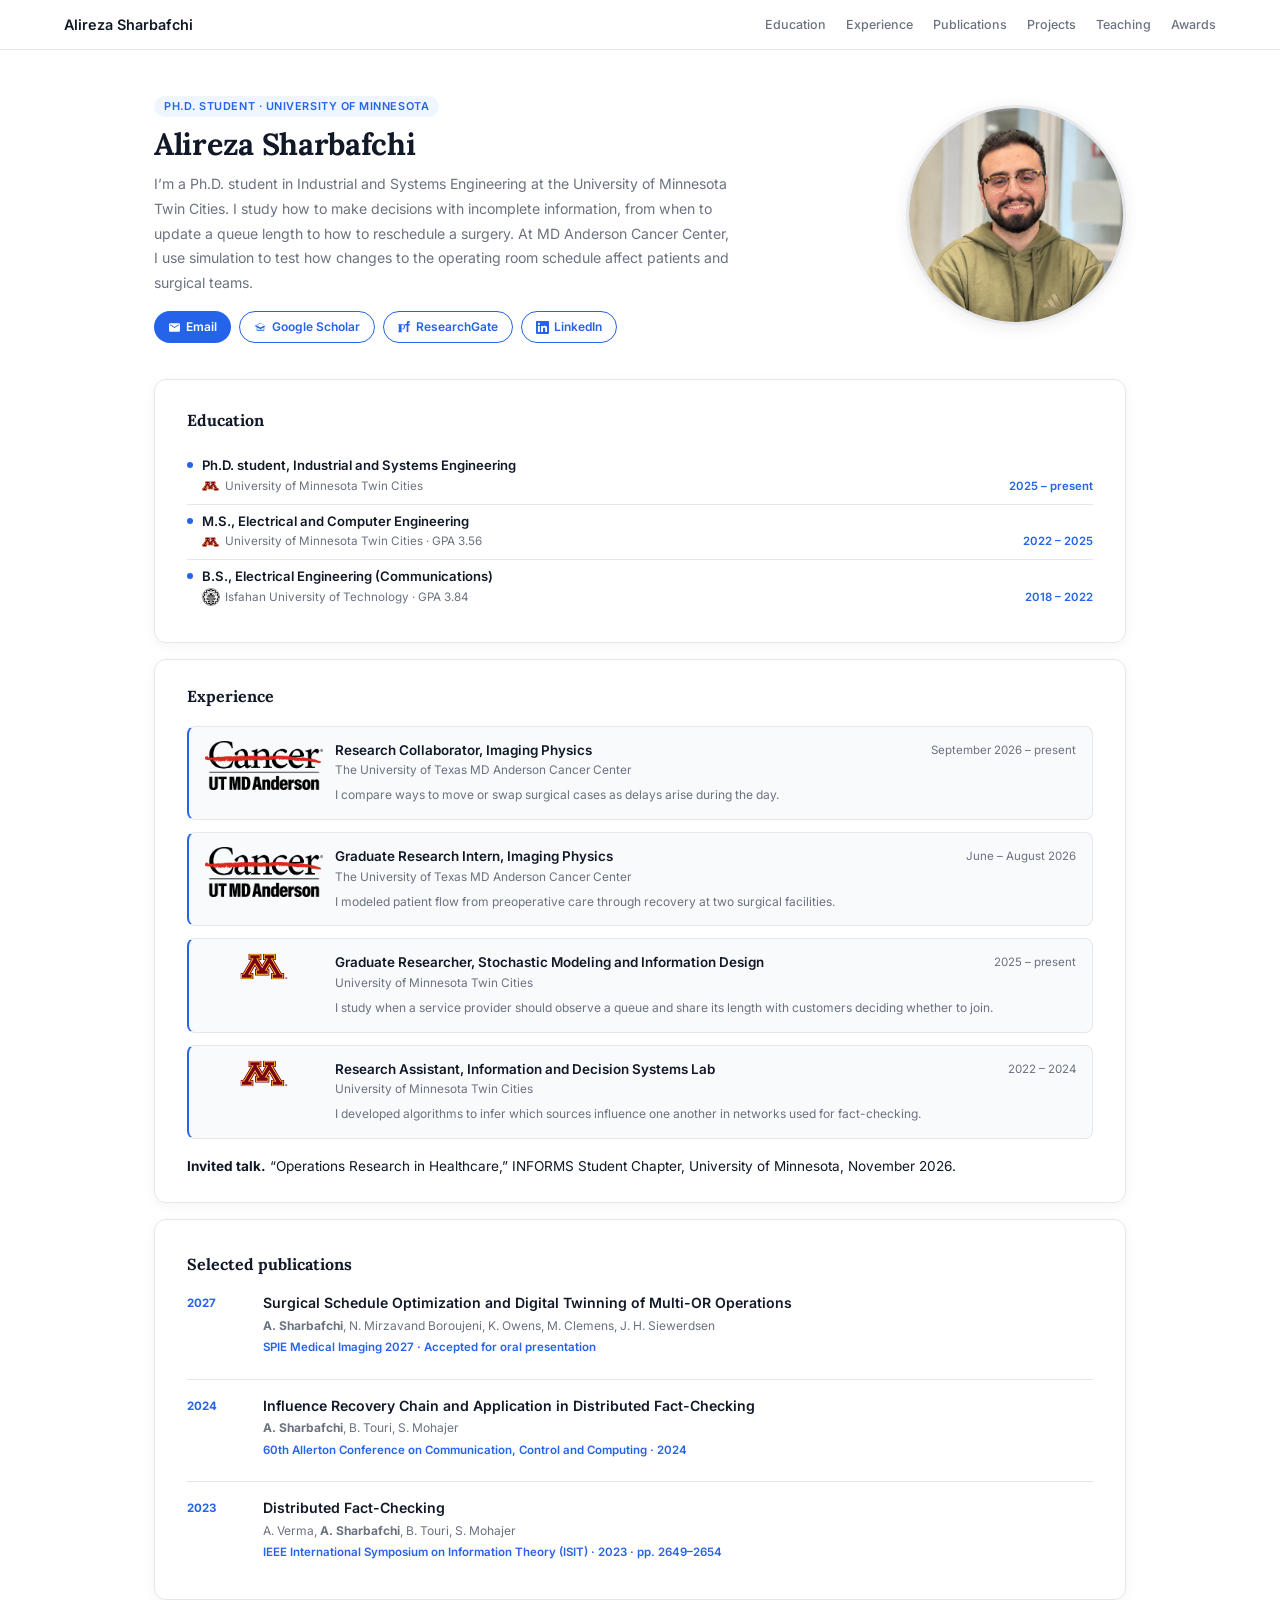
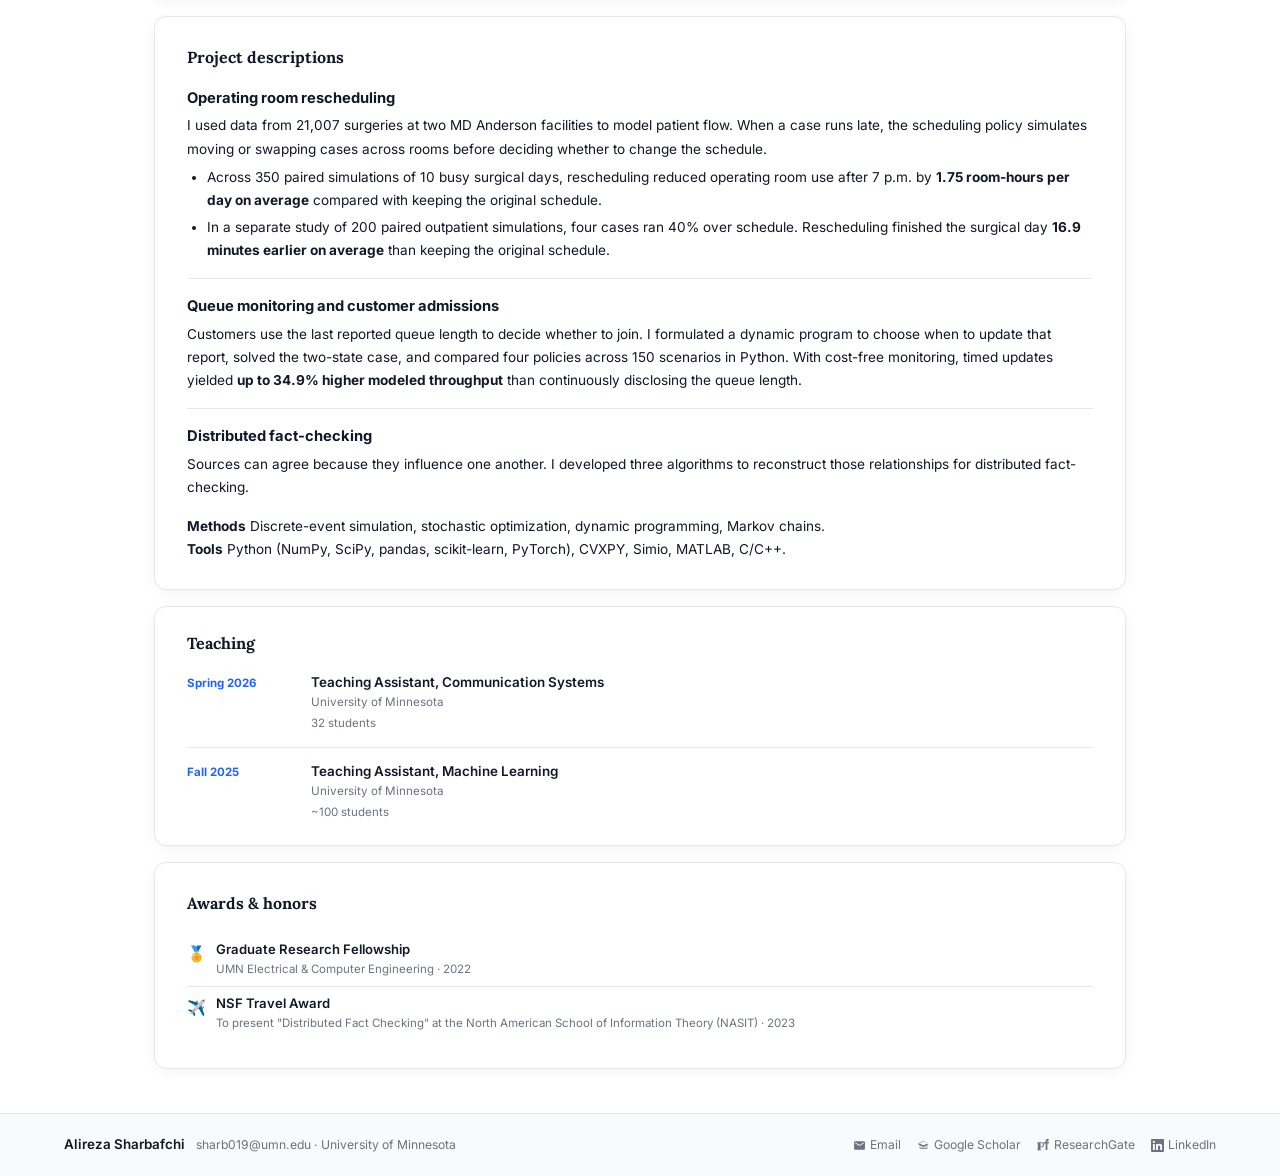
==== index.html @ 5b37ee0b "Update academic profile with current research, publications, and teaching" ====
<!DOCTYPE html>
<html lang="en">
<head>
<meta charset="UTF-8"/>
<meta name="viewport" content="width=device-width,initial-scale=1"/>
<!-- Google tag (gtag.js) -->
<script async src="https://www.googletagmanager.com/gtag/js?id=G-JD268DM8Z5"></script>
<script>
  window.dataLayer = window.dataLayer || [];
  function gtag(){dataLayer.push(arguments);}
  gtag('js', new Date());
  gtag('config', 'G-JD268DM8Z5');
</script>
<title>Alireza Sharbafchi — Ph.D. Student, Industrial & Systems Engineering, University of Minnesota</title>
<meta name="description" content="Alireza Sharbafchi studies operations research at the University of Minnesota and collaborates with MD Anderson Cancer Center on operating room scheduling. His research also covers queue monitoring and distributed fact-checking."/>
<meta name="keywords" content="Alireza Sharbafchi, University of Minnesota, MD Anderson, operations research, surgical scheduling, discrete-event simulation, queueing, information design, distributed fact-checking"/>
<meta name="author" content="Alireza Sharbafchi"/>
<meta name="robots" content="index, follow, max-image-preview:large"/>
<meta name="googlebot" content="index, follow"/>
<meta property="og:title" content="Alireza Sharbafchi — Ph.D. Student, University of Minnesota"/>
<meta property="og:description" content="Alireza Sharbafchi studies operations research at the University of Minnesota and collaborates with MD Anderson Cancer Center on operating room scheduling. His research also covers queue monitoring and distributed fact-checking."/>
<meta property="og:url" content="https://alirezasharbaf.github.io/"/>
<meta property="og:type" content="website"/>
<meta property="og:site_name" content="Alireza Sharbafchi"/>
<meta property="og:image" content="https://alirezasharbaf.github.io/assets/headshot-2026.jpeg"/>
<meta property="og:image:alt" content="Alireza Sharbafchi"/>
<meta name="twitter:card" content="summary_large_image"/>
<meta name="twitter:title" content="Alireza Sharbafchi — Ph.D. Student, University of Minnesota"/>
<meta name="twitter:description" content="Alireza Sharbafchi studies operations research at the University of Minnesota and collaborates with MD Anderson Cancer Center on operating room scheduling. His research also covers queue monitoring and distributed fact-checking."/>
<meta name="twitter:image" content="https://alirezasharbaf.github.io/assets/headshot-2026.jpeg"/>
<link rel="canonical" href="https://alirezasharbaf.github.io/"/>
<meta name="google-site-verification" content="Sx9WPdq8LfvZd325GRl5zDQa84C2UrjY2XmZ5Cj0ZqY" />
<script type="application/ld+json">
{
  "@context": "https://schema.org",
  "@type": "Person",
  "name": "Alireza Sharbafchi",
  "url": "https://alirezasharbaf.github.io/",
  "image": "https://alirezasharbaf.github.io/assets/headshot-2026.jpeg",
  "email": "mailto:sharb019@umn.edu",
  "jobTitle": "Ph.D. Student",
  "affiliation": {
    "@type": "CollegeOrUniversity",
    "name": "University of Minnesota",
    "url": "https://twin-cities.umn.edu/"
  },
  "alumniOf": [
    {
      "@type": "CollegeOrUniversity",
      "name": "University of Minnesota",
      "url": "https://twin-cities.umn.edu/"
    },
    {
      "@type": "CollegeOrUniversity",
      "name": "Isfahan University of Technology",
      "url": "https://english.iut.ac.ir/"
    }
  ],
  "sameAs": [
    "https://scholar.google.com/citations?user=oZZttsgAAAAJ&hl=en",
    "https://www.researchgate.net/profile/Alireza-Sharbafchi",
    "https://www.linkedin.com/in/alireza-sharbafchi-78ba01220"
  ],
  "knowsAbout": [
    "Stochastic modeling",
    "Queueing systems",
    "Information design",
    "Operations research",
    "Surgical scheduling",
    "Discrete-event simulation",
    "Distributed fact-checking"
  ]
}
</script>
<link href="https://fonts.googleapis.com/css2?family=Inter:wght@300;400;500;600&family=Lora:wght@700&display=swap" rel="stylesheet"/>
<style>
*,*::before,*::after{box-sizing:border-box;margin:0;padding:0}
:root{
  --accent:#2563eb;
  --accent-lt:#eff6ff;
  --text:#111827;
  --muted:#6b7280;
  --border:#e5e7eb;
  --bg:#fff;
  --surface:#f9fafb;
  --radius:8px;
  --max-w:1100px;
}
html{scroll-behavior:smooth}
body{font-family:'Inter',sans-serif;color:var(--text);background:var(--bg);font-size:14px;line-height:1.6}

/* NAV */
nav{
  position:sticky;top:0;z-index:99;
  background:rgba(255,255,255,.93);backdrop-filter:blur(12px);
  border-bottom:1px solid var(--border);
  height:50px;padding:0 5%;
  display:flex;align-items:center;justify-content:space-between;
}
.nav-name{font-weight:600;font-size:.9rem;color:var(--text);text-decoration:none}
.nav-links{display:flex;gap:20px}
.nav-links a{font-size:.78rem;color:var(--muted);text-decoration:none;font-weight:500;transition:color .15s}
.nav-links a:hover{color:var(--accent)}

/* HERO */
.hero{
  max-width:var(--max-w);margin:0 auto;
  padding:44px 5% 36px;
  display:grid;grid-template-columns:1fr auto;gap:40px;align-items:center;
}
.hero-photo{width:220px;height:220px;border-radius:50%;object-fit:cover;object-position:center 50%;border:3px solid var(--border);box-shadow:0 3px 16px rgba(0,0,0,.08)}
.hero-fallback{width:220px;height:220px;border-radius:50%;background:var(--accent-lt);border:3px solid var(--border);display:flex;align-items:center;justify-content:center;font-size:2.2rem;font-weight:600;color:var(--accent)}
.hero-tag{font-size:.68rem;font-weight:600;letter-spacing:.05em;text-transform:uppercase;color:var(--accent);background:var(--accent-lt);padding:2px 10px;border-radius:999px;margin-bottom:10px;display:inline-block}
.hero h1{font-family:'Lora',serif;font-size:1.9rem;font-weight:700;line-height:1.15;letter-spacing:-.3px;color:var(--text);margin-bottom:10px}
.hero-bio{font-size:.88rem;color:var(--muted);max-width:580px;margin-bottom:16px;line-height:1.75}
.links{display:flex;flex-wrap:wrap;gap:8px}
.link-btn{display:inline-flex;align-items:center;gap:5px;font-size:.75rem;font-weight:600;text-decoration:none;padding:5px 14px;border-radius:999px;transition:all .15s}
.link-btn svg{flex-shrink:0}
.link-primary{background:var(--accent);color:#fff}
.link-primary:hover{background:#1d4ed8}
.link-outline{background:transparent;color:var(--accent);border:1.5px solid var(--accent)}
.link-outline:hover{background:var(--accent-lt)}

/* OUTER WRAPPER */
.outer{max-width:var(--max-w);margin:0 auto;padding:0 5% 44px;display:grid;gap:16px}

/* SECTION PANELS */
.section-panel,.exp-panel,.pub-panel,.teach-panel{
  background:var(--bg);
  border:1px solid var(--border);
  border-radius:12px;
  box-shadow:0 3px 14px rgba(17,24,39,.045);
}
.section-panel{padding:28px 32px}

/* Publications — full width */
.pub-panel{padding:32px}

/* Teaching — full width (compact) */
.teach-panel{padding:24px 32px}

/* SECTION LABELS */
.sec-title{font-family:'Lora',serif;font-size:1rem;font-weight:700;color:var(--text);margin-bottom:16px}

/* EDUCATION */
.edu-item{display:flex;align-items:flex-start;gap:9px;padding:8px 0;border-bottom:1px solid var(--border)}
.edu-item:last-child{border-bottom:none}
.edu-dot{width:6px;height:6px;border-radius:50%;background:var(--accent);flex-shrink:0;margin-top:5px}
.edu-degree{font-weight:600;font-size:.82rem;line-height:1.35;margin-bottom:2px}
.edu-meta{display:flex;justify-content:space-between;align-items:flex-start;gap:6px}
.edu-inst{display:inline-flex;align-items:center;gap:5px;flex-wrap:wrap;font-size:.73rem;color:var(--muted)}
.edu-year{font-size:.71rem;color:var(--accent);font-weight:600;white-space:nowrap}
.edu-logo{width:18px;height:18px;object-fit:contain;flex:0 0 18px}

/* AWARDS */
.award-item{display:flex;align-items:flex-start;gap:10px;padding:8px 0;border-bottom:1px solid var(--border)}
.award-item:last-child{border-bottom:none}
.award-icon{font-size:.95rem;flex-shrink:0;margin-top:1px}
.award-name{font-weight:600;font-size:.82rem;line-height:1.35;margin-bottom:1px}
.award-sub{font-size:.72rem;color:var(--muted)}

/* EXPERIENCE */
.exp-panel{padding:24px 32px}
.exp-list{display:grid;gap:12px}
.exp-item{display:flex;align-items:flex-start;gap:12px;padding:14px 16px;background:var(--surface);border:1px solid var(--border);border-radius:var(--radius);border-left:2px solid var(--accent)}
.exp-logo-wrap{display:flex;align-items:flex-start;justify-content:center;flex:0 0 118px}
.exp-logo{display:block;width:118px;height:auto;object-fit:contain}
.exp-top{display:flex;justify-content:space-between;gap:12px;margin-bottom:2px}
.exp-role{font-weight:600;font-size:.84rem;line-height:1.35}
.exp-org{font-size:.74rem;color:var(--muted)}
.exp-desc{font-size:.75rem;color:var(--muted);line-height:1.65;margin-top:5px}
.exp-date{font-size:.72rem;color:var(--muted);white-space:nowrap}

/* PUBLICATIONS */
.pubs-list{list-style:none;display:grid;gap:16px}
.pub-item{display:grid;grid-template-columns:62px 1fr;gap:14px;padding:0 0 16px;border-bottom:1px solid var(--border)}
.pub-item:last-child{padding-bottom:0;border-bottom:none}
.pub-year{font-size:.72rem;font-weight:700;color:var(--accent);line-height:1.4;padding-top:2px}
.pub-title{font-weight:600;font-size:.88rem;line-height:1.4;color:var(--text);margin-bottom:3px}
.pub-authors{font-size:.75rem;color:var(--muted);margin-bottom:3px}
.pub-venue{font-size:.72rem;font-weight:600;color:var(--accent);margin-bottom:6px}

/* Projects and experience details */
.outer [id]{scroll-margin-top:64px}
.exp-body{flex:1;min-width:0}
.exp-logo-umn{width:48px}
.invited-talk,.methods-tools,.project p,.project li{font-size:.85rem;line-height:1.7}
.invited-talk,.methods-tools{margin-top:16px}
.project + .project{border-top:1px solid var(--border);margin-top:16px;padding-top:16px}
.project h3{font-size:.92rem;margin-bottom:4px}
.project ul{padding-left:1.25rem;margin-top:5px}
.project li + li{margin-top:4px}

/* TEACHING */
.teach-list{list-style:none;display:grid;gap:14px}
.teach-item{display:grid;grid-template-columns:110px 1fr;gap:14px;padding:0 0 14px;border-bottom:1px solid var(--border)}
.teach-item:last-child{padding-bottom:0;border-bottom:none}
.teach-term{font-size:.72rem;font-weight:700;color:var(--accent);line-height:1.4;padding-top:2px}
.teach-course{font-weight:600;font-size:.84rem;line-height:1.4;margin-bottom:2px}
.teach-sub{font-size:.73rem;color:var(--muted);margin-bottom:2px}
.teach-meta{font-size:.72rem;color:var(--muted)}

/* FOOTER */
footer{border-top:1px solid var(--border);background:var(--surface);padding:20px 5%;display:flex;justify-content:space-between;align-items:center;flex-wrap:wrap;gap:8px}
.footer-left{font-weight:600;font-size:.84rem}
.footer-left span{font-weight:400;color:var(--muted);font-size:.76rem;margin-left:8px}
.footer-links{display:flex;gap:16px;align-items:center}
.footer-links a{display:inline-flex;align-items:center;gap:4px;font-size:.76rem;color:var(--muted);text-decoration:none}
.footer-links a:hover{color:var(--accent)}

/* RESPONSIVE */
@media(max-width:700px){
  nav{height:auto;flex-direction:column;align-items:flex-start;gap:7px;padding:9px 5%}
  .nav-links{width:100%;flex-wrap:wrap;gap:4px 12px}
  .nav-links a{font-size:.72rem}
  .outer [id]{scroll-margin-top:100px}
  .outer{gap:12px;padding-bottom:28px}
  .section-panel,.exp-panel,.pub-panel,.teach-panel{padding:22px 18px}
  .pub-item{grid-template-columns:1fr;gap:4px}
  .pub-year{padding-top:0}
  .teach-item{grid-template-columns:1fr;gap:4px}
  .teach-term{padding-top:0}
  .exp-item{gap:10px;padding:14px 12px}
  .exp-logo-wrap{flex-basis:92px}
  .exp-logo{width:92px}
  .exp-logo-umn{width:38px}
  .exp-top{display:block}
  .exp-date{margin-top:2px}
  .hero{grid-template-columns:1fr;text-align:center}
  .hero-photo,.hero-fallback{margin:0 auto}
  .links{justify-content:center}
}
</style>
</head>
<body>

<!-- NAV -->
<nav>
  <a class="nav-name" href="#">Alireza Sharbafchi</a>
  <div class="nav-links">
    <a href="#education">Education</a>
    <a href="#experience">Experience</a>
    <a href="#publications">Publications</a>
    <a href="#projects">Projects</a>
    <a href="#teaching">Teaching</a>
    <a href="#awards">Awards</a>
  </div>
</nav>

<!-- HERO -->
<div class="hero">
  <div>
    <div class="hero-tag">Ph.D. Student · University of Minnesota</div>
    <h1>Alireza Sharbafchi</h1>
    <p class="hero-bio">I’m a Ph.D. student in Industrial and Systems Engineering at the University of Minnesota Twin Cities. I study how to make decisions with incomplete information, from when to update a queue length to how to reschedule a surgery. At MD Anderson Cancer Center, I use simulation to test how changes to the operating room schedule affect patients and surgical teams.</p>
    <div class="links">
      <a class="link-btn link-primary" href="mailto:sharb019@umn.edu">
        <svg width="13" height="13" viewBox="0 0 24 24" fill="currentColor"><path d="M20 4H4c-1.1 0-2 .9-2 2v12c0 1.1.9 2 2 2h16c1.1 0 2-.9 2-2V6c0-1.1-.9-2-2-2zm0 4l-8 5-8-5V6l8 5 8-5v2z"/></svg>
        Email
      </a>
      <a class="link-btn link-outline" href="https://scholar.google.com/citations?user=oZZttsgAAAAJ&hl=en" target="_blank" rel="noopener">
        <svg width="13" height="13" viewBox="0 0 24 24" fill="currentColor"><path d="M12 3L1 9l4 2.18V17c0 .55.45 1 1 1h12c.55 0 1-.45 1-1v-5.82L21 9l-9-6zm6 13H6v-4.18l6 3.27 6-3.27V16zm0-7.35L12 12 6 8.65 2.92 9 12 4.35 21.08 9 18 8.65z"/></svg>
        Google Scholar
      </a>
      <a class="link-btn link-outline" href="https://www.researchgate.net/profile/Alireza-Sharbafchi" target="_blank" rel="noopener">
        <svg width="13" height="13" viewBox="0 0 24 24" fill="currentColor"><path d="M19.586 0c-.818 0-1.508.19-2.073.565-.563.377-.97.936-1.213 1.68a12.085 12.085 0 00-.32 2.818v.609h-3.734v2.86h3.734v11.81h3.154V8.532h2.5l.378-2.86h-2.878v-.52c0-.874.09-1.384.527-1.638.31-.182.795-.22 1.506-.12l.43.056V.112A12.6 12.6 0 0019.586 0zM8.217 5.836c-1.69 0-3.036.086-4.297.086-1.311 0-2.5-.043-3.834-.086v.904c1.094.043 1.355.344 1.355 2.585v8.083c0 2.24-.261 2.54-1.355 2.583v.904c1.334-.043 2.503-.086 3.834-.086 1.311 0 2.542.043 3.834.086v-.904c-1.095-.043-1.356-.344-1.356-2.583v-2.153c.495.044 1.055.044 1.573.044 2.977 0 5.02-1.565 5.02-4.714 0-2.89-1.788-4.749-4.778-4.749zm-.26 8.368c-.45 0-.885-.02-1.313-.064V7.513c.428-.043.863-.086 1.313-.086 1.962 0 2.89 1.052 2.89 3.31 0 2.258-.928 3.467-2.89 3.467z"/></svg>
        ResearchGate
      </a>
      <a class="link-btn link-outline" href="https://www.linkedin.com/in/alireza-sharbafchi-78ba01220" target="_blank" rel="noopener">
        <svg width="13" height="13" viewBox="0 0 24 24" fill="currentColor"><path d="M20.447 20.452h-3.554v-5.569c0-1.328-.027-3.037-1.852-3.037-1.853 0-2.136 1.445-2.136 2.939v5.667H9.351V9h3.414v1.561h.046c.477-.9 1.637-1.85 3.37-1.85 3.601 0 4.267 2.37 4.267 5.455v6.286zM5.337 7.433a2.062 2.062 0 01-2.063-2.065 2.064 2.064 0 112.063 2.065zm1.782 13.019H3.555V9h3.564v11.452zM22.225 0H1.771C.792 0 0 .774 0 1.729v20.542C0 23.227.792 24 1.771 24h20.451C23.2 24 24 23.227 24 22.271V1.729C24 .774 23.2 0 22.222 0h.003z"/></svg>
        LinkedIn
      </a>
    </div>
  </div>
  <div>
    <img class="hero-photo" src="assets/headshot-2026.jpeg" alt="Alireza Sharbafchi"
      onerror="this.style.display='none';this.nextElementSibling.style.display='flex'"/>
    <div class="hero-fallback" style="display:none">AS</div>
  </div>
</div>

<div class="outer">

  <!-- Education -->
  <div class="section-panel" id="education">
    <h2 class="sec-title">Education</h2>
    <div class="edu-item">
      <div class="edu-dot"></div>
      <div style="flex:1">
        <div class="edu-degree">Ph.D. student, Industrial and Systems Engineering</div>
        <div class="edu-meta">
          <span class="edu-inst"><img class="edu-logo" src="assets/umn-logo.svg" alt="University of Minnesota logo"/>University of Minnesota Twin Cities</span>
          <span class="edu-year">2025 – present</span>
        </div>
      </div>
    </div>
    <div class="edu-item">
      <div class="edu-dot"></div>
      <div style="flex:1">
        <div class="edu-degree">M.S., Electrical and Computer Engineering</div>
        <div class="edu-meta">
          <span class="edu-inst"><img class="edu-logo" src="assets/umn-logo.svg" alt="University of Minnesota logo"/>University of Minnesota Twin Cities · GPA 3.56</span>
          <span class="edu-year">2022 – 2025</span>
        </div>
      </div>
    </div>
    <div class="edu-item">
      <div class="edu-dot"></div>
      <div style="flex:1">
        <div class="edu-degree">B.S., Electrical Engineering (Communications)</div>
        <div class="edu-meta">
          <span class="edu-inst"><img class="edu-logo" src="assets/iut-logo.svg" alt="Isfahan University of Technology logo"/>Isfahan University of Technology · GPA 3.84</span>
          <span class="edu-year">2018 – 2022</span>
        </div>
      </div>
    </div>
  </div>

  <!-- Experience -->
  <section class="exp-panel" id="experience">
    <h2 class="sec-title">Experience</h2>
    <div class="exp-list">
      <article class="exp-item">
        <div class="exp-logo-wrap"><img class="exp-logo" src="assets/md-anderson-logo.png" alt=""/></div>
        <div class="exp-body">
          <div class="exp-top"><h3 class="exp-role">Research Collaborator, Imaging Physics</h3><span class="exp-date">September 2026 – present</span></div>
          <div class="exp-org">The University of Texas MD Anderson Cancer Center</div>
          <p class="exp-desc">I compare ways to move or swap surgical cases as delays arise during the day.</p>
        </div>
      </article>
      <article class="exp-item">
        <div class="exp-logo-wrap"><img class="exp-logo" src="assets/md-anderson-logo.png" alt=""/></div>
        <div class="exp-body">
          <div class="exp-top"><h3 class="exp-role">Graduate Research Intern, Imaging Physics</h3><span class="exp-date">June – August 2026</span></div>
          <div class="exp-org">The University of Texas MD Anderson Cancer Center</div>
          <p class="exp-desc">I modeled patient flow from preoperative care through recovery at two surgical facilities.</p>
        </div>
      </article>
      <article class="exp-item">
        <div class="exp-logo-wrap"><img class="exp-logo exp-logo-umn" src="assets/umn-logo.svg" alt=""/></div>
        <div class="exp-body">
          <div class="exp-top"><h3 class="exp-role">Graduate Researcher, Stochastic Modeling and Information Design</h3><span class="exp-date">2025 – present</span></div>
          <div class="exp-org">University of Minnesota Twin Cities</div>
          <p class="exp-desc">I study when a service provider should observe a queue and share its length with customers deciding whether to join.</p>
        </div>
      </article>
      <article class="exp-item">
        <div class="exp-logo-wrap"><img class="exp-logo exp-logo-umn" src="assets/umn-logo.svg" alt=""/></div>
        <div class="exp-body">
          <div class="exp-top"><h3 class="exp-role">Research Assistant, Information and Decision Systems Lab</h3><span class="exp-date">2022 – 2024</span></div>
          <div class="exp-org">University of Minnesota Twin Cities</div>
          <p class="exp-desc">I developed algorithms to infer which sources influence one another in networks used for fact-checking.</p>
        </div>
      </article>
    </div>
    <p class="invited-talk"><strong>Invited talk.</strong> “Operations Research in Healthcare,” INFORMS Student Chapter, University of Minnesota, November 2026.</p>
  </section>

  <!-- Publications -->
  <div class="pub-panel" id="publications">
    <h2 class="sec-title">Selected publications</h2>
    <ol class="pubs-list">
      <li class="pub-item">
        <div class="pub-year">2027</div>
        <div class="pub-main">
          <div class="pub-title">Surgical Schedule Optimization and Digital Twinning of Multi-OR Operations</div>
          <div class="pub-authors"><strong>A. Sharbafchi</strong>, N. Mirzavand Boroujeni, K. Owens, M. Clemens, J. H. Siewerdsen</div>
          <div class="pub-venue">SPIE Medical Imaging 2027 · Accepted for oral presentation</div>
        </div>
      </li>


      <li class="pub-item">
        <div class="pub-year">2024</div>
        <div class="pub-main">
          <div class="pub-title">Influence Recovery Chain and Application in Distributed Fact-Checking</div>
          <div class="pub-authors"><strong>A. Sharbafchi</strong>, B. Touri, S. Mohajer</div>
          <div class="pub-venue">60th Allerton Conference on Communication, Control and Computing · 2024</div>
        </div>
      </li>

      <li class="pub-item">
        <div class="pub-year">2023</div>
        <div class="pub-main">
          <div class="pub-title">Distributed Fact-Checking</div>
          <div class="pub-authors">A. Verma, <strong>A. Sharbafchi</strong>, B. Touri, S. Mohajer</div>
          <div class="pub-venue">IEEE International Symposium on Information Theory (ISIT) · 2023 · pp. 2649–2654</div>
        </div>
      </li>

    </ol>
  </div>

  <section class="section-panel" id="projects">
    <h2 class="sec-title">Project descriptions</h2>
    <article class="project">
      <h3>Operating room rescheduling</h3>
      <p>I used data from 21,007 surgeries at two MD Anderson facilities to model patient flow. When a case runs late, the scheduling policy simulates moving or swapping cases across rooms before deciding whether to change the schedule.</p>
      <ul>
        <li>Across 350 paired simulations of 10 busy surgical days, rescheduling reduced operating room use after 7 p.m. by <strong>1.75 room-hours per day on average</strong> compared with keeping the original schedule.</li>
        <li>In a separate study of 200 paired outpatient simulations, four cases ran 40% over schedule. Rescheduling finished the surgical day <strong>16.9 minutes earlier on average</strong> than keeping the original schedule.</li>
      </ul>
    </article>
    <article class="project">
      <h3>Queue monitoring and customer admissions</h3>
      <p>Customers use the last reported queue length to decide whether to join. I formulated a dynamic program to choose when to update that report, solved the two-state case, and compared four policies across 150 scenarios in Python. With cost-free monitoring, timed updates yielded <strong>up to 34.9% higher modeled throughput</strong> than continuously disclosing the queue length.</p>
    </article>
    <article class="project">
      <h3>Distributed fact-checking</h3>
      <p>Sources can agree because they influence one another. I developed three algorithms to reconstruct those relationships for distributed fact-checking.</p>
    </article>
    <p class="methods-tools"><strong>Methods</strong> Discrete-event simulation, stochastic optimization, dynamic programming, Markov chains.<br/>
      <strong>Tools</strong> Python (NumPy, SciPy, pandas, scikit-learn, PyTorch), CVXPY, Simio, MATLAB, C/C++.</p>
  </section>

  <!-- Teaching -->
  <div class="teach-panel" id="teaching">
    <h2 class="sec-title">Teaching</h2>
    <ol class="teach-list">
      <li class="teach-item">
        <div class="teach-term">Spring 2026</div>
        <div class="teach-main">
          <div class="teach-course">Teaching Assistant, Communication Systems</div>
          <div class="teach-sub">University of Minnesota</div>
          <div class="teach-meta">32 students</div>
        </div>
      </li>
      <li class="teach-item">
        <div class="teach-term">Fall 2025</div>
        <div class="teach-main">
          <div class="teach-course">Teaching Assistant, Machine Learning</div>
          <div class="teach-sub">University of Minnesota</div>
          <div class="teach-meta">~100 students</div>
        </div>
      </li>
    </ol>
  </div>

  <!-- Awards -->
  <div class="section-panel" id="awards">
    <h2 class="sec-title">Awards &amp; honors</h2>
    <div class="award-item">
      <div class="award-icon">🏅</div>
      <div>
        <div class="award-name">Graduate Research Fellowship</div>
        <div class="award-sub">UMN Electrical &amp; Computer Engineering · 2022</div>
      </div>
    </div>
    <div class="award-item">
      <div class="award-icon">✈️</div>
      <div>
        <div class="award-name">NSF Travel Award</div>
        <div class="award-sub">To present "Distributed Fact Checking" at the North American School of Information Theory (NASIT) · 2023</div>
      </div>
    </div>
  </div>

</div>

<!-- FOOTER -->
<footer>
  <div class="footer-left">Alireza Sharbafchi <span>sharb019@umn.edu · University of Minnesota</span></div>
  <div class="footer-links">
    <a href="mailto:sharb019@umn.edu"><svg width="13" height="13" viewBox="0 0 24 24" fill="currentColor"><path d="M20 4H4c-1.1 0-2 .9-2 2v12c0 1.1.9 2 2 2h16c1.1 0 2-.9 2-2V6c0-1.1-.9-2-2-2zm0 4l-8 5-8-5V6l8 5 8-5v2z"/></svg> Email</a>
    <a href="https://scholar.google.com/citations?user=oZZttsgAAAAJ&hl=en" target="_blank" rel="noopener"><svg width="13" height="13" viewBox="0 0 24 24" fill="currentColor"><path d="M12 3L1 9l4 2.18V17c0 .55.45 1 1 1h12c.55 0 1-.45 1-1v-5.82L21 9l-9-6zm6 13H6v-4.18l6 3.27 6-3.27V16zm0-7.35L12 12 6 8.65 2.92 9 12 4.35 21.08 9 18 8.65z"/></svg> Google Scholar</a>
    <a href="https://www.researchgate.net/profile/Alireza-Sharbafchi" target="_blank" rel="noopener"><svg width="13" height="13" viewBox="0 0 24 24" fill="currentColor"><path d="M19.586 0c-.818 0-1.508.19-2.073.565-.563.377-.97.936-1.213 1.68a12.085 12.085 0 00-.32 2.818v.609h-3.734v2.86h3.734v11.81h3.154V8.532h2.5l.378-2.86h-2.878v-.52c0-.874.09-1.384.527-1.638.31-.182.795-.22 1.506-.12l.43.056V.112A12.6 12.6 0 0019.586 0zM8.217 5.836c-1.69 0-3.036.086-4.297.086-1.311 0-2.5-.043-3.834-.086v.904c1.094.043 1.355.344 1.355 2.585v8.083c0 2.24-.261 2.54-1.355 2.583v.904c1.334-.043 2.503-.086 3.834-.086 1.311 0 2.542.043 3.834.086v-.904c-1.095-.043-1.356-.344-1.356-2.583v-2.153c.495.044 1.055.044 1.573.044 2.977 0 5.02-1.565 5.02-4.714 0-2.89-1.788-4.749-4.778-4.749zm-.26 8.368c-.45 0-.885-.02-1.313-.064V7.513c.428-.043.863-.086 1.313-.086 1.962 0 2.89 1.052 2.89 3.31 0 2.258-.928 3.467-2.89 3.467z"/></svg> ResearchGate</a>
    <a href="https://www.linkedin.com/in/alireza-sharbafchi-78ba01220" target="_blank" rel="noopener"><svg width="13" height="13" viewBox="0 0 24 24" fill="currentColor"><path d="M20.447 20.452h-3.554v-5.569c0-1.328-.027-3.037-1.852-3.037-1.853 0-2.136 1.445-2.136 2.939v5.667H9.351V9h3.414v1.561h.046c.477-.9 1.637-1.85 3.37-1.85 3.601 0 4.267 2.37 4.267 5.455v6.286zM5.337 7.433a2.062 2.062 0 01-2.063-2.065 2.064 2.064 0 112.063 2.065zm1.782 13.019H3.555V9h3.564v11.452zM22.225 0H1.771C.792 0 0 .774 0 1.729v20.542C0 23.227.792 24 1.771 24h20.451C23.2 24 24 23.227 24 22.271V1.729C24 .774 23.2 0 22.222 0h.003z"/></svg> LinkedIn</a>
  </div>
</footer>

</body>
</html>
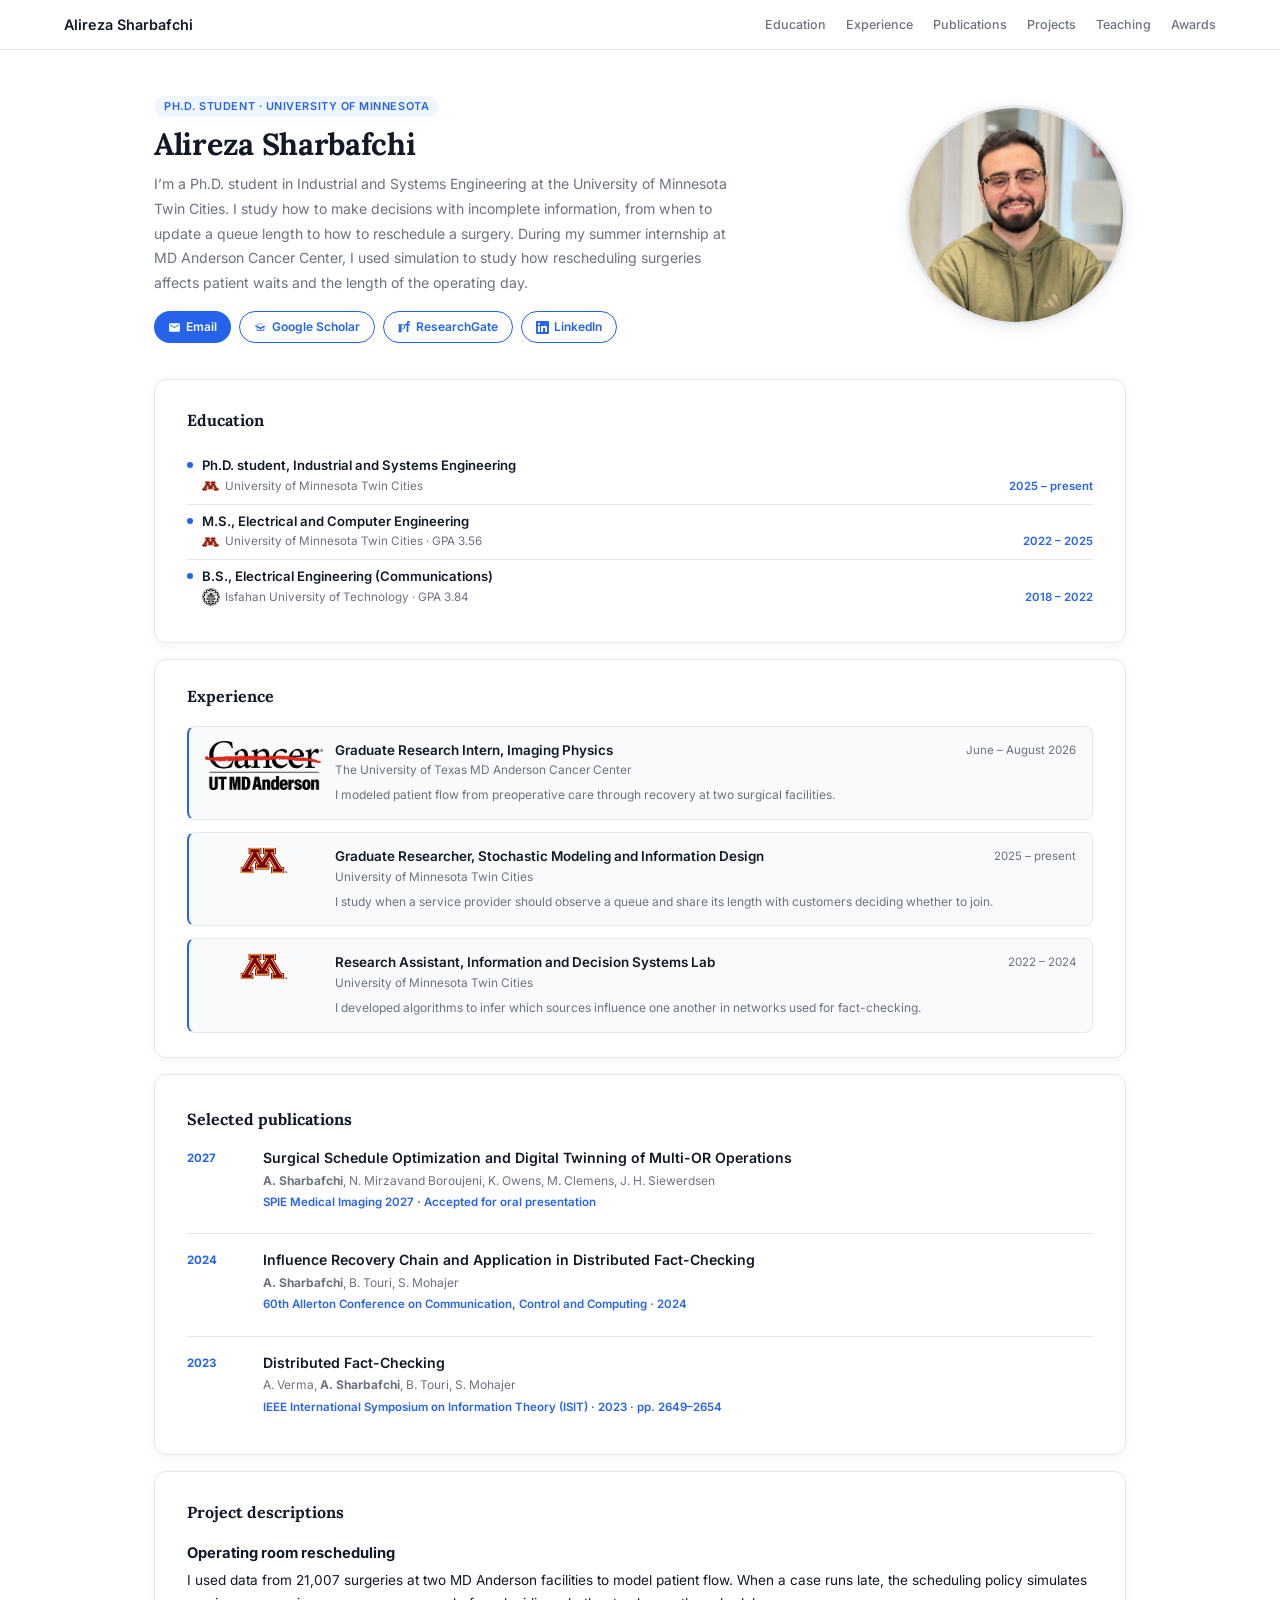
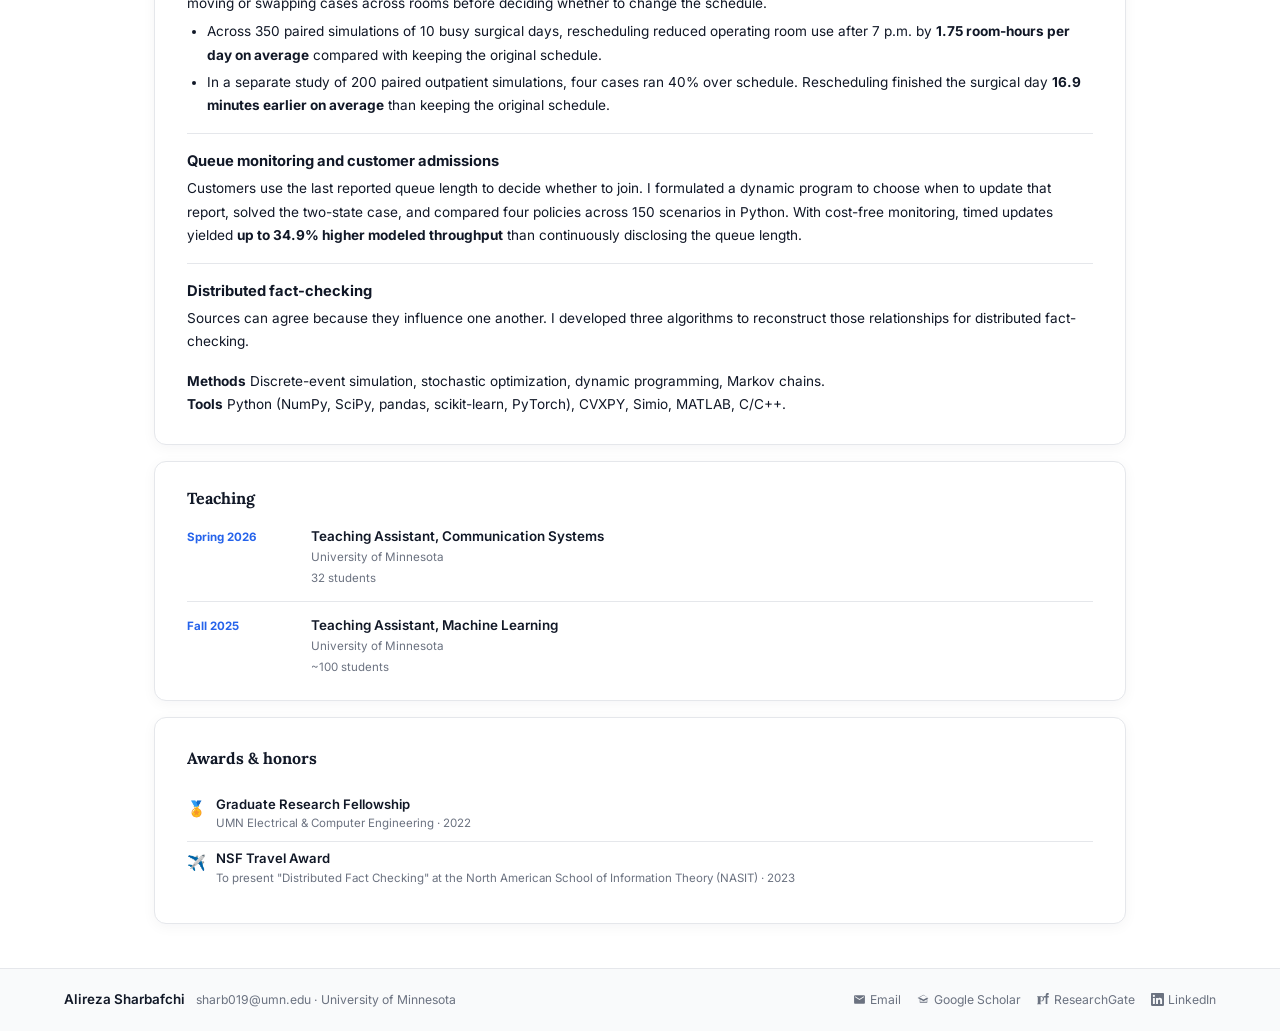
==== commit 610e52c2: "Remove collaborator role and invited talk from public profile" ====
--- a/index.html
+++ b/index.html
@@ -12,13 +12,13 @@
   gtag('config', 'G-JD268DM8Z5');
 </script>
 <title>Alireza Sharbafchi — Ph.D. Student, Industrial & Systems Engineering, University of Minnesota</title>
-<meta name="description" content="Alireza Sharbafchi studies operations research at the University of Minnesota and collaborates with MD Anderson Cancer Center on operating room scheduling. His research also covers queue monitoring and distributed fact-checking."/>
+<meta name="description" content="Alireza Sharbafchi is an operations researcher at the University of Minnesota. His work spans operating room scheduling, queue monitoring, and distributed fact-checking."/>
 <meta name="keywords" content="Alireza Sharbafchi, University of Minnesota, MD Anderson, operations research, surgical scheduling, discrete-event simulation, queueing, information design, distributed fact-checking"/>
 <meta name="author" content="Alireza Sharbafchi"/>
 <meta name="robots" content="index, follow, max-image-preview:large"/>
 <meta name="googlebot" content="index, follow"/>
 <meta property="og:title" content="Alireza Sharbafchi — Ph.D. Student, University of Minnesota"/>
-<meta property="og:description" content="Alireza Sharbafchi studies operations research at the University of Minnesota and collaborates with MD Anderson Cancer Center on operating room scheduling. His research also covers queue monitoring and distributed fact-checking."/>
+<meta property="og:description" content="Alireza Sharbafchi is an operations researcher at the University of Minnesota. His work spans operating room scheduling, queue monitoring, and distributed fact-checking."/>
 <meta property="og:url" content="https://alirezasharbaf.github.io/"/>
 <meta property="og:type" content="website"/>
 <meta property="og:site_name" content="Alireza Sharbafchi"/>
@@ -26,7 +26,7 @@
 <meta property="og:image:alt" content="Alireza Sharbafchi"/>
 <meta name="twitter:card" content="summary_large_image"/>
 <meta name="twitter:title" content="Alireza Sharbafchi — Ph.D. Student, University of Minnesota"/>
-<meta name="twitter:description" content="Alireza Sharbafchi studies operations research at the University of Minnesota and collaborates with MD Anderson Cancer Center on operating room scheduling. His research also covers queue monitoring and distributed fact-checking."/>
+<meta name="twitter:description" content="Alireza Sharbafchi is an operations researcher at the University of Minnesota. His work spans operating room scheduling, queue monitoring, and distributed fact-checking."/>
 <meta name="twitter:image" content="https://alirezasharbaf.github.io/assets/headshot-2026.jpeg"/>
 <link rel="canonical" href="https://alirezasharbaf.github.io/"/>
 <meta name="google-site-verification" content="Sx9WPdq8LfvZd325GRl5zDQa84C2UrjY2XmZ5Cj0ZqY" />
@@ -184,8 +184,8 @@
 .outer [id]{scroll-margin-top:64px}
 .exp-body{flex:1;min-width:0}
 .exp-logo-umn{width:48px}
-.invited-talk,.methods-tools,.project p,.project li{font-size:.85rem;line-height:1.7}
-.invited-talk,.methods-tools{margin-top:16px}
+.methods-tools,.project p,.project li{font-size:.85rem;line-height:1.7}
+.methods-tools{margin-top:16px}
 .project + .project{border-top:1px solid var(--border);margin-top:16px;padding-top:16px}
 .project h3{font-size:.92rem;margin-bottom:4px}
 .project ul{padding-left:1.25rem;margin-top:5px}
@@ -252,7 +252,7 @@
   <div>
     <div class="hero-tag">Ph.D. Student · University of Minnesota</div>
     <h1>Alireza Sharbafchi</h1>
-    <p class="hero-bio">I’m a Ph.D. student in Industrial and Systems Engineering at the University of Minnesota Twin Cities. I study how to make decisions with incomplete information, from when to update a queue length to how to reschedule a surgery. At MD Anderson Cancer Center, I use simulation to test how changes to the operating room schedule affect patients and surgical teams.</p>
+    <p class="hero-bio">I’m a Ph.D. student in Industrial and Systems Engineering at the University of Minnesota Twin Cities. I study how to make decisions with incomplete information, from when to update a queue length to how to reschedule a surgery. During my summer internship at MD Anderson Cancer Center, I used simulation to study how rescheduling surgeries affects patient waits and the length of the operating day.</p>
     <div class="links">
       <a class="link-btn link-primary" href="mailto:sharb019@umn.edu">
         <svg width="13" height="13" viewBox="0 0 24 24" fill="currentColor"><path d="M20 4H4c-1.1 0-2 .9-2 2v12c0 1.1.9 2 2 2h16c1.1 0 2-.9 2-2V6c0-1.1-.9-2-2-2zm0 4l-8 5-8-5V6l8 5 8-5v2z"/></svg>
@@ -323,14 +323,6 @@
       <article class="exp-item">
         <div class="exp-logo-wrap"><img class="exp-logo" src="assets/md-anderson-logo.png" alt=""/></div>
         <div class="exp-body">
-          <div class="exp-top"><h3 class="exp-role">Research Collaborator, Imaging Physics</h3><span class="exp-date">September 2026 – present</span></div>
-          <div class="exp-org">The University of Texas MD Anderson Cancer Center</div>
-          <p class="exp-desc">I compare ways to move or swap surgical cases as delays arise during the day.</p>
-        </div>
-      </article>
-      <article class="exp-item">
-        <div class="exp-logo-wrap"><img class="exp-logo" src="assets/md-anderson-logo.png" alt=""/></div>
-        <div class="exp-body">
           <div class="exp-top"><h3 class="exp-role">Graduate Research Intern, Imaging Physics</h3><span class="exp-date">June – August 2026</span></div>
           <div class="exp-org">The University of Texas MD Anderson Cancer Center</div>
           <p class="exp-desc">I modeled patient flow from preoperative care through recovery at two surgical facilities.</p>
@@ -353,7 +345,7 @@
         </div>
       </article>
     </div>
-    <p class="invited-talk"><strong>Invited talk.</strong> “Operations Research in Healthcare,” INFORMS Student Chapter, University of Minnesota, November 2026.</p>
+
   </section>
 
   <!-- Publications -->
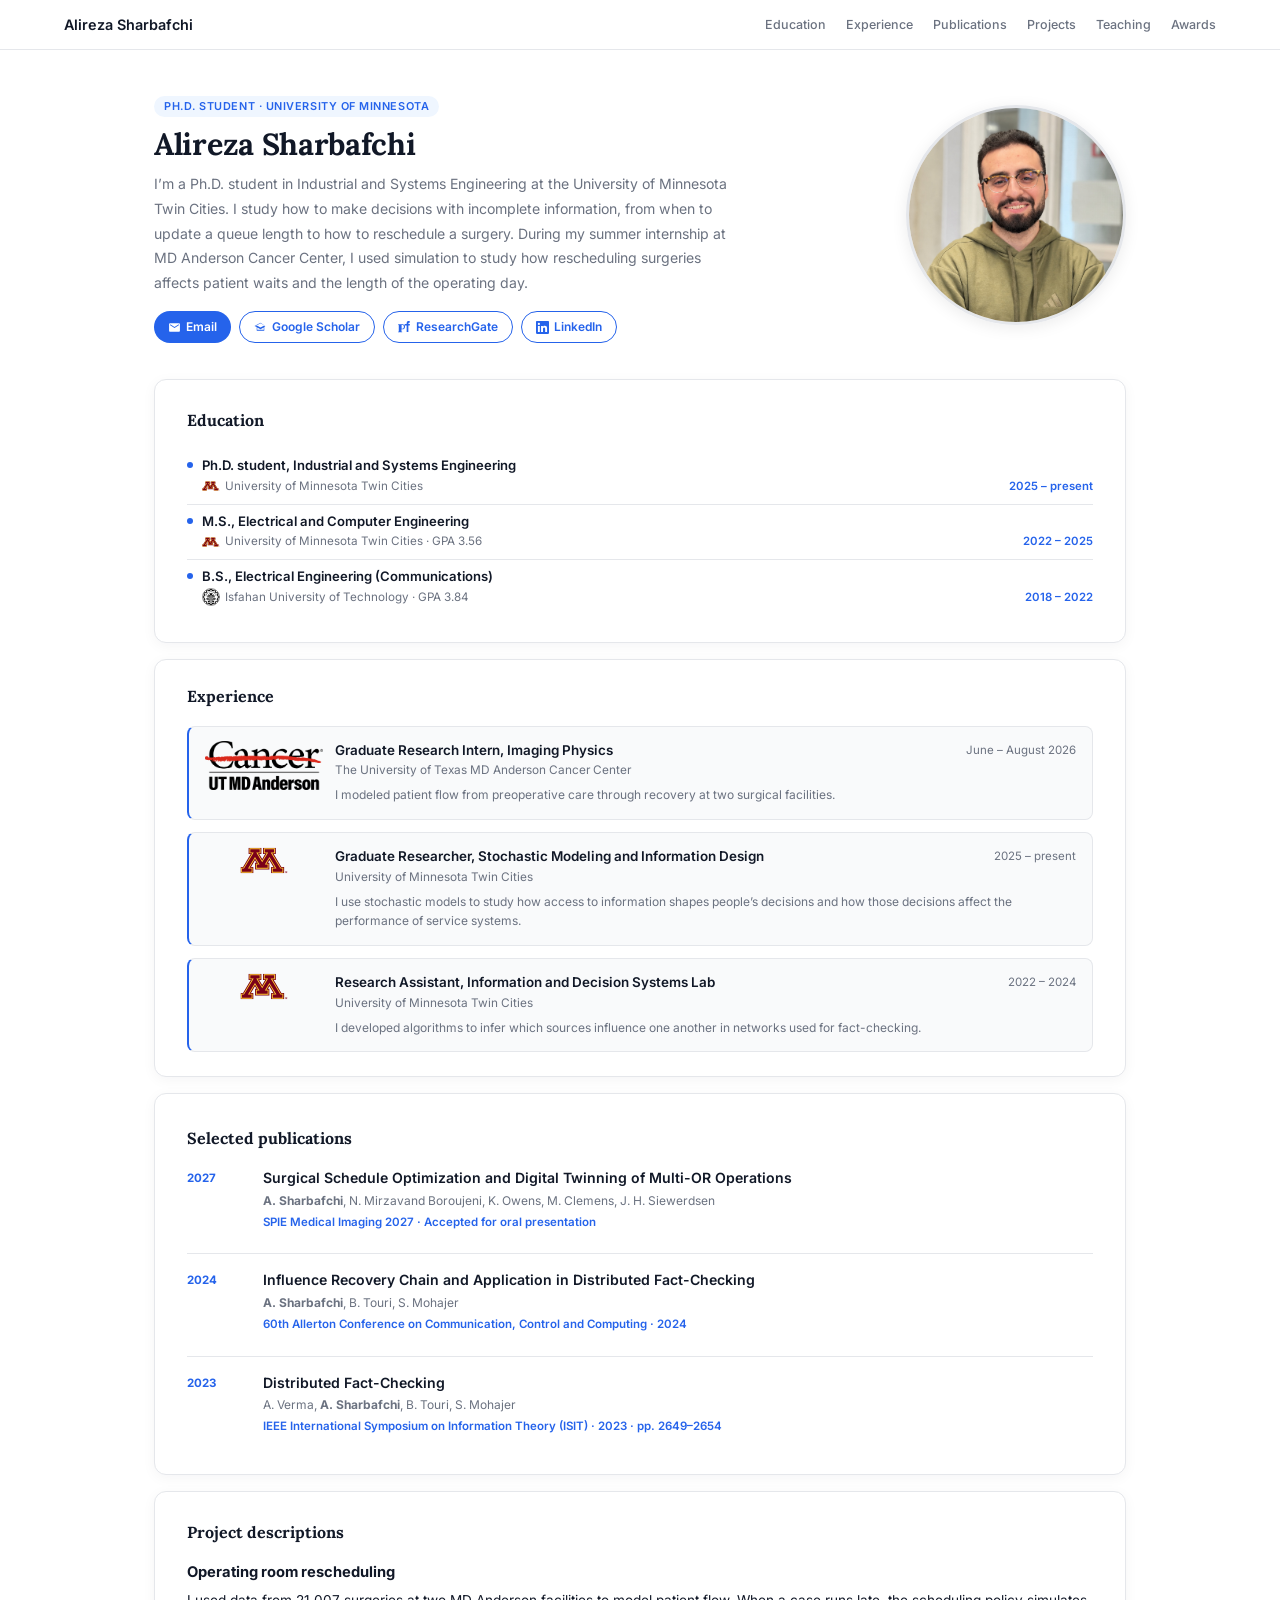
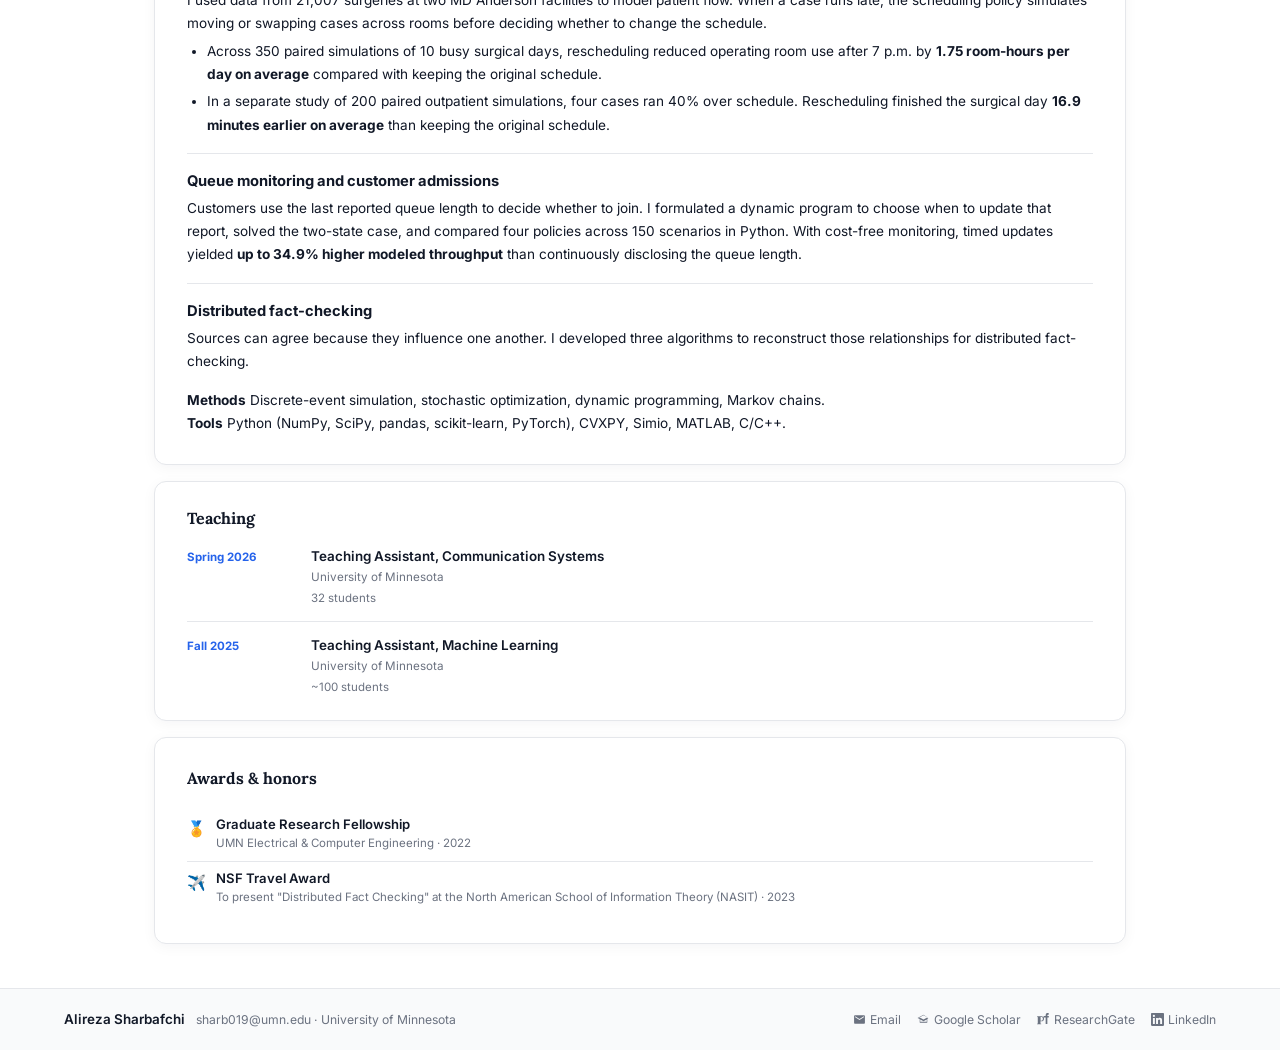
==== commit 4135db36: "Broaden graduate researcher description to reflect research focus" ====
--- a/index.html
+++ b/index.html
@@ -333,7 +333,7 @@
         <div class="exp-body">
           <div class="exp-top"><h3 class="exp-role">Graduate Researcher, Stochastic Modeling and Information Design</h3><span class="exp-date">2025 – present</span></div>
           <div class="exp-org">University of Minnesota Twin Cities</div>
-          <p class="exp-desc">I study when a service provider should observe a queue and share its length with customers deciding whether to join.</p>
+          <p class="exp-desc">I use stochastic models to study how access to information shapes people’s decisions and how those decisions affect the performance of service systems.</p>
         </div>
       </article>
       <article class="exp-item">
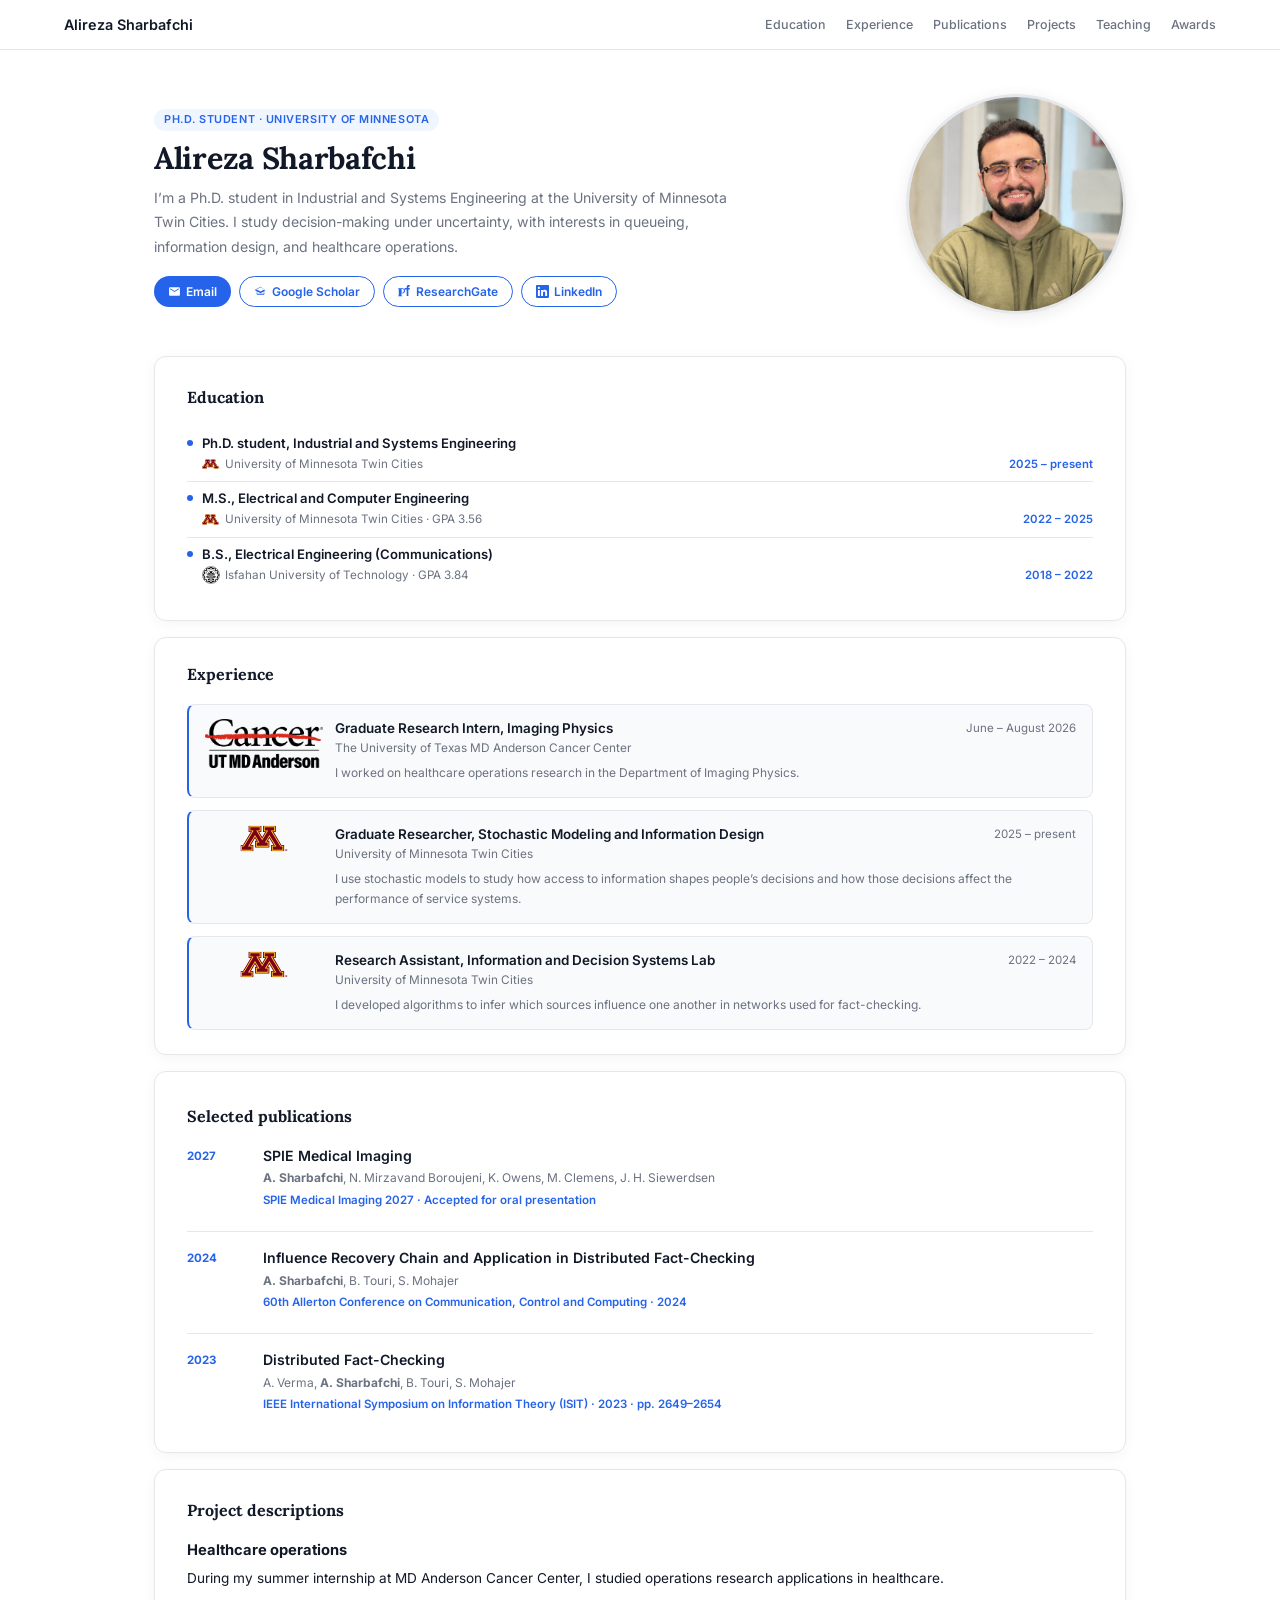
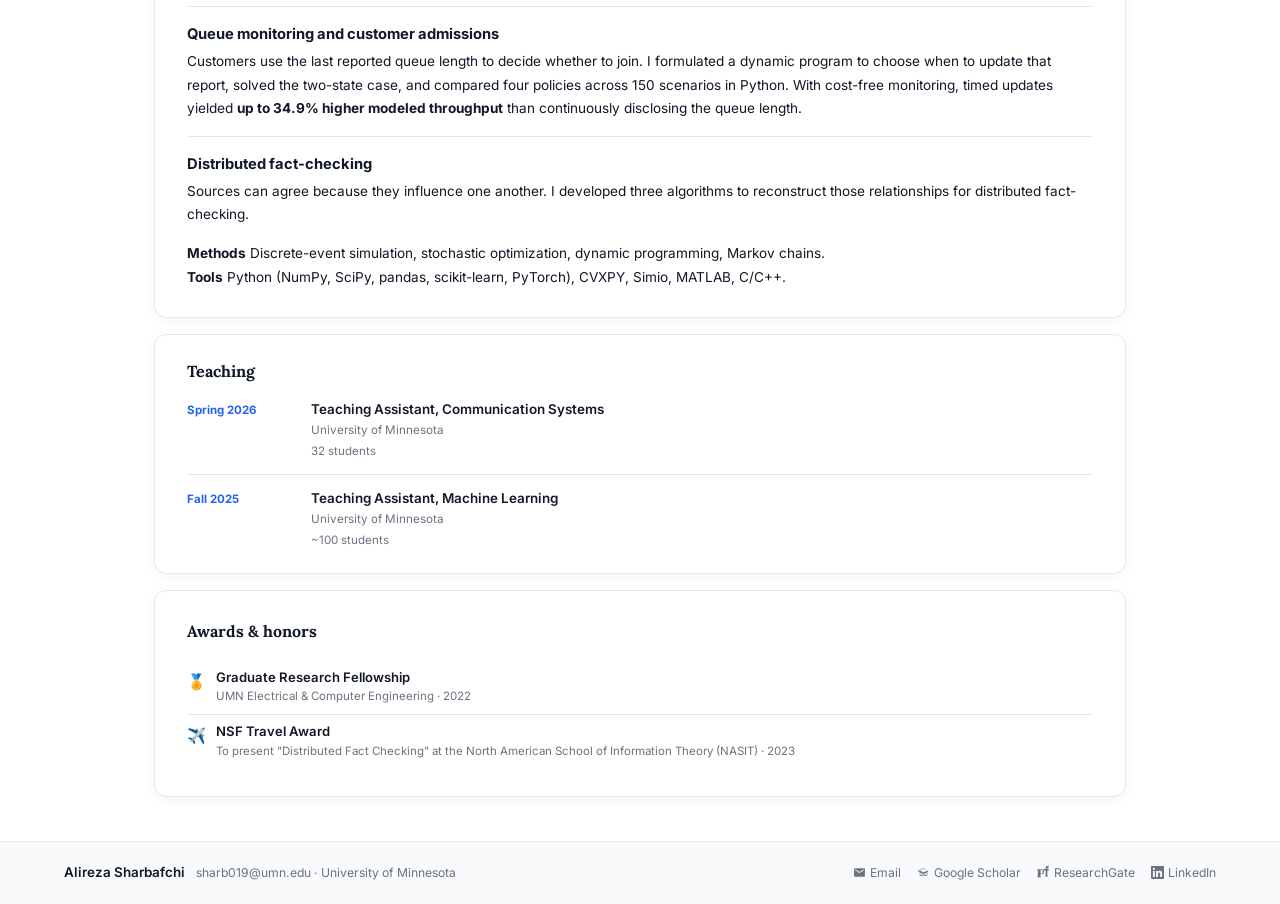
==== commit 7dfc6866: "Keep the public healthcare research overview at the project level" ====
--- a/index.html
+++ b/index.html
@@ -12,13 +12,13 @@
   gtag('config', 'G-JD268DM8Z5');
 </script>
 <title>Alireza Sharbafchi — Ph.D. Student, Industrial & Systems Engineering, University of Minnesota</title>
-<meta name="description" content="Alireza Sharbafchi is an operations researcher at the University of Minnesota. His work spans operating room scheduling, queue monitoring, and distributed fact-checking."/>
-<meta name="keywords" content="Alireza Sharbafchi, University of Minnesota, MD Anderson, operations research, surgical scheduling, discrete-event simulation, queueing, information design, distributed fact-checking"/>
+<meta name="description" content="Alireza Sharbafchi studies operations research, queueing, information design, and statistical inference at the University of Minnesota."/>
+<meta name="keywords" content="Alireza Sharbafchi, University of Minnesota, MD Anderson, operations research, healthcare operations, discrete-event simulation, queueing, information design, distributed fact-checking"/>
 <meta name="author" content="Alireza Sharbafchi"/>
 <meta name="robots" content="index, follow, max-image-preview:large"/>
 <meta name="googlebot" content="index, follow"/>
 <meta property="og:title" content="Alireza Sharbafchi — Ph.D. Student, University of Minnesota"/>
-<meta property="og:description" content="Alireza Sharbafchi is an operations researcher at the University of Minnesota. His work spans operating room scheduling, queue monitoring, and distributed fact-checking."/>
+<meta property="og:description" content="Alireza Sharbafchi studies operations research, queueing, information design, and statistical inference at the University of Minnesota."/>
 <meta property="og:url" content="https://alirezasharbaf.github.io/"/>
 <meta property="og:type" content="website"/>
 <meta property="og:site_name" content="Alireza Sharbafchi"/>
@@ -26,7 +26,7 @@
 <meta property="og:image:alt" content="Alireza Sharbafchi"/>
 <meta name="twitter:card" content="summary_large_image"/>
 <meta name="twitter:title" content="Alireza Sharbafchi — Ph.D. Student, University of Minnesota"/>
-<meta name="twitter:description" content="Alireza Sharbafchi is an operations researcher at the University of Minnesota. His work spans operating room scheduling, queue monitoring, and distributed fact-checking."/>
+<meta name="twitter:description" content="Alireza Sharbafchi studies operations research, queueing, information design, and statistical inference at the University of Minnesota."/>
 <meta name="twitter:image" content="https://alirezasharbaf.github.io/assets/headshot-2026.jpeg"/>
 <link rel="canonical" href="https://alirezasharbaf.github.io/"/>
 <meta name="google-site-verification" content="Sx9WPdq8LfvZd325GRl5zDQa84C2UrjY2XmZ5Cj0ZqY" />
@@ -66,7 +66,7 @@
     "Queueing systems",
     "Information design",
     "Operations research",
-    "Surgical scheduling",
+    "Healthcare operations",
     "Discrete-event simulation",
     "Distributed fact-checking"
   ]
@@ -252,7 +252,7 @@
   <div>
     <div class="hero-tag">Ph.D. Student · University of Minnesota</div>
     <h1>Alireza Sharbafchi</h1>
-    <p class="hero-bio">I’m a Ph.D. student in Industrial and Systems Engineering at the University of Minnesota Twin Cities. I study how to make decisions with incomplete information, from when to update a queue length to how to reschedule a surgery. During my summer internship at MD Anderson Cancer Center, I used simulation to study how rescheduling surgeries affects patient waits and the length of the operating day.</p>
+    <p class="hero-bio">I’m a Ph.D. student in Industrial and Systems Engineering at the University of Minnesota Twin Cities. I study decision-making under uncertainty, with interests in queueing, information design, and healthcare operations.</p>
     <div class="links">
       <a class="link-btn link-primary" href="mailto:sharb019@umn.edu">
         <svg width="13" height="13" viewBox="0 0 24 24" fill="currentColor"><path d="M20 4H4c-1.1 0-2 .9-2 2v12c0 1.1.9 2 2 2h16c1.1 0 2-.9 2-2V6c0-1.1-.9-2-2-2zm0 4l-8 5-8-5V6l8 5 8-5v2z"/></svg>
@@ -325,7 +325,7 @@
         <div class="exp-body">
           <div class="exp-top"><h3 class="exp-role">Graduate Research Intern, Imaging Physics</h3><span class="exp-date">June – August 2026</span></div>
           <div class="exp-org">The University of Texas MD Anderson Cancer Center</div>
-          <p class="exp-desc">I modeled patient flow from preoperative care through recovery at two surgical facilities.</p>
+          <p class="exp-desc">I worked on healthcare operations research in the Department of Imaging Physics.</p>
         </div>
       </article>
       <article class="exp-item">
@@ -355,7 +355,7 @@
       <li class="pub-item">
         <div class="pub-year">2027</div>
         <div class="pub-main">
-          <div class="pub-title">Surgical Schedule Optimization and Digital Twinning of Multi-OR Operations</div>
+          <div class="pub-title">SPIE Medical Imaging</div>
           <div class="pub-authors"><strong>A. Sharbafchi</strong>, N. Mirzavand Boroujeni, K. Owens, M. Clemens, J. H. Siewerdsen</div>
           <div class="pub-venue">SPIE Medical Imaging 2027 · Accepted for oral presentation</div>
         </div>
@@ -386,12 +386,8 @@
   <section class="section-panel" id="projects">
     <h2 class="sec-title">Project descriptions</h2>
     <article class="project">
-      <h3>Operating room rescheduling</h3>
-      <p>I used data from 21,007 surgeries at two MD Anderson facilities to model patient flow. When a case runs late, the scheduling policy simulates moving or swapping cases across rooms before deciding whether to change the schedule.</p>
-      <ul>
-        <li>Across 350 paired simulations of 10 busy surgical days, rescheduling reduced operating room use after 7 p.m. by <strong>1.75 room-hours per day on average</strong> compared with keeping the original schedule.</li>
-        <li>In a separate study of 200 paired outpatient simulations, four cases ran 40% over schedule. Rescheduling finished the surgical day <strong>16.9 minutes earlier on average</strong> than keeping the original schedule.</li>
-      </ul>
+      <h3>Healthcare operations</h3>
+      <p>During my summer internship at MD Anderson Cancer Center, I studied operations research applications in healthcare.</p>
     </article>
     <article class="project">
       <h3>Queue monitoring and customer admissions</h3>
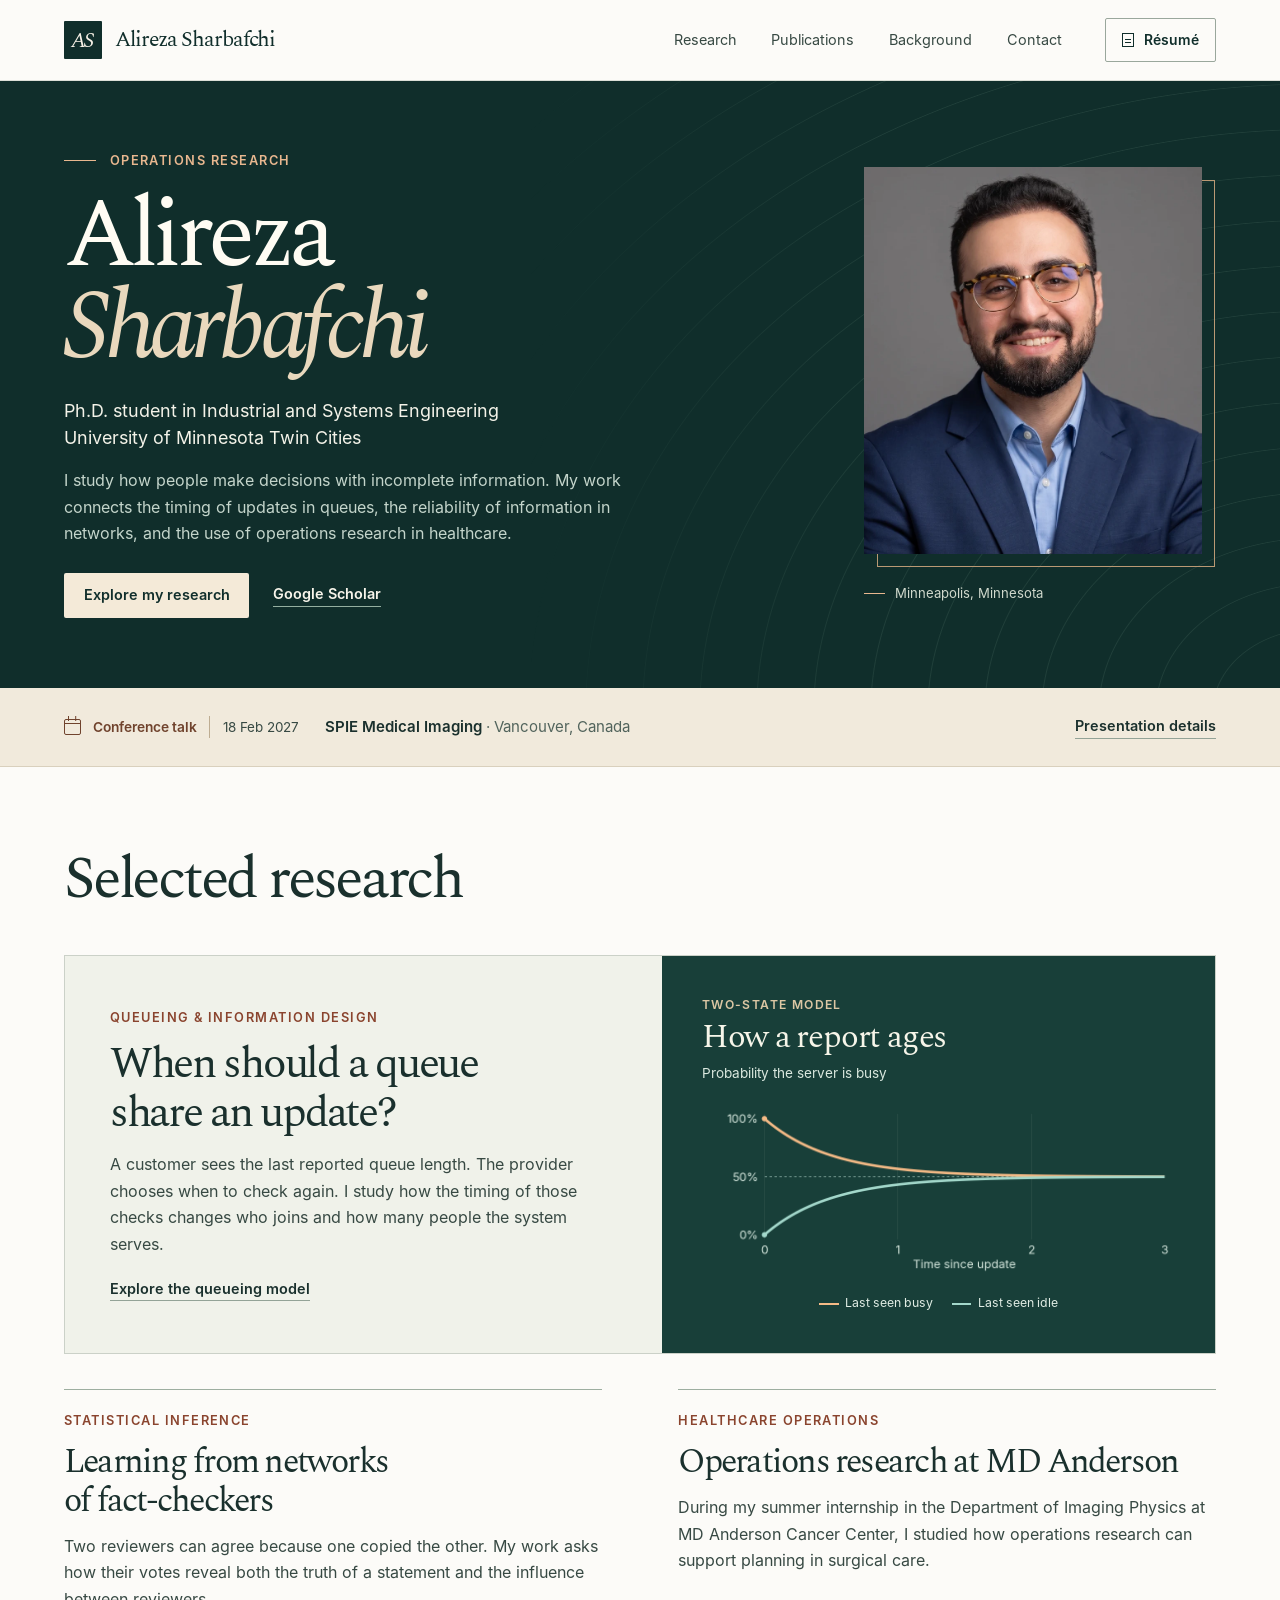
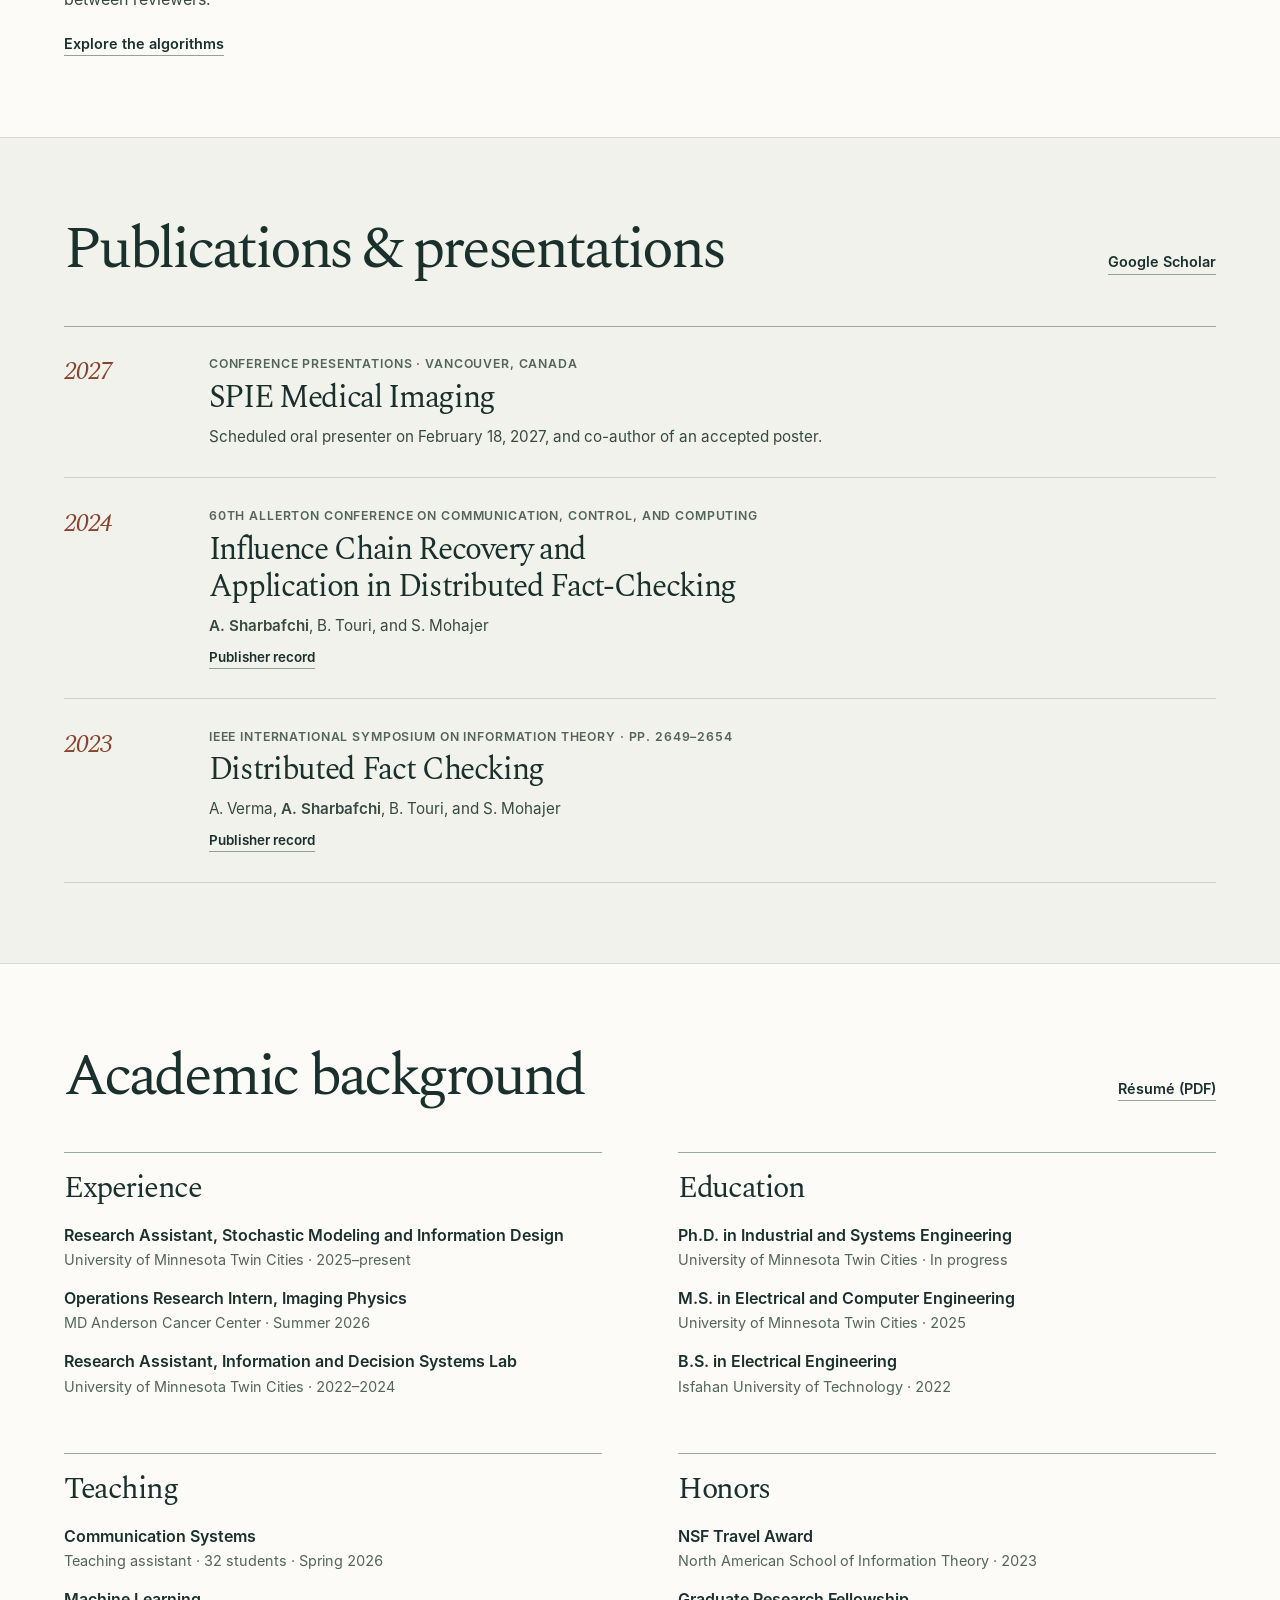
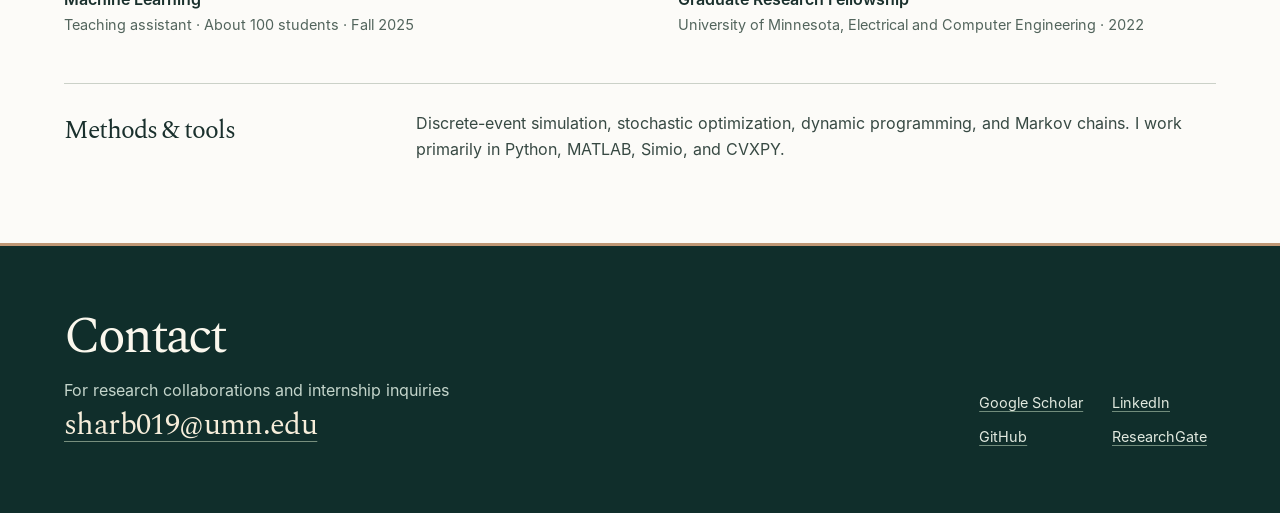
==== commit ea89b2b2: "Redesign the academic portfolio around queueing and published research" ====
--- a/index.html
+++ b/index.html
@@ -1,460 +1,216 @@
-<!DOCTYPE html>
+<!doctype html>
 <html lang="en">
 <head>
-<meta charset="UTF-8"/>
-<meta name="viewport" content="width=device-width,initial-scale=1"/>
-<!-- Google tag (gtag.js) -->
-<script async src="https://www.googletagmanager.com/gtag/js?id=G-JD268DM8Z5"></script>
-<script>
-  window.dataLayer = window.dataLayer || [];
-  function gtag(){dataLayer.push(arguments);}
-  gtag('js', new Date());
-  gtag('config', 'G-JD268DM8Z5');
-</script>
-<title>Alireza Sharbafchi — Ph.D. Student, Industrial & Systems Engineering, University of Minnesota</title>
-<meta name="description" content="Alireza Sharbafchi studies operations research, queueing, information design, and statistical inference at the University of Minnesota."/>
-<meta name="keywords" content="Alireza Sharbafchi, University of Minnesota, MD Anderson, operations research, healthcare operations, discrete-event simulation, queueing, information design, distributed fact-checking"/>
-<meta name="author" content="Alireza Sharbafchi"/>
-<meta name="robots" content="index, follow, max-image-preview:large"/>
-<meta name="googlebot" content="index, follow"/>
-<meta property="og:title" content="Alireza Sharbafchi — Ph.D. Student, University of Minnesota"/>
-<meta property="og:description" content="Alireza Sharbafchi studies operations research, queueing, information design, and statistical inference at the University of Minnesota."/>
-<meta property="og:url" content="https://alirezasharbaf.github.io/"/>
-<meta property="og:type" content="website"/>
-<meta property="og:site_name" content="Alireza Sharbafchi"/>
-<meta property="og:image" content="https://alirezasharbaf.github.io/assets/headshot-2026.jpeg"/>
-<meta property="og:image:alt" content="Alireza Sharbafchi"/>
-<meta name="twitter:card" content="summary_large_image"/>
-<meta name="twitter:title" content="Alireza Sharbafchi — Ph.D. Student, University of Minnesota"/>
-<meta name="twitter:description" content="Alireza Sharbafchi studies operations research, queueing, information design, and statistical inference at the University of Minnesota."/>
-<meta name="twitter:image" content="https://alirezasharbaf.github.io/assets/headshot-2026.jpeg"/>
-<link rel="canonical" href="https://alirezasharbaf.github.io/"/>
-<meta name="google-site-verification" content="Sx9WPdq8LfvZd325GRl5zDQa84C2UrjY2XmZ5Cj0ZqY" />
-<script type="application/ld+json">
-{
+  <meta charset="utf-8">
+  <meta name="viewport" content="width=device-width,initial-scale=1">
+  <title>Alireza Sharbafchi | Operations Research</title>
+  <meta name="description" content="Alireza Sharbafchi is a Ph.D. student at the University of Minnesota Twin Cities studying queueing, information design, statistical inference, and healthcare operations.">
+  <meta name="author" content="Alireza Sharbafchi">
+  <meta name="theme-color" content="#102e2b">
+  <meta name="robots" content="index,follow,max-image-preview:large">
+  <meta name="google-site-verification" content="Sx9WPdq8LfvZd325GRl5zDQa84C2UrjY2XmZ5Cj0ZqY">
+  <link rel="canonical" href="https://alirezasharbaf.github.io/">
+  <link rel="icon" type="image/png" href="assets/monogram.png">
+  <link rel="preload" as="font" type="font/woff" href="assets/fonts/spectral.woff" crossorigin>
+  <link rel="stylesheet" href="assets/site.css">
+  <meta property="og:type" content="website">
+  <meta property="og:site_name" content="Alireza Sharbafchi">
+  <meta property="og:title" content="Alireza Sharbafchi | Operations Research">
+  <meta property="og:description" content="Alireza Sharbafchi is a Ph.D. student at the University of Minnesota Twin Cities studying queueing, information design, statistical inference, and healthcare operations.">
+  <meta property="og:url" content="https://alirezasharbaf.github.io/">
+  <meta property="og:image" content="https://alirezasharbaf.github.io/assets/headshot-tmc3.jpg">
+  <meta property="og:image:alt" content="Alireza Sharbafchi">
+  <meta name="twitter:card" content="summary">
+  <meta name="twitter:title" content="Alireza Sharbafchi | Operations Research">
+  <meta name="twitter:description" content="Alireza Sharbafchi is a Ph.D. student at the University of Minnesota Twin Cities studying queueing, information design, statistical inference, and healthcare operations.">
+  <meta name="twitter:image" content="https://alirezasharbaf.github.io/assets/headshot-tmc3.jpg">
+  <script type="application/ld+json">{
   "@context": "https://schema.org",
   "@type": "Person",
+  "@id": "https://alirezasharbaf.github.io/#person",
   "name": "Alireza Sharbafchi",
   "url": "https://alirezasharbaf.github.io/",
-  "image": "https://alirezasharbaf.github.io/assets/headshot-2026.jpeg",
+  "image": "https://alirezasharbaf.github.io/assets/headshot-tmc3.jpg",
   "email": "mailto:sharb019@umn.edu",
-  "jobTitle": "Ph.D. Student",
+  "jobTitle": "Ph.D. student in Industrial and Systems Engineering",
   "affiliation": {
     "@type": "CollegeOrUniversity",
-    "name": "University of Minnesota",
+    "name": "University of Minnesota Twin Cities",
     "url": "https://twin-cities.umn.edu/"
   },
   "alumniOf": [
     {
       "@type": "CollegeOrUniversity",
-      "name": "University of Minnesota",
-      "url": "https://twin-cities.umn.edu/"
+      "name": "University of Minnesota Twin Cities"
     },
     {
       "@type": "CollegeOrUniversity",
-      "name": "Isfahan University of Technology",
-      "url": "https://english.iut.ac.ir/"
+      "name": "Isfahan University of Technology"
     }
   ],
   "sameAs": [
     "https://scholar.google.com/citations?user=oZZttsgAAAAJ&hl=en",
-    "https://www.researchgate.net/profile/Alireza-Sharbafchi",
-    "https://www.linkedin.com/in/alireza-sharbafchi-78ba01220"
+    "https://www.linkedin.com/in/alireza-sharbafchi-78ba01220",
+    "https://github.com/AlirezaSharbaf",
+    "https://www.researchgate.net/profile/Alireza-Sharbafchi"
   ],
   "knowsAbout": [
-    "Stochastic modeling",
-    "Queueing systems",
+    "Operations research",
+    "Queueing theory",
     "Information design",
-    "Operations research",
-    "Healthcare operations",
-    "Discrete-event simulation",
-    "Distributed fact-checking"
+    "Statistical inference",
+    "Healthcare operations"
   ]
-}
-</script>
-<link href="https://fonts.googleapis.com/css2?family=Inter:wght@300;400;500;600&family=Lora:wght@700&display=swap" rel="stylesheet"/>
-<style>
-*,*::before,*::after{box-sizing:border-box;margin:0;padding:0}
-:root{
-  --accent:#2563eb;
-  --accent-lt:#eff6ff;
-  --text:#111827;
-  --muted:#6b7280;
-  --border:#e5e7eb;
-  --bg:#fff;
-  --surface:#f9fafb;
-  --radius:8px;
-  --max-w:1100px;
-}
-html{scroll-behavior:smooth}
-body{font-family:'Inter',sans-serif;color:var(--text);background:var(--bg);font-size:14px;line-height:1.6}
-
-/* NAV */
-nav{
-  position:sticky;top:0;z-index:99;
-  background:rgba(255,255,255,.93);backdrop-filter:blur(12px);
-  border-bottom:1px solid var(--border);
-  height:50px;padding:0 5%;
-  display:flex;align-items:center;justify-content:space-between;
-}
-.nav-name{font-weight:600;font-size:.9rem;color:var(--text);text-decoration:none}
-.nav-links{display:flex;gap:20px}
-.nav-links a{font-size:.78rem;color:var(--muted);text-decoration:none;font-weight:500;transition:color .15s}
-.nav-links a:hover{color:var(--accent)}
-
-/* HERO */
-.hero{
-  max-width:var(--max-w);margin:0 auto;
-  padding:44px 5% 36px;
-  display:grid;grid-template-columns:1fr auto;gap:40px;align-items:center;
-}
-.hero-photo{width:220px;height:220px;border-radius:50%;object-fit:cover;object-position:center 50%;border:3px solid var(--border);box-shadow:0 3px 16px rgba(0,0,0,.08)}
-.hero-fallback{width:220px;height:220px;border-radius:50%;background:var(--accent-lt);border:3px solid var(--border);display:flex;align-items:center;justify-content:center;font-size:2.2rem;font-weight:600;color:var(--accent)}
-.hero-tag{font-size:.68rem;font-weight:600;letter-spacing:.05em;text-transform:uppercase;color:var(--accent);background:var(--accent-lt);padding:2px 10px;border-radius:999px;margin-bottom:10px;display:inline-block}
-.hero h1{font-family:'Lora',serif;font-size:1.9rem;font-weight:700;line-height:1.15;letter-spacing:-.3px;color:var(--text);margin-bottom:10px}
-.hero-bio{font-size:.88rem;color:var(--muted);max-width:580px;margin-bottom:16px;line-height:1.75}
-.links{display:flex;flex-wrap:wrap;gap:8px}
-.link-btn{display:inline-flex;align-items:center;gap:5px;font-size:.75rem;font-weight:600;text-decoration:none;padding:5px 14px;border-radius:999px;transition:all .15s}
-.link-btn svg{flex-shrink:0}
-.link-primary{background:var(--accent);color:#fff}
-.link-primary:hover{background:#1d4ed8}
-.link-outline{background:transparent;color:var(--accent);border:1.5px solid var(--accent)}
-.link-outline:hover{background:var(--accent-lt)}
-
-/* OUTER WRAPPER */
-.outer{max-width:var(--max-w);margin:0 auto;padding:0 5% 44px;display:grid;gap:16px}
-
-/* SECTION PANELS */
-.section-panel,.exp-panel,.pub-panel,.teach-panel{
-  background:var(--bg);
-  border:1px solid var(--border);
-  border-radius:12px;
-  box-shadow:0 3px 14px rgba(17,24,39,.045);
-}
-.section-panel{padding:28px 32px}
-
-/* Publications — full width */
-.pub-panel{padding:32px}
-
-/* Teaching — full width (compact) */
-.teach-panel{padding:24px 32px}
-
-/* SECTION LABELS */
-.sec-title{font-family:'Lora',serif;font-size:1rem;font-weight:700;color:var(--text);margin-bottom:16px}
-
-/* EDUCATION */
-.edu-item{display:flex;align-items:flex-start;gap:9px;padding:8px 0;border-bottom:1px solid var(--border)}
-.edu-item:last-child{border-bottom:none}
-.edu-dot{width:6px;height:6px;border-radius:50%;background:var(--accent);flex-shrink:0;margin-top:5px}
-.edu-degree{font-weight:600;font-size:.82rem;line-height:1.35;margin-bottom:2px}
-.edu-meta{display:flex;justify-content:space-between;align-items:flex-start;gap:6px}
-.edu-inst{display:inline-flex;align-items:center;gap:5px;flex-wrap:wrap;font-size:.73rem;color:var(--muted)}
-.edu-year{font-size:.71rem;color:var(--accent);font-weight:600;white-space:nowrap}
-.edu-logo{width:18px;height:18px;object-fit:contain;flex:0 0 18px}
-
-/* AWARDS */
-.award-item{display:flex;align-items:flex-start;gap:10px;padding:8px 0;border-bottom:1px solid var(--border)}
-.award-item:last-child{border-bottom:none}
-.award-icon{font-size:.95rem;flex-shrink:0;margin-top:1px}
-.award-name{font-weight:600;font-size:.82rem;line-height:1.35;margin-bottom:1px}
-.award-sub{font-size:.72rem;color:var(--muted)}
-
-/* EXPERIENCE */
-.exp-panel{padding:24px 32px}
-.exp-list{display:grid;gap:12px}
-.exp-item{display:flex;align-items:flex-start;gap:12px;padding:14px 16px;background:var(--surface);border:1px solid var(--border);border-radius:var(--radius);border-left:2px solid var(--accent)}
-.exp-logo-wrap{display:flex;align-items:flex-start;justify-content:center;flex:0 0 118px}
-.exp-logo{display:block;width:118px;height:auto;object-fit:contain}
-.exp-top{display:flex;justify-content:space-between;gap:12px;margin-bottom:2px}
-.exp-role{font-weight:600;font-size:.84rem;line-height:1.35}
-.exp-org{font-size:.74rem;color:var(--muted)}
-.exp-desc{font-size:.75rem;color:var(--muted);line-height:1.65;margin-top:5px}
-.exp-date{font-size:.72rem;color:var(--muted);white-space:nowrap}
-
-/* PUBLICATIONS */
-.pubs-list{list-style:none;display:grid;gap:16px}
-.pub-item{display:grid;grid-template-columns:62px 1fr;gap:14px;padding:0 0 16px;border-bottom:1px solid var(--border)}
-.pub-item:last-child{padding-bottom:0;border-bottom:none}
-.pub-year{font-size:.72rem;font-weight:700;color:var(--accent);line-height:1.4;padding-top:2px}
-.pub-title{font-weight:600;font-size:.88rem;line-height:1.4;color:var(--text);margin-bottom:3px}
-.pub-authors{font-size:.75rem;color:var(--muted);margin-bottom:3px}
-.pub-venue{font-size:.72rem;font-weight:600;color:var(--accent);margin-bottom:6px}
-
-/* Projects and experience details */
-.outer [id]{scroll-margin-top:64px}
-.exp-body{flex:1;min-width:0}
-.exp-logo-umn{width:48px}
-.methods-tools,.project p,.project li{font-size:.85rem;line-height:1.7}
-.methods-tools{margin-top:16px}
-.project + .project{border-top:1px solid var(--border);margin-top:16px;padding-top:16px}
-.project h3{font-size:.92rem;margin-bottom:4px}
-.project ul{padding-left:1.25rem;margin-top:5px}
-.project li + li{margin-top:4px}
-
-/* TEACHING */
-.teach-list{list-style:none;display:grid;gap:14px}
-.teach-item{display:grid;grid-template-columns:110px 1fr;gap:14px;padding:0 0 14px;border-bottom:1px solid var(--border)}
-.teach-item:last-child{padding-bottom:0;border-bottom:none}
-.teach-term{font-size:.72rem;font-weight:700;color:var(--accent);line-height:1.4;padding-top:2px}
-.teach-course{font-weight:600;font-size:.84rem;line-height:1.4;margin-bottom:2px}
-.teach-sub{font-size:.73rem;color:var(--muted);margin-bottom:2px}
-.teach-meta{font-size:.72rem;color:var(--muted)}
-
-/* FOOTER */
-footer{border-top:1px solid var(--border);background:var(--surface);padding:20px 5%;display:flex;justify-content:space-between;align-items:center;flex-wrap:wrap;gap:8px}
-.footer-left{font-weight:600;font-size:.84rem}
-.footer-left span{font-weight:400;color:var(--muted);font-size:.76rem;margin-left:8px}
-.footer-links{display:flex;gap:16px;align-items:center}
-.footer-links a{display:inline-flex;align-items:center;gap:4px;font-size:.76rem;color:var(--muted);text-decoration:none}
-.footer-links a:hover{color:var(--accent)}
-
-/* RESPONSIVE */
-@media(max-width:700px){
-  nav{height:auto;flex-direction:column;align-items:flex-start;gap:7px;padding:9px 5%}
-  .nav-links{width:100%;flex-wrap:wrap;gap:4px 12px}
-  .nav-links a{font-size:.72rem}
-  .outer [id]{scroll-margin-top:100px}
-  .outer{gap:12px;padding-bottom:28px}
-  .section-panel,.exp-panel,.pub-panel,.teach-panel{padding:22px 18px}
-  .pub-item{grid-template-columns:1fr;gap:4px}
-  .pub-year{padding-top:0}
-  .teach-item{grid-template-columns:1fr;gap:4px}
-  .teach-term{padding-top:0}
-  .exp-item{gap:10px;padding:14px 12px}
-  .exp-logo-wrap{flex-basis:92px}
-  .exp-logo{width:92px}
-  .exp-logo-umn{width:38px}
-  .exp-top{display:block}
-  .exp-date{margin-top:2px}
-  .hero{grid-template-columns:1fr;text-align:center}
-  .hero-photo,.hero-fallback{margin:0 auto}
-  .links{justify-content:center}
-}
-</style>
+}</script>
+  <script async src="https://www.googletagmanager.com/gtag/js?id=G-JD268DM8Z5"></script>
+  <script>
+    window.dataLayer = window.dataLayer || [];
+    function gtag() { dataLayer.push(arguments); }
+    gtag('js', new Date());
+    gtag('config', 'G-JD268DM8Z5');
+  </script>
+  
 </head>
 <body>
-
-<!-- NAV -->
-<nav>
-  <a class="nav-name" href="#">Alireza Sharbafchi</a>
-  <div class="nav-links">
-    <a href="#education">Education</a>
-    <a href="#experience">Experience</a>
-    <a href="#publications">Publications</a>
-    <a href="#projects">Projects</a>
-    <a href="#teaching">Teaching</a>
-    <a href="#awards">Awards</a>
+<a class="skip-link" href="#main">Skip to content</a>
+<header class="site-header">
+  <div class="masthead wrap">
+    <a class="brand" href="./" aria-label="Alireza Sharbafchi, home"><span class="monogram" aria-hidden="true">AS</span><span class="brand-name">Alireza Sharbafchi</span></a>
+    <nav class="main-nav" aria-label="Main navigation">
+      <a href="#research">Research</a>
+      <a href="#publications">Publications</a>
+      <a href="#background">Background</a>
+      <a href="#contact">Contact</a>
+    </nav>
+    <a class="resume-link" href="assets/alireza-sharbafchi-resume.pdf" aria-label="Résumé (PDF)"><span class="document-icon" aria-hidden="true"></span>Résumé</a>
   </div>
-</nav>
-
-<!-- HERO -->
-<div class="hero">
-  <div>
-    <div class="hero-tag">Ph.D. Student · University of Minnesota</div>
-    <h1>Alireza Sharbafchi</h1>
-    <p class="hero-bio">I’m a Ph.D. student in Industrial and Systems Engineering at the University of Minnesota Twin Cities. I study decision-making under uncertainty, with interests in queueing, information design, and healthcare operations.</p>
-    <div class="links">
-      <a class="link-btn link-primary" href="mailto:sharb019@umn.edu">
-        <svg width="13" height="13" viewBox="0 0 24 24" fill="currentColor"><path d="M20 4H4c-1.1 0-2 .9-2 2v12c0 1.1.9 2 2 2h16c1.1 0 2-.9 2-2V6c0-1.1-.9-2-2-2zm0 4l-8 5-8-5V6l8 5 8-5v2z"/></svg>
-        Email
-      </a>
-      <a class="link-btn link-outline" href="https://scholar.google.com/citations?user=oZZttsgAAAAJ&hl=en" target="_blank" rel="noopener">
-        <svg width="13" height="13" viewBox="0 0 24 24" fill="currentColor"><path d="M12 3L1 9l4 2.18V17c0 .55.45 1 1 1h12c.55 0 1-.45 1-1v-5.82L21 9l-9-6zm6 13H6v-4.18l6 3.27 6-3.27V16zm0-7.35L12 12 6 8.65 2.92 9 12 4.35 21.08 9 18 8.65z"/></svg>
-        Google Scholar
-      </a>
-      <a class="link-btn link-outline" href="https://www.researchgate.net/profile/Alireza-Sharbafchi" target="_blank" rel="noopener">
-        <svg width="13" height="13" viewBox="0 0 24 24" fill="currentColor"><path d="M19.586 0c-.818 0-1.508.19-2.073.565-.563.377-.97.936-1.213 1.68a12.085 12.085 0 00-.32 2.818v.609h-3.734v2.86h3.734v11.81h3.154V8.532h2.5l.378-2.86h-2.878v-.52c0-.874.09-1.384.527-1.638.31-.182.795-.22 1.506-.12l.43.056V.112A12.6 12.6 0 0019.586 0zM8.217 5.836c-1.69 0-3.036.086-4.297.086-1.311 0-2.5-.043-3.834-.086v.904c1.094.043 1.355.344 1.355 2.585v8.083c0 2.24-.261 2.54-1.355 2.583v.904c1.334-.043 2.503-.086 3.834-.086 1.311 0 2.542.043 3.834.086v-.904c-1.095-.043-1.356-.344-1.356-2.583v-2.153c.495.044 1.055.044 1.573.044 2.977 0 5.02-1.565 5.02-4.714 0-2.89-1.788-4.749-4.778-4.749zm-.26 8.368c-.45 0-.885-.02-1.313-.064V7.513c.428-.043.863-.086 1.313-.086 1.962 0 2.89 1.052 2.89 3.31 0 2.258-.928 3.467-2.89 3.467z"/></svg>
-        ResearchGate
-      </a>
-      <a class="link-btn link-outline" href="https://www.linkedin.com/in/alireza-sharbafchi-78ba01220" target="_blank" rel="noopener">
-        <svg width="13" height="13" viewBox="0 0 24 24" fill="currentColor"><path d="M20.447 20.452h-3.554v-5.569c0-1.328-.027-3.037-1.852-3.037-1.853 0-2.136 1.445-2.136 2.939v5.667H9.351V9h3.414v1.561h.046c.477-.9 1.637-1.85 3.37-1.85 3.601 0 4.267 2.37 4.267 5.455v6.286zM5.337 7.433a2.062 2.062 0 01-2.063-2.065 2.064 2.064 0 112.063 2.065zm1.782 13.019H3.555V9h3.564v11.452zM22.225 0H1.771C.792 0 0 .774 0 1.729v20.542C0 23.227.792 24 1.771 24h20.451C23.2 24 24 23.227 24 22.271V1.729C24 .774 23.2 0 22.222 0h.003z"/></svg>
-        LinkedIn
-      </a>
-    </div>
-  </div>
-  <div>
-    <img class="hero-photo" src="assets/headshot-2026.jpeg" alt="Alireza Sharbafchi"
-      onerror="this.style.display='none';this.nextElementSibling.style.display='flex'"/>
-    <div class="hero-fallback" style="display:none">AS</div>
-  </div>
-</div>
-
-<div class="outer">
-
-  <!-- Education -->
-  <div class="section-panel" id="education">
-    <h2 class="sec-title">Education</h2>
-    <div class="edu-item">
-      <div class="edu-dot"></div>
-      <div style="flex:1">
-        <div class="edu-degree">Ph.D. student, Industrial and Systems Engineering</div>
-        <div class="edu-meta">
-          <span class="edu-inst"><img class="edu-logo" src="assets/umn-logo.svg" alt="University of Minnesota logo"/>University of Minnesota Twin Cities</span>
-          <span class="edu-year">2025 – present</span>
-        </div>
+</header>
+<main id="main">
+  <div class="hero-band"><section class="hero wrap" aria-labelledby="name">
+    <div class="hero-copy">
+      <p class="eyebrow ruled">Operations research</p>
+      <h1 id="name">Alireza <em>Sharbafchi</em></h1>
+      <p class="affiliation"><span>Ph.D. student in Industrial and Systems Engineering</span> <span>University of Minnesota Twin Cities</span></p>
+      <p class="hero-intro">I study how people make decisions with incomplete information. My work connects the timing of updates in queues, the reliability of information in networks, and the use of operations research in healthcare.</p>
+      <div class="actions">
+        <a class="button" href="#research">Explore my research</a>
+        <a class="text-link" href="https://scholar.google.com/citations?user=oZZttsgAAAAJ&amp;hl=en">Google Scholar</a>
       </div>
     </div>
-    <div class="edu-item">
-      <div class="edu-dot"></div>
-      <div style="flex:1">
-        <div class="edu-degree">M.S., Electrical and Computer Engineering</div>
-        <div class="edu-meta">
-          <span class="edu-inst"><img class="edu-logo" src="assets/umn-logo.svg" alt="University of Minnesota logo"/>University of Minnesota Twin Cities · GPA 3.56</span>
-          <span class="edu-year">2022 – 2025</span>
-        </div>
+    <figure class="portrait">
+      <div class="portrait-frame"><img src="assets/alireza-sharbafchi.webp" alt="Alireza Sharbafchi" width="820" height="939" fetchpriority="high"></div>
+      <figcaption><span class="tiny-rule" aria-hidden="true"></span> Minneapolis, Minnesota</figcaption>
+    </figure>
+  </section></div>
+
+  <aside class="talk-strip" aria-label="Conference presentation">
+    <div class="wrap talk-inner">
+      <div class="talk-meta"><span class="calendar-icon" aria-hidden="true"></span><span>Conference talk</span><time datetime="2027-02-18">18 Feb 2027</time></div>
+      <p><strong>SPIE Medical Imaging</strong><span class="talk-location"> · Vancouver, Canada</span></p>
+      <a class="text-link" href="#conference">Presentation details</a>
+    </div>
+  </aside>
+
+  <section class="section wrap" id="research" aria-labelledby="research-title">
+    <span class="anchor-alias" id="projects" aria-hidden="true"></span>
+    <header class="section-head"><h2 id="research-title">Selected research</h2></header>
+    <article class="feature">
+      <div class="feature-copy">
+        <p class="eyebrow">Queueing &amp; information design</p>
+        <h3><a href="research/queue-monitoring/">When should a queue share an update?</a></h3>
+        <p>A customer sees the last reported queue length. The provider chooses when to check again. I study how the timing of those checks changes who joins and how many people the system serves.</p>
+        <a class="text-link" href="research/queue-monitoring/">Explore the queueing model</a>
       </div>
-    </div>
-    <div class="edu-item">
-      <div class="edu-dot"></div>
-      <div style="flex:1">
-        <div class="edu-degree">B.S., Electrical Engineering (Communications)</div>
-        <div class="edu-meta">
-          <span class="edu-inst"><img class="edu-logo" src="assets/iut-logo.svg" alt="Isfahan University of Technology logo"/>Isfahan University of Technology · GPA 3.84</span>
-          <span class="edu-year">2018 – 2022</span>
-        </div>
-      </div>
-    </div>
-  </div>
-
-  <!-- Experience -->
-  <section class="exp-panel" id="experience">
-    <h2 class="sec-title">Experience</h2>
-    <div class="exp-list">
-      <article class="exp-item">
-        <div class="exp-logo-wrap"><img class="exp-logo" src="assets/md-anderson-logo.png" alt=""/></div>
-        <div class="exp-body">
-          <div class="exp-top"><h3 class="exp-role">Graduate Research Intern, Imaging Physics</h3><span class="exp-date">June – August 2026</span></div>
-          <div class="exp-org">The University of Texas MD Anderson Cancer Center</div>
-          <p class="exp-desc">I worked on healthcare operations research in the Department of Imaging Physics.</p>
-        </div>
+      <figure class="belief-chart">
+        <figcaption><span class="chart-kicker">Two-state model</span><span class="chart-title">How a report ages</span><span class="chart-subtitle">Probability the server is busy</span></figcaption>
+        <img src="assets/queue-belief.png" width="960" height="384" loading="lazy" alt="Probability of a busy server starts at 100% after a busy observation, or 0% after an idle observation. Both curves approach 50% as time passes.">
+        <div class="chart-legend" aria-hidden="true"><span><i class="busy-key"></i>Last seen busy</span><span><i class="idle-key"></i>Last seen idle</span></div>
+      </figure>
+    </article>
+    <div class="research-pair">
+      <article>
+        <p class="eyebrow">Statistical inference</p>
+        <h3><a href="research/distributed-fact-checking/">Learning from networks of fact-checkers</a></h3>
+        <p>Two reviewers can agree because one copied the other. My work asks how their votes reveal both the truth of a statement and the influence between reviewers.</p>
+        <a class="text-link" href="research/distributed-fact-checking/">Explore the algorithms</a>
       </article>
-      <article class="exp-item">
-        <div class="exp-logo-wrap"><img class="exp-logo exp-logo-umn" src="assets/umn-logo.svg" alt=""/></div>
-        <div class="exp-body">
-          <div class="exp-top"><h3 class="exp-role">Graduate Researcher, Stochastic Modeling and Information Design</h3><span class="exp-date">2025 – present</span></div>
-          <div class="exp-org">University of Minnesota Twin Cities</div>
-          <p class="exp-desc">I use stochastic models to study how access to information shapes people’s decisions and how those decisions affect the performance of service systems.</p>
-        </div>
+      <article>
+        <p class="eyebrow">Healthcare operations</p>
+        <h3>Operations research at MD Anderson</h3>
+        <p>During my summer internship in the Department of Imaging Physics at MD Anderson Cancer Center, I studied how operations research can support planning in surgical care.</p>
       </article>
-      <article class="exp-item">
-        <div class="exp-logo-wrap"><img class="exp-logo exp-logo-umn" src="assets/umn-logo.svg" alt=""/></div>
-        <div class="exp-body">
-          <div class="exp-top"><h3 class="exp-role">Research Assistant, Information and Decision Systems Lab</h3><span class="exp-date">2022 – 2024</span></div>
-          <div class="exp-org">University of Minnesota Twin Cities</div>
-          <p class="exp-desc">I developed algorithms to infer which sources influence one another in networks used for fact-checking.</p>
-        </div>
-      </article>
-    </div>
-
+    </div>
   </section>
 
-  <!-- Publications -->
-  <div class="pub-panel" id="publications">
-    <h2 class="sec-title">Selected publications</h2>
-    <ol class="pubs-list">
-      <li class="pub-item">
-        <div class="pub-year">2027</div>
-        <div class="pub-main">
-          <div class="pub-title">SPIE Medical Imaging</div>
-          <div class="pub-authors"><strong>A. Sharbafchi</strong>, N. Mirzavand Boroujeni, K. Owens, M. Clemens, J. H. Siewerdsen</div>
-          <div class="pub-venue">SPIE Medical Imaging 2027 · Accepted for oral presentation</div>
-        </div>
-      </li>
-
-
-      <li class="pub-item">
-        <div class="pub-year">2024</div>
-        <div class="pub-main">
-          <div class="pub-title">Influence Recovery Chain and Application in Distributed Fact-Checking</div>
-          <div class="pub-authors"><strong>A. Sharbafchi</strong>, B. Touri, S. Mohajer</div>
-          <div class="pub-venue">60th Allerton Conference on Communication, Control and Computing · 2024</div>
-        </div>
-      </li>
-
-      <li class="pub-item">
-        <div class="pub-year">2023</div>
-        <div class="pub-main">
-          <div class="pub-title">Distributed Fact-Checking</div>
-          <div class="pub-authors">A. Verma, <strong>A. Sharbafchi</strong>, B. Touri, S. Mohajer</div>
-          <div class="pub-venue">IEEE International Symposium on Information Theory (ISIT) · 2023 · pp. 2649–2654</div>
-        </div>
-      </li>
-
-    </ol>
-  </div>
-
-  <section class="section-panel" id="projects">
-    <h2 class="sec-title">Project descriptions</h2>
-    <article class="project">
-      <h3>Healthcare operations</h3>
-      <p>During my summer internship at MD Anderson Cancer Center, I studied operations research applications in healthcare.</p>
-    </article>
-    <article class="project">
-      <h3>Queue monitoring and customer admissions</h3>
-      <p>Customers use the last reported queue length to decide whether to join. I formulated a dynamic program to choose when to update that report, solved the two-state case, and compared four policies across 150 scenarios in Python. With cost-free monitoring, timed updates yielded <strong>up to 34.9% higher modeled throughput</strong> than continuously disclosing the queue length.</p>
-    </article>
-    <article class="project">
-      <h3>Distributed fact-checking</h3>
-      <p>Sources can agree because they influence one another. I developed three algorithms to reconstruct those relationships for distributed fact-checking.</p>
-    </article>
-    <p class="methods-tools"><strong>Methods</strong> Discrete-event simulation, stochastic optimization, dynamic programming, Markov chains.<br/>
-      <strong>Tools</strong> Python (NumPy, SciPy, pandas, scikit-learn, PyTorch), CVXPY, Simio, MATLAB, C/C++.</p>
+  <section class="tinted" id="publications" aria-labelledby="publications-title">
+    <div class="section wrap">
+      <header class="section-head divided"><h2 id="publications-title">Publications &amp; presentations</h2><a class="text-link" href="https://scholar.google.com/citations?user=oZZttsgAAAAJ&amp;hl=en">Google Scholar</a></header>
+      <ol class="pub-list">
+        <li id="conference"><span class="pub-year">2027</span><div>
+          <p class="pub-venue">Conference presentations · Vancouver, Canada</p>
+          <h3>SPIE Medical Imaging</h3>
+          <p class="authors">Scheduled oral presenter on <time datetime="2027-02-18">February 18, 2027</time>, and co-author of an accepted poster.</p>
+        </div></li>
+        <li><span class="pub-year">2024</span><div>
+          <p class="pub-venue">60th Allerton Conference on Communication, Control, and Computing</p>
+          <h3><a href="https://doi.org/10.1109/Allerton63246.2024.10735320">Influence Chain Recovery and Application in Distributed Fact-Checking</a></h3>
+          <p class="authors"><strong>A. Sharbafchi</strong>, B. Touri, and S. Mohajer</p>
+          <a class="citation-link" href="https://doi.org/10.1109/Allerton63246.2024.10735320" aria-label="Publisher record for Influence Chain Recovery">Publisher record</a>
+        </div></li>
+        <li><span class="pub-year">2023</span><div>
+          <p class="pub-venue">IEEE International Symposium on Information Theory · pp. 2649–2654</p>
+          <h3><a href="https://doi.org/10.1109/ISIT54713.2023.10206599">Distributed Fact Checking</a></h3>
+          <p class="authors">A. Verma, <strong>A. Sharbafchi</strong>, B. Touri, and S. Mohajer</p>
+          <a class="citation-link" href="https://doi.org/10.1109/ISIT54713.2023.10206599" aria-label="Publisher record for Distributed Fact Checking">Publisher record</a>
+        </div></li>
+      </ol>
+    </div>
   </section>
 
-  <!-- Teaching -->
-  <div class="teach-panel" id="teaching">
-    <h2 class="sec-title">Teaching</h2>
-    <ol class="teach-list">
-      <li class="teach-item">
-        <div class="teach-term">Spring 2026</div>
-        <div class="teach-main">
-          <div class="teach-course">Teaching Assistant, Communication Systems</div>
-          <div class="teach-sub">University of Minnesota</div>
-          <div class="teach-meta">32 students</div>
-        </div>
-      </li>
-      <li class="teach-item">
-        <div class="teach-term">Fall 2025</div>
-        <div class="teach-main">
-          <div class="teach-course">Teaching Assistant, Machine Learning</div>
-          <div class="teach-sub">University of Minnesota</div>
-          <div class="teach-meta">~100 students</div>
-        </div>
-      </li>
-    </ol>
-  </div>
-
-  <!-- Awards -->
-  <div class="section-panel" id="awards">
-    <h2 class="sec-title">Awards &amp; honors</h2>
-    <div class="award-item">
-      <div class="award-icon">🏅</div>
-      <div>
-        <div class="award-name">Graduate Research Fellowship</div>
-        <div class="award-sub">UMN Electrical &amp; Computer Engineering · 2022</div>
-      </div>
-    </div>
-    <div class="award-item">
-      <div class="award-icon">✈️</div>
-      <div>
-        <div class="award-name">NSF Travel Award</div>
-        <div class="award-sub">To present "Distributed Fact Checking" at the North American School of Information Theory (NASIT) · 2023</div>
-      </div>
-    </div>
-  </div>
-
-</div>
-
-<!-- FOOTER -->
-<footer>
-  <div class="footer-left">Alireza Sharbafchi <span>sharb019@umn.edu · University of Minnesota</span></div>
-  <div class="footer-links">
-    <a href="mailto:sharb019@umn.edu"><svg width="13" height="13" viewBox="0 0 24 24" fill="currentColor"><path d="M20 4H4c-1.1 0-2 .9-2 2v12c0 1.1.9 2 2 2h16c1.1 0 2-.9 2-2V6c0-1.1-.9-2-2-2zm0 4l-8 5-8-5V6l8 5 8-5v2z"/></svg> Email</a>
-    <a href="https://scholar.google.com/citations?user=oZZttsgAAAAJ&hl=en" target="_blank" rel="noopener"><svg width="13" height="13" viewBox="0 0 24 24" fill="currentColor"><path d="M12 3L1 9l4 2.18V17c0 .55.45 1 1 1h12c.55 0 1-.45 1-1v-5.82L21 9l-9-6zm6 13H6v-4.18l6 3.27 6-3.27V16zm0-7.35L12 12 6 8.65 2.92 9 12 4.35 21.08 9 18 8.65z"/></svg> Google Scholar</a>
-    <a href="https://www.researchgate.net/profile/Alireza-Sharbafchi" target="_blank" rel="noopener"><svg width="13" height="13" viewBox="0 0 24 24" fill="currentColor"><path d="M19.586 0c-.818 0-1.508.19-2.073.565-.563.377-.97.936-1.213 1.68a12.085 12.085 0 00-.32 2.818v.609h-3.734v2.86h3.734v11.81h3.154V8.532h2.5l.378-2.86h-2.878v-.52c0-.874.09-1.384.527-1.638.31-.182.795-.22 1.506-.12l.43.056V.112A12.6 12.6 0 0019.586 0zM8.217 5.836c-1.69 0-3.036.086-4.297.086-1.311 0-2.5-.043-3.834-.086v.904c1.094.043 1.355.344 1.355 2.585v8.083c0 2.24-.261 2.54-1.355 2.583v.904c1.334-.043 2.503-.086 3.834-.086 1.311 0 2.542.043 3.834.086v-.904c-1.095-.043-1.356-.344-1.356-2.583v-2.153c.495.044 1.055.044 1.573.044 2.977 0 5.02-1.565 5.02-4.714 0-2.89-1.788-4.749-4.778-4.749zm-.26 8.368c-.45 0-.885-.02-1.313-.064V7.513c.428-.043.863-.086 1.313-.086 1.962 0 2.89 1.052 2.89 3.31 0 2.258-.928 3.467-2.89 3.467z"/></svg> ResearchGate</a>
-    <a href="https://www.linkedin.com/in/alireza-sharbafchi-78ba01220" target="_blank" rel="noopener"><svg width="13" height="13" viewBox="0 0 24 24" fill="currentColor"><path d="M20.447 20.452h-3.554v-5.569c0-1.328-.027-3.037-1.852-3.037-1.853 0-2.136 1.445-2.136 2.939v5.667H9.351V9h3.414v1.561h.046c.477-.9 1.637-1.85 3.37-1.85 3.601 0 4.267 2.37 4.267 5.455v6.286zM5.337 7.433a2.062 2.062 0 01-2.063-2.065 2.064 2.064 0 112.063 2.065zm1.782 13.019H3.555V9h3.564v11.452zM22.225 0H1.771C.792 0 0 .774 0 1.729v20.542C0 23.227.792 24 1.771 24h20.451C23.2 24 24 23.227 24 22.271V1.729C24 .774 23.2 0 22.222 0h.003z"/></svg> LinkedIn</a>
+  <section class="section wrap background" id="background" aria-labelledby="background-title">
+    <header class="section-head divided"><h2 id="background-title">Academic background</h2><a class="text-link" href="assets/alireza-sharbafchi-resume.pdf">Résumé (PDF)</a></header>
+    <div class="background-grid">
+      <section id="experience" aria-labelledby="experience-title"><h3 id="experience-title" class="group-title">Experience</h3>
+        <dl class="record-list">
+          <div><dt>Research Assistant, Stochastic Modeling and Information Design</dt><dd>University of Minnesota Twin Cities <span>2025–present</span></dd></div>
+          <div><dt>Operations Research Intern, Imaging Physics</dt><dd>MD Anderson Cancer Center <span>Summer 2026</span></dd></div>
+          <div><dt>Research Assistant, Information and Decision Systems Lab</dt><dd>University of Minnesota Twin Cities <span>2022–2024</span></dd></div>
+        </dl>
+      </section>
+      <section id="education" aria-labelledby="education-title"><h3 id="education-title" class="group-title">Education</h3>
+        <dl class="record-list">
+          <div><dt>Ph.D. in Industrial and Systems Engineering</dt><dd>University of Minnesota Twin Cities <span>In progress</span></dd></div>
+          <div><dt>M.S. in Electrical and Computer Engineering</dt><dd>University of Minnesota Twin Cities <span>2025</span></dd></div>
+          <div><dt>B.S. in Electrical Engineering</dt><dd>Isfahan University of Technology <span>2022</span></dd></div>
+        </dl>
+      </section>
+      <section id="teaching" aria-labelledby="teaching-title"><h3 id="teaching-title" class="group-title">Teaching</h3>
+        <dl class="record-list">
+          <div><dt>Communication Systems</dt><dd>Teaching assistant · 32 students <span>Spring 2026</span></dd></div>
+          <div><dt>Machine Learning</dt><dd>Teaching assistant · About 100 students <span>Fall 2025</span></dd></div>
+        </dl>
+      </section>
+      <section id="awards" aria-labelledby="awards-title"><h3 id="awards-title" class="group-title">Honors</h3>
+        <dl class="record-list">
+          <div><dt>NSF Travel Award</dt><dd>North American School of Information Theory <span>2023</span></dd></div>
+          <div><dt>Graduate Research Fellowship</dt><dd>University of Minnesota, Electrical and Computer Engineering <span>2022</span></dd></div>
+        </dl>
+      </section>
+    </div>
+    <div class="toolkit"><h3>Methods &amp; tools</h3><p>Discrete-event simulation, stochastic optimization, dynamic programming, and Markov chains. I work primarily in Python, MATLAB, Simio, and CVXPY.</p></div>
+  </section>
+</main>
+<footer id="contact" class="site-footer">
+  <div class="footer-inner wrap">
+    <div><h2>Contact</h2><p>For research collaborations and internship inquiries</p>
+      <a class="email-link" href="mailto:sharb019@umn.edu">sharb019@umn.edu</a></div>
+    <nav class="profile-links" aria-label="Professional profiles">
+      <a href="https://scholar.google.com/citations?user=oZZttsgAAAAJ&amp;hl=en">Google Scholar</a>
+      <a href="https://www.linkedin.com/in/alireza-sharbafchi-78ba01220">LinkedIn</a>
+      <a href="https://github.com/AlirezaSharbaf">GitHub</a>
+      <a href="https://www.researchgate.net/profile/Alireza-Sharbafchi">ResearchGate</a>
+    </nav>
   </div>
 </footer>
-
 </body>
 </html>
--- a/assets/site.css
+++ b/assets/site.css
@@ -0,0 +1,305 @@
+@font-face {
+  font-family: Spectral;
+  src: url("fonts/spectral.woff") format("woff");
+  font-weight: 400;
+  font-style: normal;
+  font-display: swap;
+}
+@font-face {
+  font-family: Spectral;
+  src: url("fonts/spectral-italic.woff") format("woff");
+  font-weight: 400;
+  font-style: italic;
+  font-display: swap;
+}
+@font-face {
+  font-family: Inter;
+  src: url("fonts/inter.woff") format("woff");
+  font-weight: 400;
+  font-display: swap;
+}
+@font-face {
+  font-family: Inter;
+  src: url("fonts/inter-semibold.woff") format("woff");
+  font-weight: 600 800;
+  font-display: swap;
+}
+:root {
+  color-scheme: light;
+  --paper: #fcfbf8;
+  --wash: #f1f2eb;
+  --ink: #1a302d;
+  --green: #103a34;
+  --deep: #102e2b;
+  --body: #374943;
+  --muted: #52645c;
+  --line: #cbd1c8;
+  --copper: #8a442e;
+  --brass: #e8b78f;
+  --serif: Spectral, Georgia, "Times New Roman", serif;
+  --sans: Inter, -apple-system, BlinkMacSystemFont, "Segoe UI", Arial, sans-serif;
+  --gutter: clamp(1.25rem, 5vw, 4.75rem);
+}
+*, *::before, *::after { box-sizing: border-box; }
+html { scroll-padding-top: 1.6rem; }
+body {
+  margin: 0;
+  background: var(--paper);
+  color: var(--ink);
+  font: 1rem/1.65 var(--sans);
+  -webkit-font-smoothing: antialiased;
+}
+.wrap { width: min(100% - 2 * var(--gutter), 72rem); margin-inline: auto; }
+img { max-width: 100%; height: auto; display: block; }
+h1, h2, h3, p, ol, dl, dd, figure, fieldset { margin: 0; }
+h1, h2, h3 { font-family: var(--serif); font-weight: 400; }
+h1, h2, h3 { text-wrap: balance; }
+h2 { font-size: clamp(2.45rem, 4.6vw, 4rem); line-height: 1.08; letter-spacing: -.055em; }
+a { color: inherit; text-decoration-thickness: 1px; text-underline-offset: .22em; }
+a:hover { color: var(--copper); }
+a:focus-visible, input:focus-visible, button:focus-visible {
+  outline: 3px solid #b85c35; outline-offset: 5px; border-radius: 1px;
+}
+::selection { background: #efd0b6; color: var(--deep); }
+strong, b { font-weight: 600; }
+[hidden] { display: none !important; }
+.skip-link { position: absolute; z-index: 5; left: 1rem; top: -6rem; padding: .65rem 1.1rem; background: white; color: var(--deep); }
+.skip-link:focus { top: .5rem; }
+.site-header { background: var(--paper); border-bottom: 1px solid #dcdfd7; }
+.masthead { display: flex; align-items: center; gap: clamp(1.2rem, 3.4vw, 3.2rem); min-height: 5rem; }
+.brand { display: inline-flex; align-items: center; gap: .8rem; text-decoration: none; color: var(--deep); white-space: nowrap; }
+.monogram {
+  display: grid; place-items: center; width: 2.38rem; height: 2.38rem;
+  background: var(--deep); color: #f8f2e7; border-radius: 1px;
+  font: italic 1.36rem/1 var(--serif); letter-spacing: -.12em; padding: .1rem .16rem 0 0;
+}
+.brand-name { font: 400 1.36rem/1 var(--serif); letter-spacing: -.05em; }
+.main-nav { margin-left: auto; display: flex; align-items: center; gap: clamp(1rem, 2.7vw, 2.55rem); }
+.main-nav a { text-decoration: none; font-size: .9rem; color: var(--body); padding-block: .48rem; }
+.main-nav a:hover, .main-nav a:focus-visible, .main-nav a[aria-current] { color: var(--copper); text-decoration: underline; text-underline-offset: .4rem; }
+.resume-link {
+  display: inline-flex; align-items: center; gap: .65rem; border: 1px solid #9aa79c; border-radius: 2px;
+  padding: .58rem 1rem; text-decoration: none; font-weight: 600; font-size: .87rem; color: var(--deep);
+}
+.resume-link:hover { border-color: var(--deep); background: #e9ede4; color: var(--deep); }
+.document-icon { width: .72rem; height: .92rem; display: inline-block; border: 1.4px solid currentColor; position: relative; }
+.document-icon::after { content: ""; position: absolute; left: 18%; right: 18%; bottom: 28%; height: 1px; background: currentColor; box-shadow: 0 -3px 0 currentColor; }
+.eyebrow, .chart-kicker, .pub-venue, .case-meta, .case-nav > p { font: 600 .8rem/1.5 var(--sans); letter-spacing: .115em; text-transform: uppercase; }
+.eyebrow { color: var(--copper); }
+.ruled { display: flex; align-items: center; gap: .85rem; }
+.ruled::before, .tiny-rule { content: ""; width: 2rem; height: 1px; background: currentColor; display: inline-block; }
+.hero-band { background: var(--deep); color: #f8f5ec; position: relative; overflow: hidden; isolation: isolate; }
+.hero-band::before {
+  content: ""; pointer-events: none; position: absolute; z-index: -1; inset: 0 0 0 41%;
+  background: repeating-radial-gradient(ellipse at 105% 104%, transparent 0, transparent 47px, rgb(147 186 164 / 12%) 48px, transparent 49px, transparent 57px);
+  mask-image: linear-gradient(90deg, transparent 0%, #000 48%);
+}
+.hero { display: grid; align-items: center; grid-template-columns: minmax(0, 1.5fr) minmax(0, .95fr); gap: clamp(2.5rem, 7.8vw, 8rem); padding-block: clamp(3.4rem, 5.5vw, 5.3rem); }
+.hero-copy { position: relative; z-index: 1; }
+.hero .eyebrow { color: var(--brass); }
+.hero h1 {
+  font-size: clamp(4.2rem, 7.6vw, 6.9rem); line-height: .94; letter-spacing: -.066em;
+  margin: 1.3rem 0 1.5rem; color: #fffcf3;
+}
+.hero h1 em { display: block; font-weight: inherit; color: #e9d8bd; }
+.affiliation { color: #f4f3e9; font-size: clamp(1.03rem, 1.4vw, 1.17rem); line-height: 1.5; }
+.affiliation span { display: block; }
+.hero-intro { color: #c4d5cb; margin-top: .95rem; max-width: 35rem; font-size: 1rem; line-height: 1.65; }
+.actions { display: flex; align-items: center; flex-wrap: wrap; gap: 1.5rem; margin-top: 1.65rem; }
+.button { display: inline-flex; align-items: center; justify-content: center; min-height: 2.8rem; padding: .7rem 1.22rem; color: var(--deep); background: #f4ead8; font: 600 .9rem/1.4 var(--sans); text-decoration: none; border-radius: 2px; }
+.button:hover { background: white; color: var(--deep); }
+.text-link, .citation-link { display: inline-block; width: fit-content; font: 600 .9rem/1.55 var(--sans); text-decoration: none; border-bottom: 1px solid #93a397; }
+.text-link:hover, .citation-link:hover { border-color: currentColor; }
+.hero .text-link { color: #f8f5eb; border-color: #94afa0; }
+.hero .text-link:hover { color: var(--brass); border-color: currentColor; }
+.portrait { justify-self: end; width: min(100%, 22rem); padding-right: .85rem; position: relative; }
+.portrait-frame { position: relative; isolation: isolate; }
+.portrait-frame::before { content: ""; position: absolute; z-index: -1; inset: .8rem -.8rem -.8rem .8rem; border: 1px solid #ba9974; }
+.portrait-frame img { width: 100%; height: auto; aspect-ratio: 820 / 939; background: #777579; }
+.portrait figcaption { display: flex; align-items: center; gap: .65rem; color: #d1d9cd; font: 400 .82rem/1.4 var(--sans); margin-top: 1.85rem; }
+.tiny-rule { width: 1.3rem; color: var(--brass); }
+.talk-strip { background: #f1eadc; border-bottom: 1px solid #d9d0bd; }
+.talk-inner { min-height: 4.9rem; display: flex; align-items: center; gap: 1.6rem; padding-block: .85rem; }
+.talk-meta { display: flex; align-items: center; gap: .75rem; white-space: nowrap; color: #70432d; }
+.talk-meta > span:not(.calendar-icon) { font-size: .86rem; font-weight: 600; }
+.talk-meta time { font-size: .84rem; color: var(--body); border-left: 1px solid #bead92; padding-left: .85rem; }
+.calendar-icon { width: 1.05rem; height: 1.02rem; border: 1.5px solid currentColor; border-radius: 2px; display: inline-block; position: relative; }
+.calendar-icon::before { content: ""; height: 1px; background: currentColor; position: absolute; top: 3px; left: 0; right: 0; }
+.calendar-icon::after { content: ""; position: absolute; width: 1.5px; height: .28rem; top: -.22rem; left: .18rem; background: currentColor; box-shadow: .45rem 0 currentColor; }
+.talk-inner p { margin: 0; font-size: .94rem; }
+.talk-location { color: var(--muted); }
+.talk-inner > a { margin-left: auto; flex: 0 0 auto; }
+.section { padding-block: clamp(3.6rem, 6.3vw, 6.5rem); }
+.section-head { margin-bottom: clamp(1.65rem, 3.4vw, 2.8rem); }
+.divided { display: flex; align-items: baseline; justify-content: space-between; gap: 1rem; }
+.divided > a { flex: 0 0 auto; }
+.anchor-alias { display: block; }
+.feature { display: grid; grid-template-columns: 1.08fr 1fr; background: #f0f2ea; border: 1px solid var(--line); }
+.feature-copy { padding: clamp(1.65rem, 3.5vw, 3.15rem); display: flex; flex-direction: column; align-items: flex-start; justify-content: center; }
+.feature-copy h3, .research-pair h3 { font-size: clamp(1.9rem, 3.4vw, 2.78rem); line-height: 1.13; letter-spacing: -.052em; margin: .8rem 0; }
+.feature-copy h3 a, .research-pair h3 a, .pub-list h3 a { text-decoration: none; }
+.feature-copy h3 a:hover, .research-pair h3 a:hover, .pub-list h3 a:hover { text-decoration: underline; text-decoration-thickness: 1px; }
+.feature-copy > p:not(.eyebrow), .research-pair article > p:not(.eyebrow) { color: var(--body); max-width: 36rem; }
+.feature-copy > a, .research-pair article > a { margin-top: 1.3rem; }
+.belief-chart { background: #183f39; color: #f6f5e9; padding: clamp(1.4rem, 3.1vw, 2.7rem); display: flex; flex-direction: column; justify-content: center; }
+.chart-kicker { color: #dcc7a4; display: block; font-size: .76rem; }
+.chart-title, .figure-title { display: block; font: 400 clamp(1.6rem, 2.6vw, 2.05rem)/1.18 var(--serif); letter-spacing: -.037em; margin-top: .23rem; }
+.chart-subtitle { display: block; margin-top: .38rem; font-size: .85rem; color: #dae8df; }
+.belief-chart img { width: 100%; height: auto; margin: .65rem 0 .55rem; }
+.chart-legend { display: flex; gap: 1.15rem; flex-wrap: wrap; align-items: center; justify-content: center; }
+.chart-legend span { display: inline-flex; align-items: center; gap: .42rem; font-size: .77rem; color: #e0ece4; }
+.chart-legend i { width: 1.2rem; height: 2px; background: #f4ba86; display: inline-block; }
+.chart-legend .idle-key { background: #a3d8cb; }
+.research-pair { display: grid; grid-template-columns: 1fr 1fr; gap: clamp(2rem, 6vw, 5rem); margin-top: 2.15rem; }
+.research-pair article { padding-top: 1.35rem; border-top: 1px solid #9daea0; }
+.research-pair h3 { font-size: clamp(1.75rem, 2.65vw, 2.2rem); }
+.tinted { background: var(--wash); border-block: 1px solid #d9dcd2; }
+.pub-list { list-style: none; padding: 0; border-top: 1px solid #9caa9b; }
+.pub-list li { display: grid; grid-template-columns: clamp(4.3rem, 11vw, 8.3rem) 1fr; gap: .75rem; padding: 1.8rem 0; border-bottom: 1px solid var(--line); }
+.pub-year { color: var(--copper); font: italic 1.65rem/1.25 var(--serif); letter-spacing: -.035em; }
+.pub-venue { color: var(--muted); font-size: .77rem; letter-spacing: .07em; }
+.pub-list h3 { font-size: clamp(1.55rem, 2.45vw, 2.05rem); line-height: 1.18; letter-spacing: -.043em; margin: .38rem 0 .42rem; max-width: 49rem; }
+.authors { color: var(--body); font-size: .95rem; max-width: 55rem; }
+.citation-link { margin-top: .58rem; font-size: .84rem; }
+.background-grid { display: grid; grid-template-columns: 1fr 1fr; gap: 2.5rem clamp(2rem, 6vw, 5rem); }
+.group-title { font-size: 1.9rem; letter-spacing: -.048em; line-height: 1.27; border-top: 1px solid #99a99e; padding-top: 1rem; margin-bottom: 1rem; }
+.record-list > div { margin: 0 0 1rem; }
+.record-list dt { font-weight: 600; line-height: 1.4; }
+.record-list dd { color: var(--muted); font-size: .9rem; line-height: 1.5; margin-top: .2rem; }
+.record-list dd span { display: inline; font-variant-numeric: tabular-nums; white-space: nowrap; }
+.record-list dd span::before { content: " · "; }
+.toolkit { display: grid; grid-template-columns: minmax(9rem, .42fr) 1fr; gap: 1rem; border-top: 1px solid var(--line); padding-top: 1.6rem; margin-top: 2rem; }
+.toolkit h3 { font-size: 1.6rem; letter-spacing: -.04em; }
+.toolkit p { color: var(--body); max-width: 52rem; }
+.site-footer { color: #faf7ed; background: var(--deep); border-top: .24rem solid #bf9775; }
+.footer-inner { display: flex; align-items: flex-end; justify-content: space-between; gap: 2rem; padding-block: clamp(2.6rem, 5vw, 4.4rem); }
+.site-footer h2 { font-size: clamp(2.3rem, 4vw, 3.4rem); margin-bottom: .7rem; }
+.site-footer p { color: #c4d5cb; max-width: 36rem; }
+.email-link { color: #f6edda; font: 400 clamp(1.3rem, 2.6vw, 1.9rem)/1.5 var(--serif); letter-spacing: -.02em; text-decoration-color: #788f7e; }
+.site-footer a:hover { color: var(--brass); }
+.profile-links { display: grid; grid-template-columns: 1fr 1fr; gap: .65rem 1.8rem; }
+.profile-links a { color: #e1e9df; font-size: .9rem; text-decoration-color: #718c7c; }
+.case-hero { padding-block: clamp(2.6rem, 5.8vw, 5rem) clamp(2.4rem, 4.5vw, 4rem); }
+.crumb { display: flex; align-items: baseline; gap: .65rem; flex-wrap: wrap; font-size: .9rem; color: var(--muted); }
+.crumb a { color: var(--copper); }
+.case-hero h1 { max-width: 58rem; margin: 1.15rem 0 1.35rem; font-size: clamp(2.9rem, 6.6vw, 5.7rem); line-height: 1.01; letter-spacing: -.065em; }
+.case-deck { max-width: 55rem; font: 400 clamp(1.25rem, 2.05vw, 1.55rem)/1.48 var(--serif); color: var(--body); letter-spacing: -.02em; }
+.case-meta { display: flex; align-items: center; flex-wrap: wrap; gap: .35rem .9rem; color: var(--copper); margin-top: 1.5rem; font-size: .78rem; letter-spacing: .073em; }
+.case-meta span { color: var(--muted); }
+.case-meta span::before { content: "·"; margin-right: .9rem; color: #8f9b8f; }
+.case-layout { display: grid; grid-template-columns: minmax(11rem,.55fr) minmax(0, 2.05fr); align-items: start; gap: clamp(2rem, 5vw, 5.5rem); padding-block: 2.3rem clamp(3.6rem, 6vw, 6rem); border-top: 1px solid #9caa9e; }
+.case-nav { display: grid; position: sticky; top: 2rem; gap: .65rem; justify-items: start; }
+.case-nav > p { color: var(--copper); margin-bottom: .45rem; }
+.case-nav a { color: var(--muted); font-size: .9rem; text-decoration: none; }
+.case-nav a:hover { color: var(--copper); text-decoration: underline; }
+.article-body { max-width: 49rem; min-width: 0; }
+.article-body > section { margin-bottom: 2.75rem; }
+.article-body h2 { font-size: clamp(1.95rem, 3.15vw, 2.7rem); letter-spacing: -.049em; line-height: 1.15; margin-bottom: .95rem; }
+.article-body p { color: var(--body); line-height: 1.73; }
+.article-body p + p { margin-top: .9rem; }
+.article-body h3 { font-size: clamp(1.45rem, 2.35vw, 1.95rem); line-height: 1.22; letter-spacing: -.04em; }
+.article-body .eyebrow { color: var(--copper); margin-bottom: .4rem; }
+.paper-note { margin-top: 1.2rem; border-top: 1px solid var(--line); padding-top: 1.2rem; }
+.paper-note h3 { margin-bottom: .42rem; }
+.paper-note a { margin-top: .7rem; }
+.method-list { margin-block: 1.4rem; }
+.method-list > div { padding-block: .9rem; border-top: 1px solid var(--line); }
+.method-list > div:last-child { border-bottom: 1px solid var(--line); }
+.method-list dt { font-weight: 600; margin-bottom: .18rem; }
+.method-list dd { color: var(--body); }
+.queue-figure { border: 1px solid #bfcbbf; background: #edf1e8; margin-top: 1.4rem; padding: clamp(1.3rem, 3.5vw, 2rem); }
+.queue-figure .eyebrow { display: block; }
+.queue-controls { display: grid; grid-template-columns: .8fr 1.25fr; gap: 1.5rem; margin-top: 1.4rem; }
+.queue-controls fieldset { border: 0; padding: 0; min-width: 0; }
+.queue-controls legend, .range-label label { font-size: .88rem; color: var(--ink); font-weight: 600; }
+.radio-group { display: flex; gap: 1rem; margin-top: .3rem; }
+.radio-group label { display: inline-flex; align-items: center; gap: .38rem; cursor: pointer; min-height: 2.5rem; }
+.radio-group input { width: 1.04rem; height: 1.04rem; margin: 0; accent-color: var(--green); }
+.range-label { display: flex; justify-content: space-between; align-items: baseline; flex-wrap: wrap; gap: .3rem .8rem; }
+.range-label output, .range-ends { color: var(--muted); font-size: .8rem; font-variant-numeric: tabular-nums; }
+.time-control input { display: block; width: 100%; margin: .65rem 0 .15rem; height: 1.2rem; accent-color: var(--green); cursor: pointer; }
+.range-ends { display: flex; justify-content: space-between; }
+.probability { padding-top: 1.25rem; margin-top: 1.35rem; border-top: 1px solid #bfccbf; }
+.probability > div:first-child { display: flex; align-items: baseline; justify-content: space-between; gap: 1rem; }
+.probability > div > span { color: var(--body); font-size: .9rem; }
+.probability output { font: 400 2.05rem/1 var(--serif); letter-spacing: -.04em; font-variant-numeric: lining-nums tabular-nums; }
+.prob-track { overflow: hidden; background: #ccdacd; height: .55rem; margin-top: .6rem; }
+.prob-track span { width: 31.6%; display: block; height: 100%; background: #296055; }
+.article-body .figure-note { color: var(--muted); font-size: .84rem; margin-top: .65rem; }
+@media (max-width: 53rem) {
+  .hero { grid-template-columns: 1.3fr .78fr; gap: 2.4rem; }
+  .hero h1 { font-size: clamp(3.7rem, 8.2vw, 5.1rem); }
+  .hero-intro { font-size: .97rem; }
+  .brand-name { font-size: 1.25rem; }
+  .masthead { gap: 1.25rem; }
+  .main-nav { gap: 1rem; }
+  .talk-inner { gap: 1rem; }
+  .talk-location { display: block; font-size: .85rem; }
+  .talk-inner > a { font-size: .82rem; }
+  .case-layout { grid-template-columns: 10.5rem 1fr; gap: 2rem; }
+}
+@media (max-width: 48rem) {
+  .masthead { display: grid; grid-template-columns: 1fr auto; min-height: 0; gap: 0; padding-top: .8rem; }
+  .brand { align-self: center; gap: .6rem; }
+  .monogram { width: 2.1rem; height: 2.1rem; font-size: 1.23rem; }
+  .brand-name { font-size: 1.25rem; }
+  .resume-link { grid-column: 2; grid-row: 1; padding: .44rem .75rem; }
+  .main-nav { grid-column: 1 / -1; grid-row: 2; display: flex; justify-content: space-between; gap: .6rem; width: 100%; padding: .45rem 0 .15rem; margin: .35rem 0 0; border-top: 1px solid #e2e4dc; }
+  .main-nav a { font-size: .86rem; padding-block: .38rem .55rem; }
+}
+@media (max-width: 42rem) {
+  :root { --gutter: clamp(1.2rem, 5.7vw, 2rem); }
+  .hero { grid-template-columns: minmax(0, 1fr) auto; gap: 0 .85rem; padding-block: 2.35rem 2.5rem; }
+  .hero-copy { display: contents; }
+  .hero .eyebrow { grid-row: 1; grid-column: 1 / -1; margin-bottom: 1rem; }
+  .hero h1 { grid-row: 2; grid-column: 1; font-size: clamp(2.8rem, 8.5vw, 4.05rem); align-self: center; margin: .2rem 0 .25rem; }
+  .portrait { grid-row: 2; grid-column: 2; align-self: center; width: clamp(5.6rem, 19vw, 8rem); padding-right: .28rem; }
+  .portrait-frame::before { inset: .32rem -.32rem -.32rem .32rem; }
+  .portrait figcaption { display: none; }
+  .affiliation, .hero-intro, .actions { grid-column: 1 / -1; }
+  .affiliation { grid-row: 3; margin-top: 1.45rem; font-size: 1rem; }
+  .hero-intro { grid-row: 4; margin-top: .7rem; font-size: 1rem; }
+  .actions { grid-row: 5; gap: 1.15rem; margin-top: 1.35rem; }
+  .hero-band::before { inset: 0 0 0 35%; opacity: .7; }
+  .talk-inner { display: grid; grid-template-columns: 1fr auto; gap: .35rem .8rem; padding-block: .95rem; }
+  .talk-meta { grid-column: 1 / -1; gap: .65rem; }
+  .talk-inner p { font-size: .9rem; }
+  .talk-inner > a { align-self: end; }
+  .talk-location { display: inline; }
+  .section { padding-block: 3.4rem; }
+  .feature { grid-template-columns: 1fr; }
+  .belief-chart { padding: 1.5rem; }
+  .belief-chart img { max-width: 33rem; align-self: center; }
+  .research-pair, .background-grid { grid-template-columns: 1fr; gap: 1.7rem; }
+  .section-head.divided { flex-wrap: wrap; gap: .75rem; }
+  .pub-list li { grid-template-columns: 3.4rem minmax(0,1fr); gap: .45rem; padding-block: 1.45rem; }
+  .pub-year { font-size: 1.4rem; }
+  .toolkit { display: block; }
+  .toolkit h3 { margin-bottom: .45rem; }
+  .footer-inner { align-items: flex-start; flex-direction: column; }
+  .profile-links { display: flex; flex-wrap: wrap; gap: .5rem 1.1rem; }
+  .case-layout { display: block; padding-top: 1.25rem; }
+  .case-nav { position: static; display: flex; flex-wrap: wrap; gap: .35rem 1rem; padding-bottom: 1.15rem; margin-bottom: 2rem; border-bottom: 1px solid var(--line); }
+  .case-nav > p { flex-basis: 100%; margin-bottom: .18rem; }
+  .case-nav a { text-decoration: underline; text-decoration-color: #99a99e; }
+  .queue-controls { grid-template-columns: 1fr; gap: .85rem; }
+}
+@media (max-width: 23rem) {
+  .talk-inner { display: flex; flex-wrap: wrap; }
+  .talk-inner > a { margin-left: 0; }
+  .pub-list li { grid-template-columns: 1fr; }
+  .portrait { width: 4.7rem; }
+}
+@media print {
+  .main-nav, .resume-link, .actions, .talk-strip, .case-nav, .skip-link, .queue-controls, .profile-links { display: none; }
+  body, .hero-band, .tinted, .site-footer { background: white; color: #14251d; }
+  .hero-band::before, .portrait-frame::before { display: none; }
+  .hero h1, .hero h1 em, .hero .eyebrow, .hero-intro, .affiliation, .portrait figcaption, .site-footer p, .email-link { color: #14251d; }
+  .wrap { width: 100%; }
+  .masthead { min-height: 3rem; }
+  .hero, .section, .case-hero, .footer-inner { padding-block: 1rem; }
+  .hero { grid-template-columns: 3fr 1fr; }
+  .portrait { width: 8rem; }
+  .case-layout { display: block; }
+  .feature, .pub-list li, .record-list > div { break-inside: avoid; }
+}
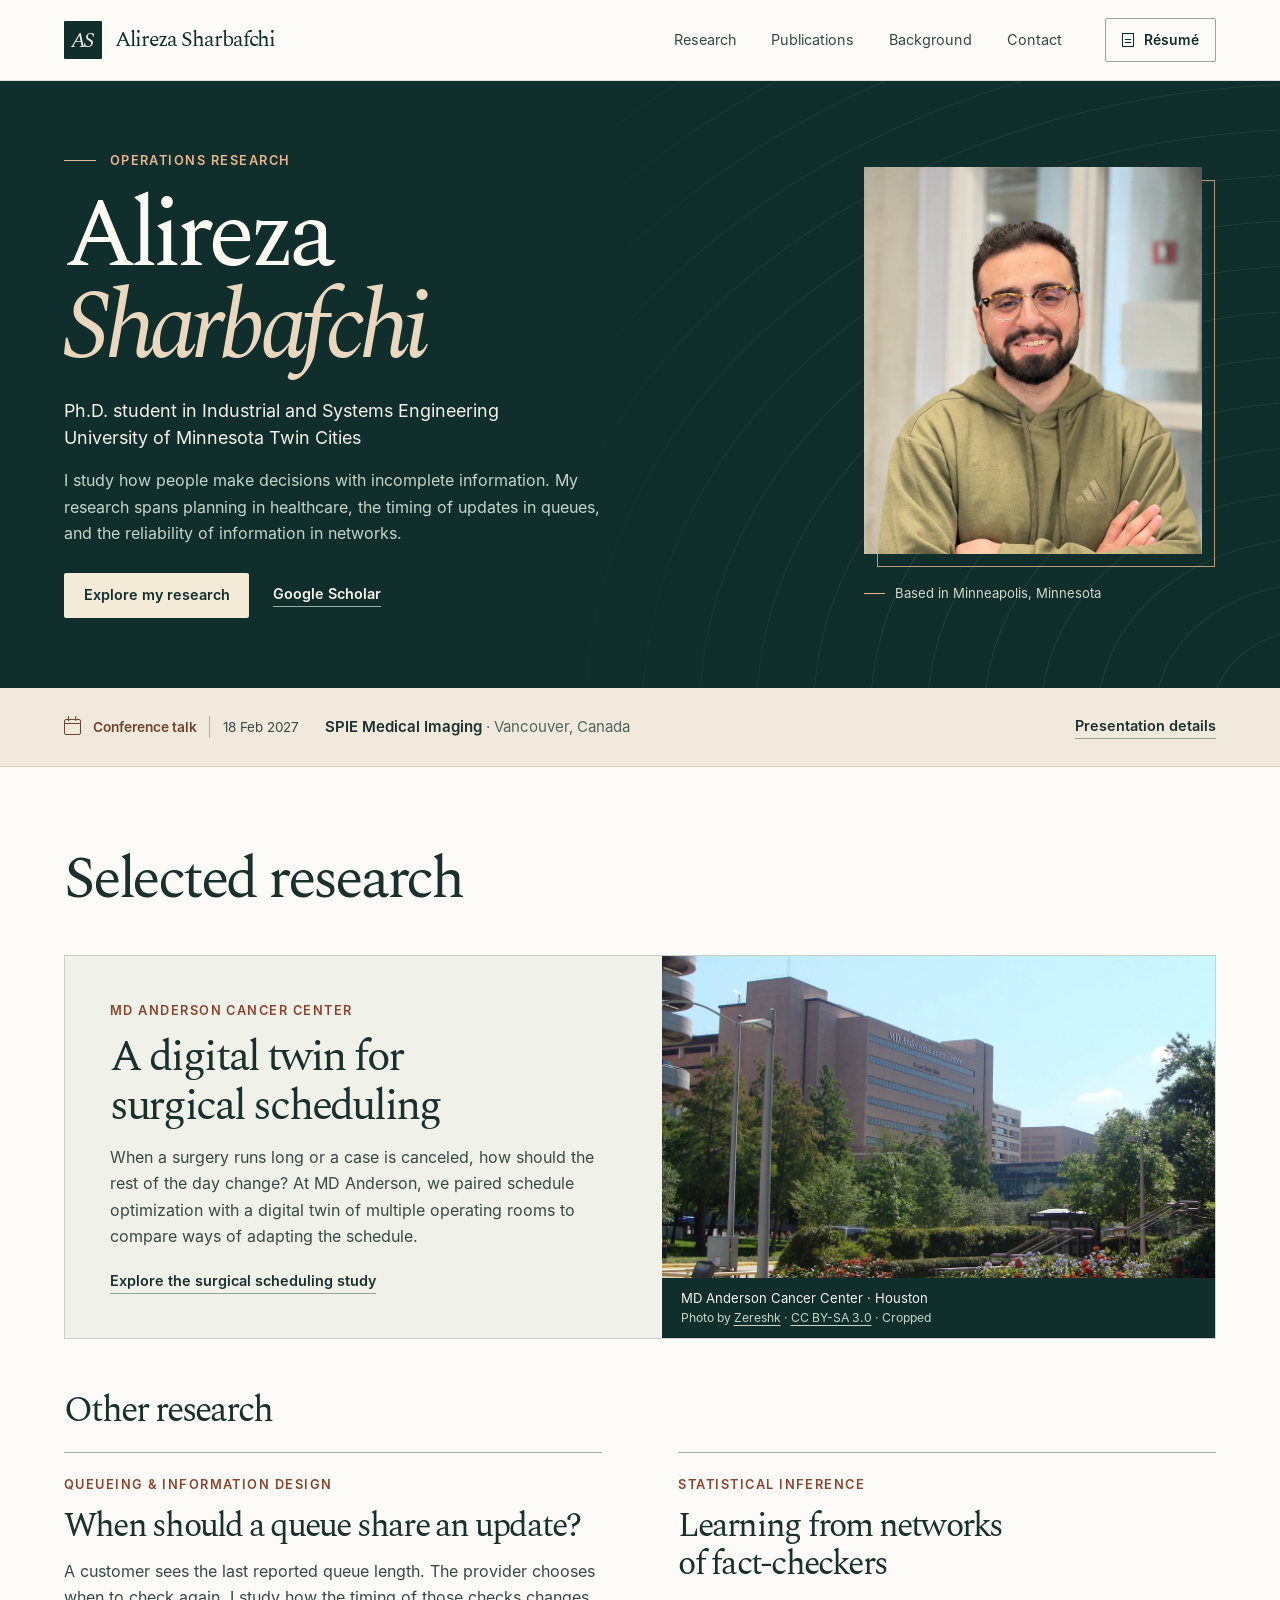
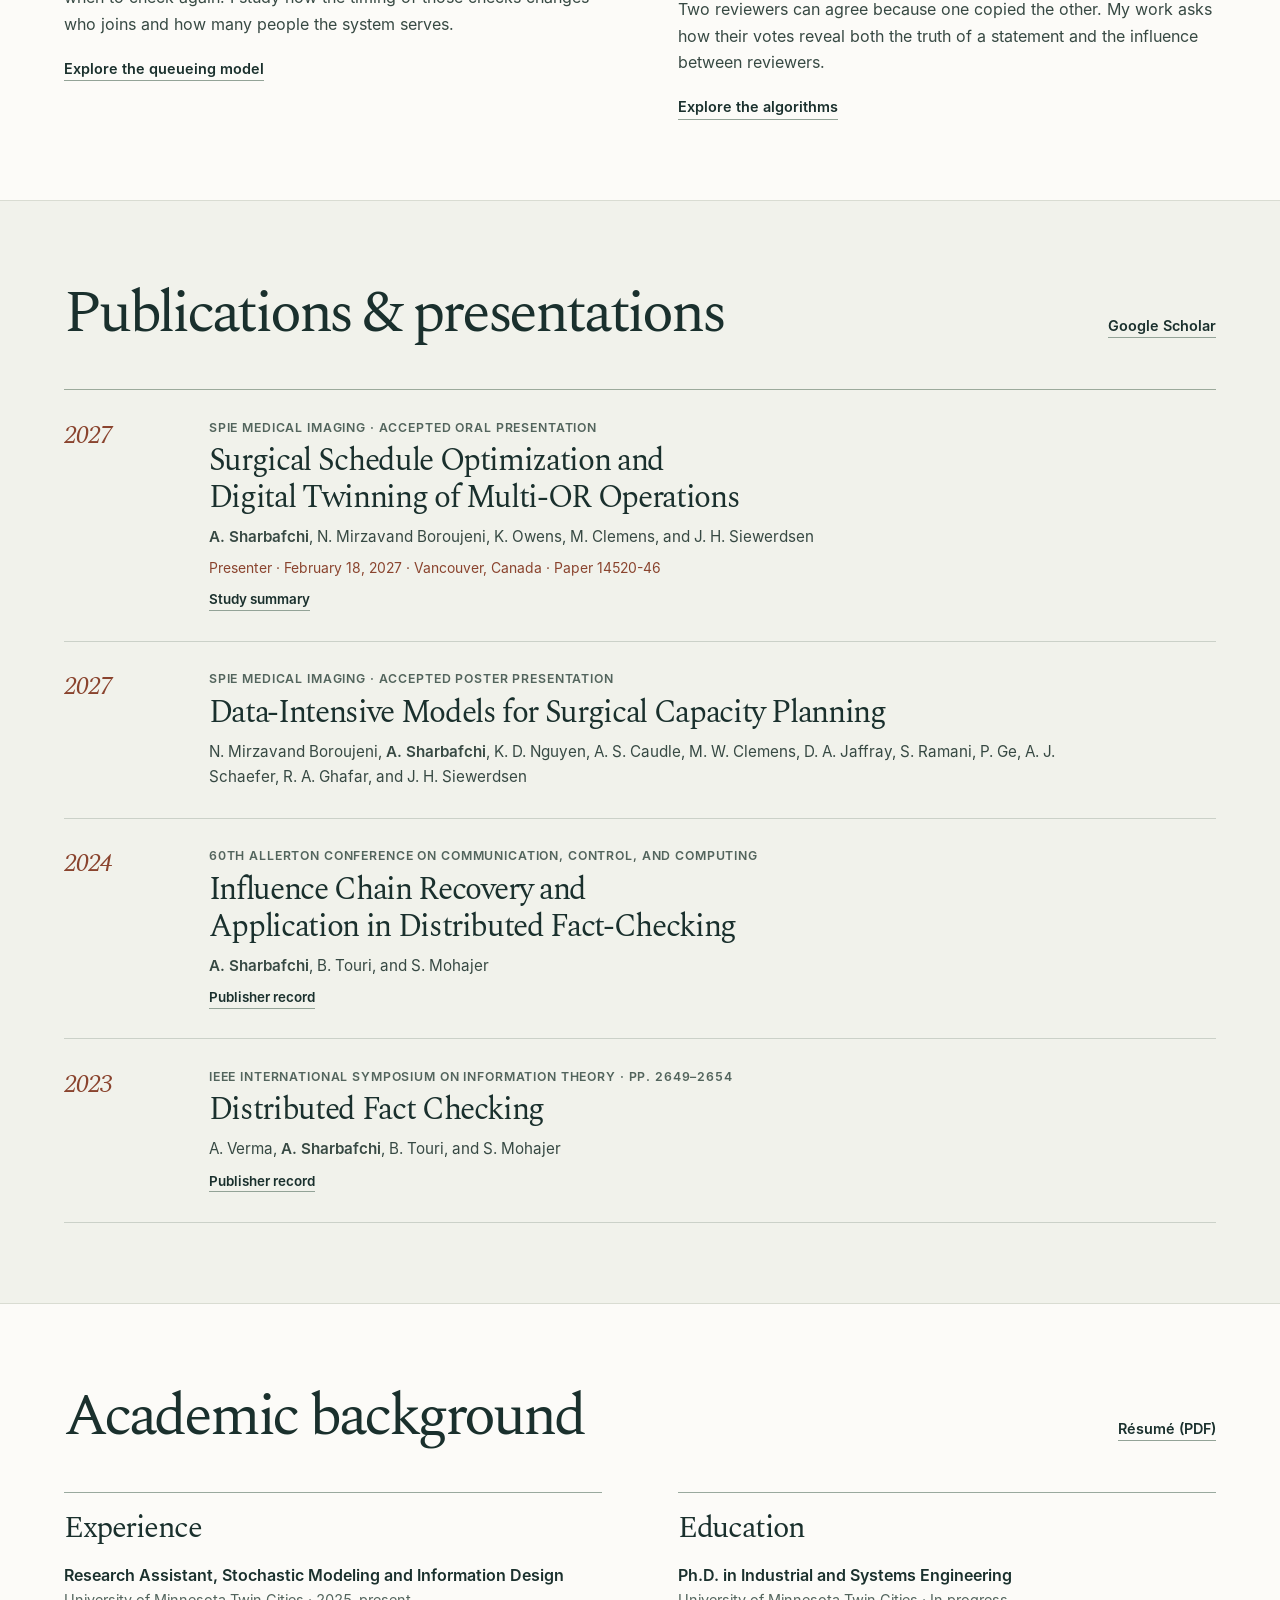
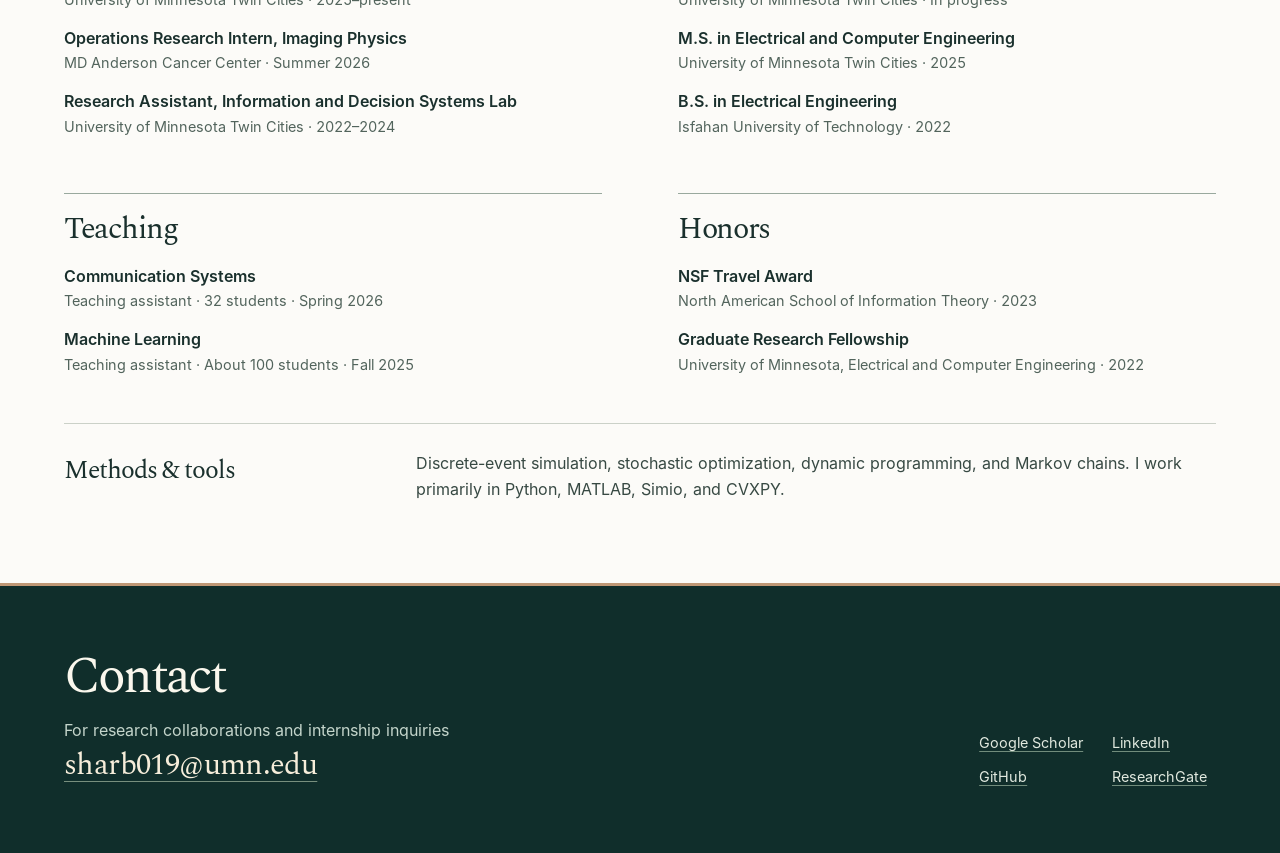
==== commit 916d55ad: "Feature MD Anderson, use the hoodie portrait, and illustrate each research topic" ====
--- a/index.html
+++ b/index.html
@@ -18,19 +18,19 @@
   <meta property="og:title" content="Alireza Sharbafchi | Operations Research">
   <meta property="og:description" content="Alireza Sharbafchi is a Ph.D. student at the University of Minnesota Twin Cities studying queueing, information design, statistical inference, and healthcare operations.">
   <meta property="og:url" content="https://alirezasharbaf.github.io/">
-  <meta property="og:image" content="https://alirezasharbaf.github.io/assets/headshot-tmc3.jpg">
+  <meta property="og:image" content="https://alirezasharbaf.github.io/assets/headshot-2026.jpeg">
   <meta property="og:image:alt" content="Alireza Sharbafchi">
   <meta name="twitter:card" content="summary">
   <meta name="twitter:title" content="Alireza Sharbafchi | Operations Research">
   <meta name="twitter:description" content="Alireza Sharbafchi is a Ph.D. student at the University of Minnesota Twin Cities studying queueing, information design, statistical inference, and healthcare operations.">
-  <meta name="twitter:image" content="https://alirezasharbaf.github.io/assets/headshot-tmc3.jpg">
+  <meta name="twitter:image" content="https://alirezasharbaf.github.io/assets/headshot-2026.jpeg">
   <script type="application/ld+json">{
   "@context": "https://schema.org",
   "@type": "Person",
   "@id": "https://alirezasharbaf.github.io/#person",
   "name": "Alireza Sharbafchi",
   "url": "https://alirezasharbaf.github.io/",
-  "image": "https://alirezasharbaf.github.io/assets/headshot-tmc3.jpg",
+  "image": "https://alirezasharbaf.github.io/assets/headshot-2026.jpeg",
   "email": "mailto:sharb019@umn.edu",
   "jobTitle": "Ph.D. student in Industrial and Systems Engineering",
   "affiliation": {
@@ -69,7 +69,7 @@
     gtag('js', new Date());
     gtag('config', 'G-JD268DM8Z5');
   </script>
-  
+
 </head>
 <body>
 <a class="skip-link" href="#main">Skip to content</a>
@@ -91,22 +91,22 @@
       <p class="eyebrow ruled">Operations research</p>
       <h1 id="name">Alireza <em>Sharbafchi</em></h1>
       <p class="affiliation"><span>Ph.D. student in Industrial and Systems Engineering</span> <span>University of Minnesota Twin Cities</span></p>
-      <p class="hero-intro">I study how people make decisions with incomplete information. My work connects the timing of updates in queues, the reliability of information in networks, and the use of operations research in healthcare.</p>
+      <p class="hero-intro">I study how people make decisions with incomplete information. My research spans planning in healthcare, the timing of updates in queues, and the reliability of information in networks.</p>
       <div class="actions">
         <a class="button" href="#research">Explore my research</a>
         <a class="text-link" href="https://scholar.google.com/citations?user=oZZttsgAAAAJ&amp;hl=en">Google Scholar</a>
       </div>
     </div>
     <figure class="portrait">
-      <div class="portrait-frame"><img src="assets/alireza-sharbafchi.webp" alt="Alireza Sharbafchi" width="820" height="939" fetchpriority="high"></div>
-      <figcaption><span class="tiny-rule" aria-hidden="true"></span> Minneapolis, Minnesota</figcaption>
+      <div class="portrait-frame"><img src="assets/alireza-sharbafchi-hoodie.webp" alt="Alireza Sharbafchi wearing an olive hoodie" width="820" height="939" fetchpriority="high"></div>
+      <figcaption><span class="tiny-rule" aria-hidden="true"></span> Based in Minneapolis, Minnesota</figcaption>
     </figure>
   </section></div>
 
   <aside class="talk-strip" aria-label="Conference presentation">
     <div class="wrap talk-inner">
       <div class="talk-meta"><span class="calendar-icon" aria-hidden="true"></span><span>Conference talk</span><time datetime="2027-02-18">18 Feb 2027</time></div>
-      <p><strong>SPIE Medical Imaging</strong><span class="talk-location"> · Vancouver, Canada</span></p>
+      <p><strong>SPIE Medical Imaging</strong><span class="talk-location">Vancouver, Canada</span></p>
       <a class="text-link" href="#conference">Presentation details</a>
     </div>
   </aside>
@@ -114,31 +114,34 @@
   <section class="section wrap" id="research" aria-labelledby="research-title">
     <span class="anchor-alias" id="projects" aria-hidden="true"></span>
     <header class="section-head"><h2 id="research-title">Selected research</h2></header>
-    <article class="feature">
+    <article class="feature" id="md-anderson" aria-labelledby="md-anderson-title">
       <div class="feature-copy">
+        <p class="eyebrow">MD Anderson Cancer Center</p>
+        <h3 id="md-anderson-title"><a href="research/surgical-scheduling/">A digital twin for surgical scheduling</a></h3>
+        <p>When a surgery runs long or a case is canceled, how should the rest of the day change? At MD Anderson, we paired schedule optimization with a digital twin of multiple operating rooms to compare ways of adapting the schedule.</p>
+        <a class="text-link" href="research/surgical-scheduling/">Explore the surgical scheduling study</a>
+      </div>
+      <figure class="campus-photo">
+        <img src="assets/md-anderson-campus.webp" width="1120" height="797" loading="lazy" alt="A glass skybridge connecting buildings on the MD Anderson campus in Houston">
+        <figcaption><span>MD Anderson Cancer Center · Houston</span><small>Photo by <a href="https://commons.wikimedia.org/wiki/File:UTMDA4.JPG">Zereshk</a> · <a rel="license" href="https://creativecommons.org/licenses/by-sa/3.0/">CC BY-SA 3.0</a> · Cropped</small></figcaption>
+      </figure>
+    </article>
+  </section>
+  <section class="wrap further-research" aria-labelledby="other-research-title">
+    <h2 id="other-research-title">Other research</h2>
+    <div class="research-pair">
+      <article>
         <p class="eyebrow">Queueing &amp; information design</p>
         <h3><a href="research/queue-monitoring/">When should a queue share an update?</a></h3>
         <p>A customer sees the last reported queue length. The provider chooses when to check again. I study how the timing of those checks changes who joins and how many people the system serves.</p>
         <a class="text-link" href="research/queue-monitoring/">Explore the queueing model</a>
-      </div>
-      <figure class="belief-chart">
-        <figcaption><span class="chart-kicker">Two-state model</span><span class="chart-title">How a report ages</span><span class="chart-subtitle">Probability the server is busy</span></figcaption>
-        <img src="assets/queue-belief.png" width="960" height="384" loading="lazy" alt="Probability of a busy server starts at 100% after a busy observation, or 0% after an idle observation. Both curves approach 50% as time passes.">
-        <div class="chart-legend" aria-hidden="true"><span><i class="busy-key"></i>Last seen busy</span><span><i class="idle-key"></i>Last seen idle</span></div>
-      </figure>
-    </article>
-    <div class="research-pair">
+      </article>
       <article>
         <p class="eyebrow">Statistical inference</p>
         <h3><a href="research/distributed-fact-checking/">Learning from networks of fact-checkers</a></h3>
         <p>Two reviewers can agree because one copied the other. My work asks how their votes reveal both the truth of a statement and the influence between reviewers.</p>
         <a class="text-link" href="research/distributed-fact-checking/">Explore the algorithms</a>
       </article>
-      <article>
-        <p class="eyebrow">Healthcare operations</p>
-        <h3>Operations research at MD Anderson</h3>
-        <p>During my summer internship in the Department of Imaging Physics at MD Anderson Cancer Center, I studied how operations research can support planning in surgical care.</p>
-      </article>
     </div>
   </section>
 
@@ -147,9 +150,16 @@
       <header class="section-head divided"><h2 id="publications-title">Publications &amp; presentations</h2><a class="text-link" href="https://scholar.google.com/citations?user=oZZttsgAAAAJ&amp;hl=en">Google Scholar</a></header>
       <ol class="pub-list">
         <li id="conference"><span class="pub-year">2027</span><div>
-          <p class="pub-venue">Conference presentations · Vancouver, Canada</p>
-          <h3>SPIE Medical Imaging</h3>
-          <p class="authors">Scheduled oral presenter on <time datetime="2027-02-18">February 18, 2027</time>, and co-author of an accepted poster.</p>
+          <p class="pub-venue">SPIE Medical Imaging · Accepted oral presentation</p>
+          <h3><a href="research/surgical-scheduling/#presentation">Surgical Schedule Optimization and Digital Twinning of Multi-OR Operations</a></h3>
+          <p class="authors"><strong>A. Sharbafchi</strong>, N. Mirzavand Boroujeni, K. Owens, M. Clemens, and J. H. Siewerdsen</p>
+          <p class="talk-details">Presenter · <time datetime="2027-02-18">February 18, 2027</time> · Vancouver, Canada · Paper 14520-46</p>
+          <a class="citation-link" href="research/surgical-scheduling/#spie">Study summary</a>
+        </div></li>
+        <li><span class="pub-year">2027</span><div>
+          <p class="pub-venue">SPIE Medical Imaging · Accepted poster presentation</p>
+          <h3>Data-Intensive Models for Surgical Capacity Planning</h3>
+          <p class="authors">N. Mirzavand Boroujeni, <strong>A. Sharbafchi</strong>, K. D. Nguyen, A. S. Caudle, M. W. Clemens, D. A. Jaffray, S. Ramani, P. Ge, A. J. Schaefer, R. A. Ghafar, and J. H. Siewerdsen</p>
         </div></li>
         <li><span class="pub-year">2024</span><div>
           <p class="pub-venue">60th Allerton Conference on Communication, Control, and Computing</p>
--- a/assets/site.css
+++ b/assets/site.css
@@ -128,6 +128,7 @@
 .calendar-icon::after { content: ""; position: absolute; width: 1.5px; height: .28rem; top: -.22rem; left: .18rem; background: currentColor; box-shadow: .45rem 0 currentColor; }
 .talk-inner p { margin: 0; font-size: .94rem; }
 .talk-location { color: var(--muted); }
+.talk-location::before { content: " · "; white-space: pre; }
 .talk-inner > a { margin-left: auto; flex: 0 0 auto; }
 .section { padding-block: clamp(3.6rem, 6.3vw, 6.5rem); }
 .section-head { margin-bottom: clamp(1.65rem, 3.4vw, 2.8rem); }
@@ -141,6 +142,16 @@
 .feature-copy h3 a:hover, .research-pair h3 a:hover, .pub-list h3 a:hover { text-decoration: underline; text-decoration-thickness: 1px; }
 .feature-copy > p:not(.eyebrow), .research-pair article > p:not(.eyebrow) { color: var(--body); max-width: 36rem; }
 .feature-copy > a, .research-pair article > a { margin-top: 1.3rem; }
+.section#research { padding-bottom: 0; }
+.further-research { padding-block: clamp(2.6rem, 4.1vw, 4rem) clamp(3.6rem, 6.3vw, 6.5rem); }
+.further-research h2 { font-size: clamp(1.9rem, 2.8vw, 2.45rem); }
+.further-research .research-pair { margin-top: 1.35rem; }
+.campus-photo { min-width: 0; display: flex; flex-direction: column; background: var(--deep); color: #f6f5eb; }
+.campus-photo img { width: 100%; height: auto; aspect-ratio: 1.8; object-fit: cover; object-position: 50% 48%; flex-grow: 1; }
+.campus-photo figcaption { padding: .7rem 1.15rem; font-size: .82rem; line-height: 1.5; }
+.campus-photo figcaption span, .campus-photo figcaption small { display: block; }
+.campus-photo figcaption small { font-size: .76rem; color: #c5d6c9; }
+.campus-photo a:hover { color: var(--brass); }
 .belief-chart { background: #183f39; color: #f6f5e9; padding: clamp(1.4rem, 3.1vw, 2.7rem); display: flex; flex-direction: column; justify-content: center; }
 .chart-kicker { color: #dcc7a4; display: block; font-size: .76rem; }
 .chart-title, .figure-title { display: block; font: 400 clamp(1.6rem, 2.6vw, 2.05rem)/1.18 var(--serif); letter-spacing: -.037em; margin-top: .23rem; }
@@ -160,6 +171,7 @@
 .pub-venue { color: var(--muted); font-size: .77rem; letter-spacing: .07em; }
 .pub-list h3 { font-size: clamp(1.55rem, 2.45vw, 2.05rem); line-height: 1.18; letter-spacing: -.043em; margin: .38rem 0 .42rem; max-width: 49rem; }
 .authors { color: var(--body); font-size: .95rem; max-width: 55rem; }
+.talk-details { color: var(--copper); font-size: .87rem; margin-top: .5rem; }
 .citation-link { margin-top: .58rem; font-size: .84rem; }
 .background-grid { display: grid; grid-template-columns: 1fr 1fr; gap: 2.5rem clamp(2rem, 6vw, 5rem); }
 .group-title { font-size: 1.9rem; letter-spacing: -.048em; line-height: 1.27; border-top: 1px solid #99a99e; padding-top: 1rem; margin-bottom: 1rem; }
@@ -209,6 +221,8 @@
 .method-list dd { color: var(--body); }
 .queue-figure { border: 1px solid #bfcbbf; background: #edf1e8; margin-top: 1.4rem; padding: clamp(1.3rem, 3.5vw, 2rem); }
 .queue-figure .eyebrow { display: block; }
+.queue-figure .inline-plot { margin-top: 1rem; padding: 1rem 1.3rem; }
+.article-body .plot-label { color: #f4f4e8; font-size: .9rem; font-weight: 600; }
 .queue-controls { display: grid; grid-template-columns: .8fr 1.25fr; gap: 1.5rem; margin-top: 1.4rem; }
 .queue-controls fieldset { border: 0; padding: 0; min-width: 0; }
 .queue-controls legend, .range-label label { font-size: .88rem; color: var(--ink); font-weight: 600; }
@@ -226,6 +240,51 @@
 .prob-track { overflow: hidden; background: #ccdacd; height: .55rem; margin-top: .6rem; }
 .prob-track span { width: 31.6%; display: block; height: 100%; background: #296055; }
 .article-body .figure-note { color: var(--muted); font-size: .84rem; margin-top: .65rem; }
+.curve-panel { position: relative; margin: .65rem 0 .55rem; }
+.belief-chart .curve-panel img { margin: 0; width: 100%; max-width: none; }
+.curve-line { position: absolute; top: 10%; height: 66%; width: 1px; border-left: 1px dashed #e5e7d6; pointer-events: none; }
+.curve-point { width: .7rem; height: .7rem; border: 2px solid #173c35; outline: 1.5px solid #f7f4e8; border-radius: 50%; position: absolute; transform: translate(-50%,-50%); background: #a3d8cb; pointer-events: none; }
+.curve-point[data-state="busy"] { background: #f4ba86; }
+.illustration { background: #edf1e8; border: 1px solid #bfcbbf; padding: clamp(1.15rem, 3.4vw, 2rem); margin-top: 1.4rem; }
+.illustration .eyebrow { display: block; }
+.figure-options { border: 0; padding: 0; margin-top: 1.2rem; min-width: 0; }
+.figure-options legend { font-size: .9rem; font-weight: 600; margin-bottom: .45rem; padding: 0; }
+.segmented { display: inline-flex; flex-wrap: wrap; gap: .35rem; }
+.segmented label { position: relative; display: inline-flex; cursor: pointer; }
+.segmented input { position: absolute; opacity: 0; width: 1px; height: 1px; }
+.segmented label > span { padding: .45rem .8rem; border: 1px solid #98ac9a; border-radius: 2px; background: var(--paper); font-size: .87rem; line-height: 1.5; }
+.segmented input:checked + span { background: var(--green); color: white; border-color: var(--green); }
+.segmented input:focus-visible + span { outline: 3px solid #b85c35; outline-offset: 2px; }
+.schedule-display { margin-block: 1.45rem; display: grid; grid-template-columns: clamp(3.5rem, 11%, 5.8rem) minmax(0, 1fr); gap: .4rem .55rem; }
+.time-axis { grid-column: 2; display: flex; justify-content: space-between; color: var(--muted); font-size: .82rem; font-variant-numeric: tabular-nums; }
+.room-names, .case-tracks { display: grid; grid-template-rows: repeat(2, 2.1rem); row-gap: .5rem; }
+.room-names { align-items: center; grid-row: 2; grid-column: 1; color: var(--body); font-size: .86rem; }
+.case-tracks {
+  grid-row: 2; grid-column: 2; grid-template-columns: repeat(6, minmax(0, 1fr));
+  border-inline: 1px solid #b7c7b9; background: repeating-linear-gradient(to right, #c5d2c6 0 1px, transparent 1px calc(100% / 6));
+}
+.case-block { min-width: 0; display: grid; place-items: center; margin-right: 2px; border-radius: 2px; color: white; font-size: .83rem; font-weight: 600; line-height: 1; }
+.block-a { grid-area: 1 / 1 / 2 / span 2; background: #2c6256; }
+.block-b { grid-area: 1 / 3 / 2 / span 2; background: #924d35; }
+.block-c { grid-area: 2 / 1 / 3 / span 3; background: #4e6274; }
+[data-mode="delayed"] .block-a, [data-mode="adjusted"] .block-a { grid-column: 1 / span 4; }
+[data-mode="delayed"] .block-b { grid-column: 5 / span 2; }
+[data-mode="adjusted"] .block-b { grid-area: 2 / 4 / 3 / span 2; }
+.readout { border-top: 1px solid #b8c7b9; padding-top: 1rem; margin-top: 1rem; }
+.readout > div { display: flex; justify-content: space-between; align-items: baseline; gap: .7rem; }
+.readout > div > span { color: var(--body); font-size: .9rem; }
+.readout > div > strong { font: 400 clamp(1.55rem, 2.8vw, 2rem)/1.15 var(--serif); letter-spacing: -.045em; white-space: nowrap; }
+.article-body .readout p, .article-body .figure-intro { font-size: .94rem; margin-top: .55rem; }
+.vote-rows { margin-block: 1.1rem; border-top: 1px solid #b8c7b9; }
+.vote-rows > div { display: grid; grid-template-columns: 1fr 1fr 1fr; align-items: baseline; gap: .4rem; padding: .55rem 0; border-bottom: 1px solid #c5d0c4; font-size: .91rem; }
+.vote-rows > div > span:last-child { text-align: right; color: var(--muted); }
+.chain-figure { padding: 1.2rem 0; margin-block: 1.2rem; border-block: 1px solid var(--line); }
+.review-chain { padding: 0; list-style: none; display: flex; align-items: center; margin: .75rem 0; }
+.review-chain li { flex: 1; position: relative; margin-right: 1.9rem; padding: .5rem .2rem; background: #e7eee4; color: var(--green); text-align: center; font-size: .88rem; font-weight: 600; }
+.review-chain li:last-child { margin: 0; }
+.review-chain li:not(:last-child)::before { content: ""; position: absolute; width: 1.3rem; height: 1px; left: calc(100% + .25rem); top: 50%; background: #6b8172; }
+.review-chain li:not(:last-child)::after { content: ""; position: absolute; width: .4rem; height: .4rem; border: solid #6b8172; border-width: 1px 1px 0 0; left: calc(100% + 1.1rem); top: calc(50% - .17rem); transform: rotate(45deg); }
+.article-body .chain-figure > p { font-size: .93rem; }
 @media (max-width: 53rem) {
   .hero { grid-template-columns: 1.3fr .78fr; gap: 2.4rem; }
   .hero h1 { font-size: clamp(3.7rem, 8.2vw, 5.1rem); }
@@ -235,6 +294,7 @@
   .main-nav { gap: 1rem; }
   .talk-inner { gap: 1rem; }
   .talk-location { display: block; font-size: .85rem; }
+  .talk-location::before { content: none; }
   .talk-inner > a { font-size: .82rem; }
   .case-layout { grid-template-columns: 10.5rem 1fr; gap: 2rem; }
 }
@@ -265,7 +325,6 @@
   .talk-meta { grid-column: 1 / -1; gap: .65rem; }
   .talk-inner p { font-size: .9rem; }
   .talk-inner > a { align-self: end; }
-  .talk-location { display: inline; }
   .section { padding-block: 3.4rem; }
   .feature { grid-template-columns: 1fr; }
   .belief-chart { padding: 1.5rem; }
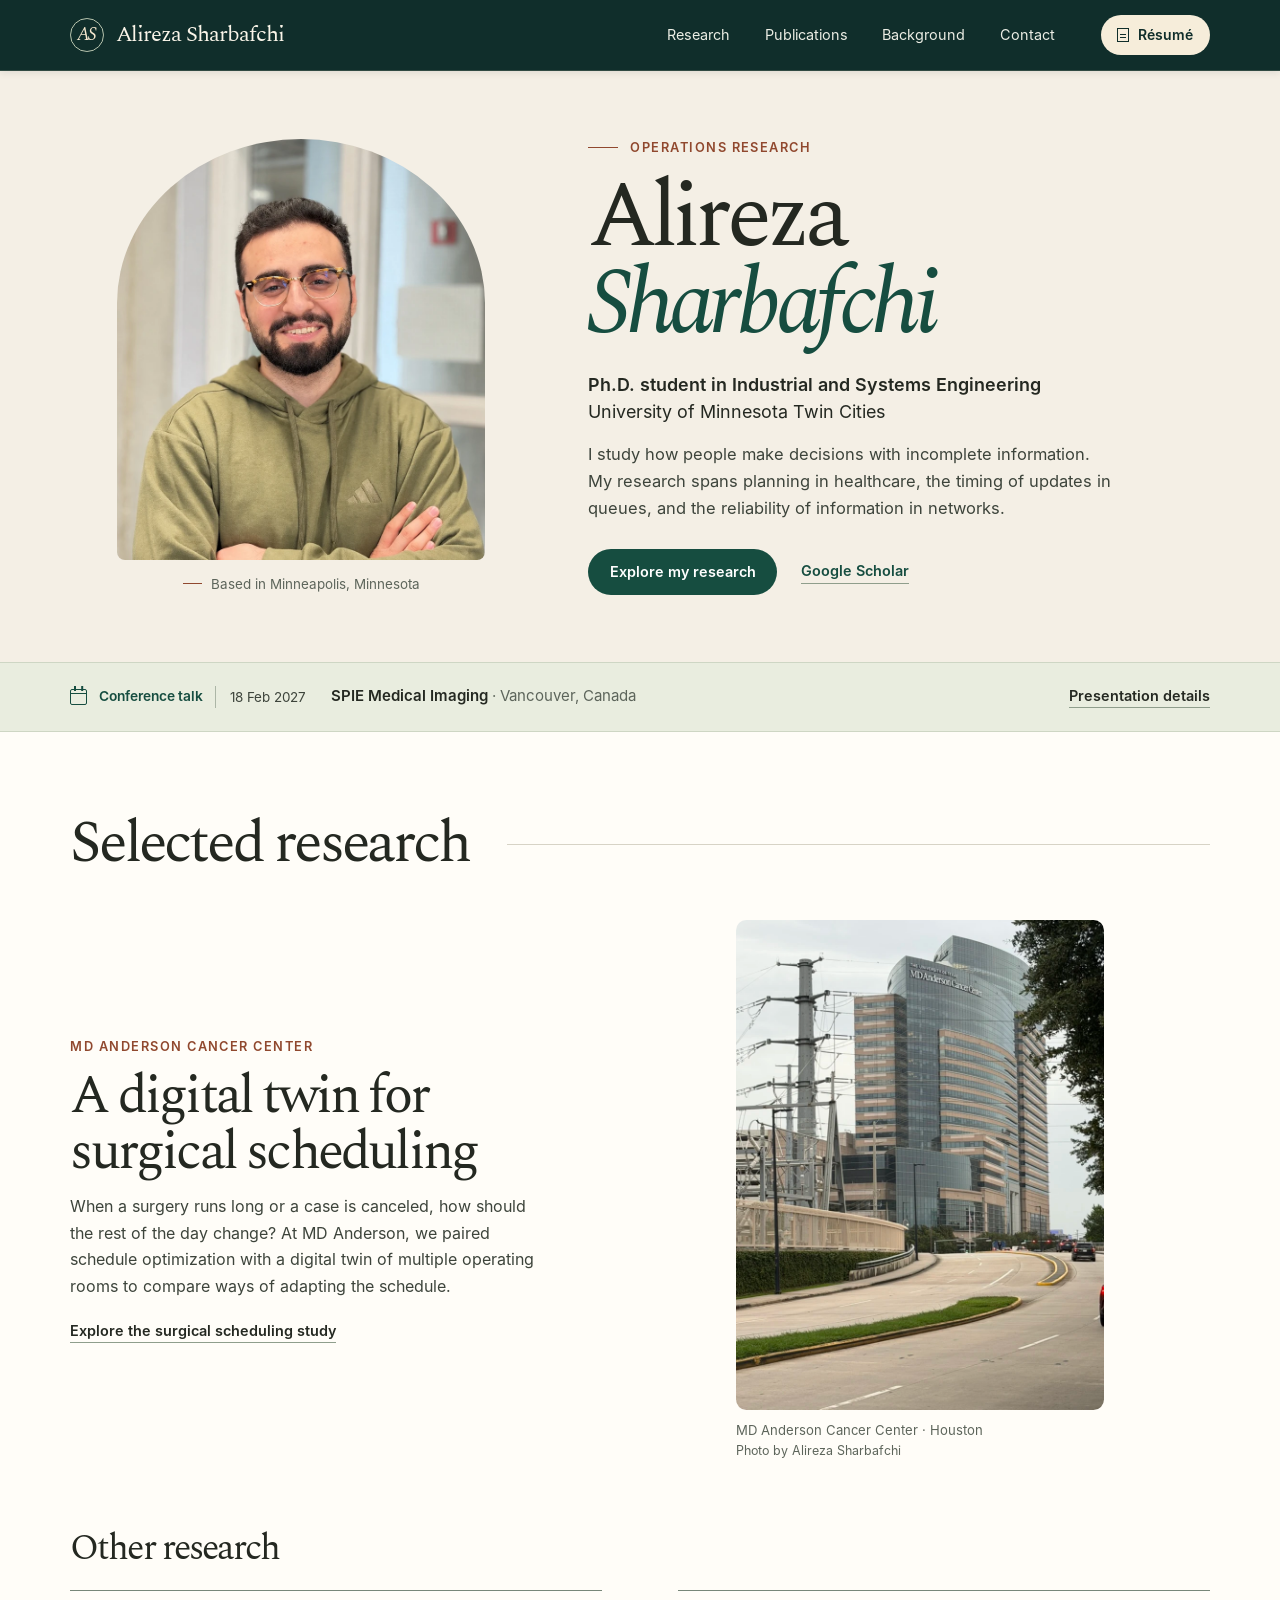
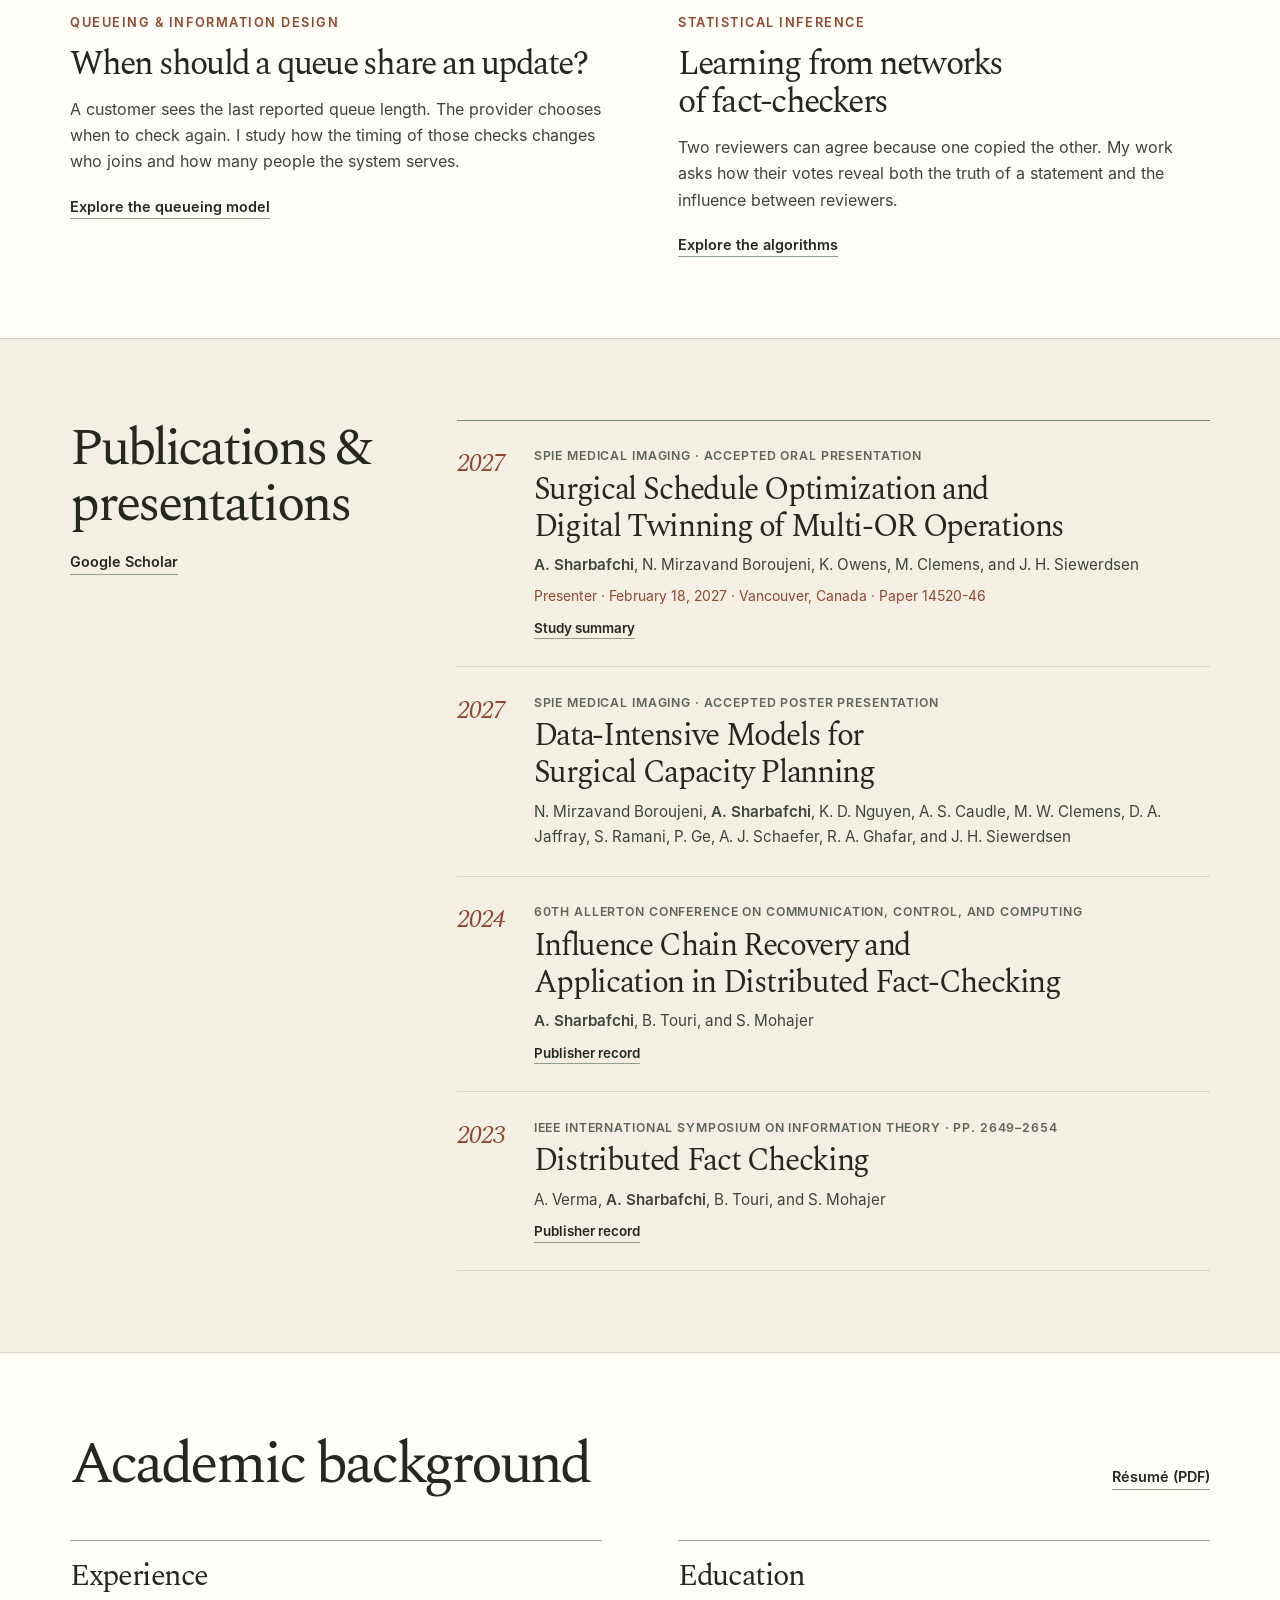
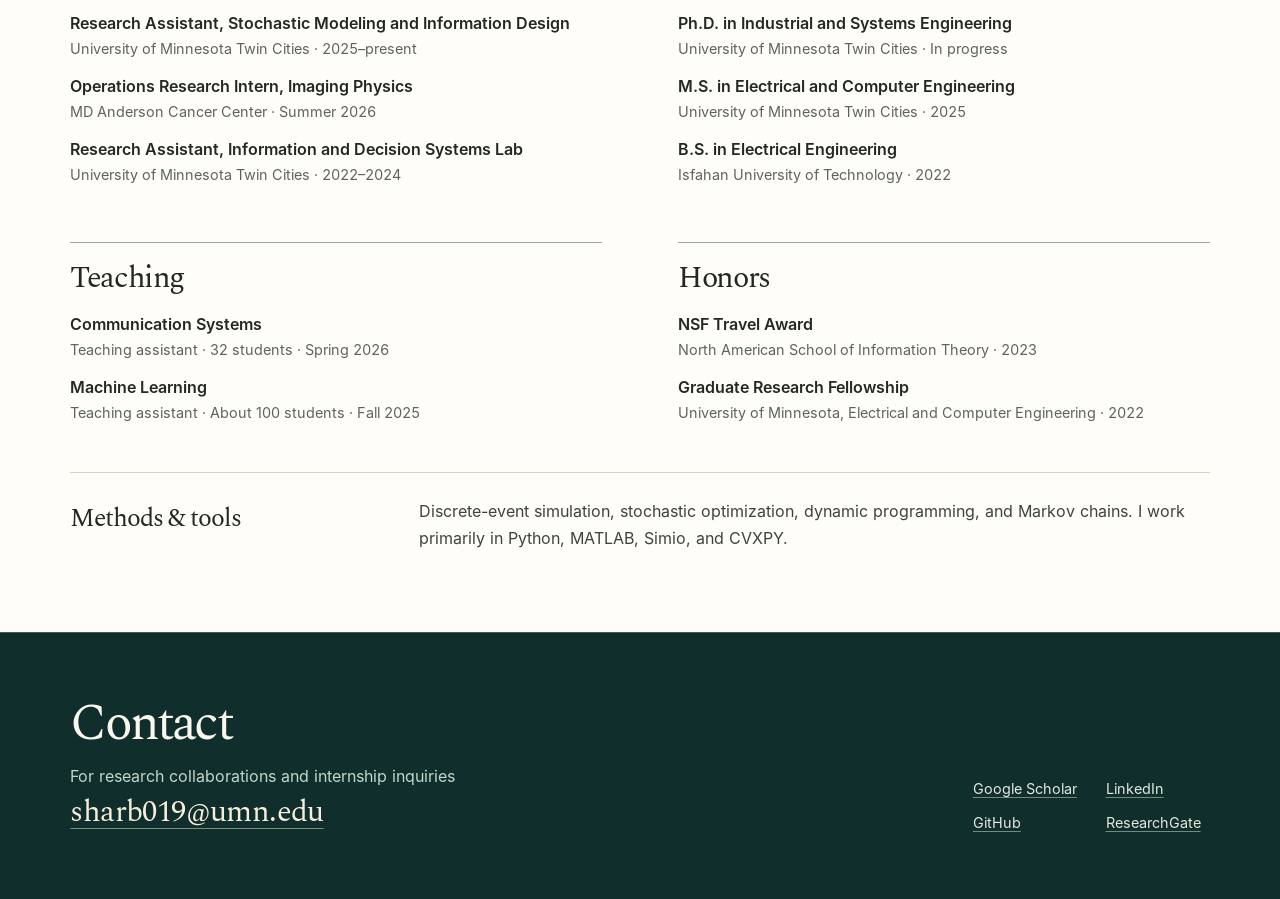
==== commit 9a423510: "Feature Alireza’s own photograph of MD Anderson Cancer Center" ====
--- a/index.html
+++ b/index.html
@@ -122,8 +122,8 @@
         <a class="text-link" href="research/surgical-scheduling/">Explore the surgical scheduling study</a>
       </div>
       <figure class="campus-photo">
-        <img src="assets/md-anderson-campus.webp" width="1120" height="797" loading="lazy" alt="A glass skybridge connecting buildings on the MD Anderson campus in Houston">
-        <figcaption><span>MD Anderson Cancer Center · Houston</span><small>Photo by <a href="https://commons.wikimedia.org/wiki/File:UTMDA4.JPG">Zereshk</a> · <a rel="license" href="https://creativecommons.org/licenses/by-sa/3.0/">CC BY-SA 3.0</a> · Cropped</small></figcaption>
+        <img src="assets/md-anderson-houston.webp" width="768" height="1024" loading="lazy" alt="A curving road leads to the glass tower marked MD Anderson Cancer Center in Houston">
+        <figcaption><span>MD Anderson Cancer Center · Houston</span><small>Photo by Alireza Sharbafchi</small></figcaption>
       </figure>
     </article>
   </section>
--- a/assets/site.css
+++ b/assets/site.css
@@ -26,22 +26,25 @@
 }
 :root {
   color-scheme: light;
-  --paper: #fcfbf8;
-  --wash: #f1f2eb;
-  --ink: #1a302d;
-  --green: #103a34;
+  --paper: #fffdf8;
+  --wash: #f4efe5;
+  --ink: #242821;
+  --green: #164d40;
   --deep: #102e2b;
-  --body: #374943;
-  --muted: #52645c;
-  --line: #cbd1c8;
-  --copper: #8a442e;
-  --brass: #e8b78f;
+  --body: #3d443b;
+  --muted: #5d655b;
+  --line: #d7d3c6;
+  --copper: #90482e;
+  --brass: #edc49b;
   --serif: Spectral, Georgia, "Times New Roman", serif;
   --sans: Inter, -apple-system, BlinkMacSystemFont, "Segoe UI", Arial, sans-serif;
-  --gutter: clamp(1.25rem, 5vw, 4.75rem);
+  --gutter: clamp(1.25rem, 5.5vw, 5rem);
+  --brand-row: 4.375rem;
+  --nav-row: 0rem;
+  --header-offset: calc(var(--brand-row) + var(--nav-row) + 1px + 1rem);
 }
 *, *::before, *::after { box-sizing: border-box; }
-html { scroll-padding-top: 1.6rem; }
+html { scroll-padding-top: var(--header-offset); }
 body {
   margin: 0;
   background: var(--paper);
@@ -49,7 +52,7 @@
   font: 1rem/1.65 var(--sans);
   -webkit-font-smoothing: antialiased;
 }
-.wrap { width: min(100% - 2 * var(--gutter), 72rem); margin-inline: auto; }
+.wrap { width: min(100% - 2 * var(--gutter), 74rem); margin-inline: auto; }
 img { max-width: 100%; height: auto; display: block; }
 h1, h2, h3, p, ol, dl, dd, figure, fieldset { margin: 0; }
 h1, h2, h3 { font-family: var(--serif); font-weight: 400; }
@@ -63,66 +66,78 @@
 ::selection { background: #efd0b6; color: var(--deep); }
 strong, b { font-weight: 600; }
 [hidden] { display: none !important; }
-.skip-link { position: absolute; z-index: 5; left: 1rem; top: -6rem; padding: .65rem 1.1rem; background: white; color: var(--deep); }
-.skip-link:focus { top: .5rem; }
-.site-header { background: var(--paper); border-bottom: 1px solid #dcdfd7; }
-.masthead { display: flex; align-items: center; gap: clamp(1.2rem, 3.4vw, 3.2rem); min-height: 5rem; }
-.brand { display: inline-flex; align-items: center; gap: .8rem; text-decoration: none; color: var(--deep); white-space: nowrap; }
+.skip-link { position: fixed; z-index: 21; left: 1rem; top: .5rem; transform: translateY(-160%); padding: .65rem 1.1rem; background: white; color: var(--deep); }
+.skip-link:focus { transform: none; }
+.site-header {
+  position: sticky;
+  top: 0;
+  z-index: 20;
+  background: var(--deep);
+  color: #faf5e9;
+  border-bottom: 1px solid #314b43;
+  box-shadow: 0 2px 7px rgb(25 37 29 / 9%);
+}
+.masthead { display: flex; align-items: center; gap: clamp(1.2rem, 3.6vw, 3rem); min-height: var(--brand-row); }
+.brand { display: inline-flex; align-items: center; gap: .7rem; text-decoration: none; color: inherit; white-space: nowrap; }
+.brand:hover { color: #fff; }
 .monogram {
-  display: grid; place-items: center; width: 2.38rem; height: 2.38rem;
-  background: var(--deep); color: #f8f2e7; border-radius: 1px;
-  font: italic 1.36rem/1 var(--serif); letter-spacing: -.12em; padding: .1rem .16rem 0 0;
-}
-.brand-name { font: 400 1.36rem/1 var(--serif); letter-spacing: -.05em; }
+  display: grid; place-items: center; width: 2.12rem; height: 2.12rem;
+  border: 1px solid #b7c4ae; border-radius: 50%; color: #f6e9d0;
+  font: italic 1.16rem/1 var(--serif); letter-spacing: -.11em; padding-right: .14em;
+}
+.brand-name { font: 400 1.4rem/1.15 var(--serif); letter-spacing: -.045em; }
 .main-nav { margin-left: auto; display: flex; align-items: center; gap: clamp(1rem, 2.7vw, 2.55rem); }
-.main-nav a { text-decoration: none; font-size: .9rem; color: var(--body); padding-block: .48rem; }
-.main-nav a:hover, .main-nav a:focus-visible, .main-nav a[aria-current] { color: var(--copper); text-decoration: underline; text-underline-offset: .4rem; }
+.main-nav a { display: inline-flex; align-items: center; min-height: 2.75rem; color: #eceee5; text-decoration: none; font-size: .9rem; }
+.main-nav a:hover, .main-nav a:focus-visible, .main-nav a[aria-current] { color: #f1c9a4; text-decoration: underline; text-underline-offset: .35rem; }
+.site-header a:focus-visible { outline-color: #ffca93; }
 .resume-link {
-  display: inline-flex; align-items: center; gap: .65rem; border: 1px solid #9aa79c; border-radius: 2px;
-  padding: .58rem 1rem; text-decoration: none; font-weight: 600; font-size: .87rem; color: var(--deep);
-}
-.resume-link:hover { border-color: var(--deep); background: #e9ede4; color: var(--deep); }
+  display: inline-flex; align-items: center; gap: .55rem; border-radius: 100rem;
+  padding: .55rem 1.05rem; text-decoration: none; font-weight: 600; font-size: .875rem;
+  color: var(--deep); background: #f6edda;
+}
+.resume-link:hover { background: white; color: var(--deep); }
 .document-icon { width: .72rem; height: .92rem; display: inline-block; border: 1.4px solid currentColor; position: relative; }
 .document-icon::after { content: ""; position: absolute; left: 18%; right: 18%; bottom: 28%; height: 1px; background: currentColor; box-shadow: 0 -3px 0 currentColor; }
 .eyebrow, .chart-kicker, .pub-venue, .case-meta, .case-nav > p { font: 600 .8rem/1.5 var(--sans); letter-spacing: .115em; text-transform: uppercase; }
 .eyebrow { color: var(--copper); }
-.ruled { display: flex; align-items: center; gap: .85rem; }
-.ruled::before, .tiny-rule { content: ""; width: 2rem; height: 1px; background: currentColor; display: inline-block; }
-.hero-band { background: var(--deep); color: #f8f5ec; position: relative; overflow: hidden; isolation: isolate; }
-.hero-band::before {
-  content: ""; pointer-events: none; position: absolute; z-index: -1; inset: 0 0 0 41%;
-  background: repeating-radial-gradient(ellipse at 105% 104%, transparent 0, transparent 47px, rgb(147 186 164 / 12%) 48px, transparent 49px, transparent 57px);
-  mask-image: linear-gradient(90deg, transparent 0%, #000 48%);
-}
-.hero { display: grid; align-items: center; grid-template-columns: minmax(0, 1.5fr) minmax(0, .95fr); gap: clamp(2.5rem, 7.8vw, 8rem); padding-block: clamp(3.4rem, 5.5vw, 5.3rem); }
-.hero-copy { position: relative; z-index: 1; }
-.hero .eyebrow { color: var(--brass); }
+.ruled { display: flex; align-items: center; gap: .8rem; }
+.ruled::before, .tiny-rule { content: ""; width: 1.85rem; height: 1px; background: currentColor; display: inline-block; }
+.hero-band { background: var(--wash); }
+.hero {
+  display: grid; align-items: center;
+  grid-template-columns: minmax(0, .79fr) minmax(0, 1.21fr);
+  grid-template-areas: "portrait copy";
+  gap: clamp(2.6rem, 7.6vw, 6.5rem);
+  width: min(100% - 2 * var(--gutter), 66rem);
+  padding-block: clamp(3.2rem, 5.2vw, 5.4rem);
+}
+.hero-copy { grid-area: copy; }
+.hero .eyebrow { color: var(--copper); }
 .hero h1 {
-  font-size: clamp(4.2rem, 7.6vw, 6.9rem); line-height: .94; letter-spacing: -.066em;
-  margin: 1.3rem 0 1.5rem; color: #fffcf3;
-}
-.hero h1 em { display: block; font-weight: inherit; color: #e9d8bd; }
-.affiliation { color: #f4f3e9; font-size: clamp(1.03rem, 1.4vw, 1.17rem); line-height: 1.5; }
+  font-size: clamp(4rem, 7.25vw, 6.5rem); line-height: .94; letter-spacing: -.063em;
+  margin: 1.05rem 0 1.5rem; color: var(--ink);
+}
+.hero h1 em { display: block; font-weight: inherit; color: var(--green); }
+.affiliation { color: var(--ink); font-size: clamp(1rem, 1.4vw, 1.14rem); line-height: 1.5; }
 .affiliation span { display: block; }
-.hero-intro { color: #c4d5cb; margin-top: .95rem; max-width: 35rem; font-size: 1rem; line-height: 1.65; }
+.affiliation span:first-child { font-weight: 600; }
+.hero-intro { color: var(--body); margin-top: .95rem; max-width: 33rem; font-size: 1.03rem; line-height: 1.65; }
 .actions { display: flex; align-items: center; flex-wrap: wrap; gap: 1.5rem; margin-top: 1.65rem; }
-.button { display: inline-flex; align-items: center; justify-content: center; min-height: 2.8rem; padding: .7rem 1.22rem; color: var(--deep); background: #f4ead8; font: 600 .9rem/1.4 var(--sans); text-decoration: none; border-radius: 2px; }
-.button:hover { background: white; color: var(--deep); }
-.text-link, .citation-link { display: inline-block; width: fit-content; font: 600 .9rem/1.55 var(--sans); text-decoration: none; border-bottom: 1px solid #93a397; }
+.button { display: inline-flex; align-items: center; justify-content: center; min-height: 2.9rem; padding: .72rem 1.35rem; color: white; background: var(--green); font: 600 .9rem/1.4 var(--sans); text-decoration: none; border-radius: 100rem; }
+.button:hover { background: var(--deep); color: white; }
+.text-link, .citation-link { display: inline-block; width: fit-content; font: 600 .9rem/1.55 var(--sans); text-decoration: none; border-bottom: 1px solid #8f9e8c; }
 .text-link:hover, .citation-link:hover { border-color: currentColor; }
-.hero .text-link { color: #f8f5eb; border-color: #94afa0; }
-.hero .text-link:hover { color: var(--brass); border-color: currentColor; }
-.portrait { justify-self: end; width: min(100%, 22rem); padding-right: .85rem; position: relative; }
-.portrait-frame { position: relative; isolation: isolate; }
-.portrait-frame::before { content: ""; position: absolute; z-index: -1; inset: .8rem -.8rem -.8rem .8rem; border: 1px solid #ba9974; }
-.portrait-frame img { width: 100%; height: auto; aspect-ratio: 820 / 939; background: #777579; }
-.portrait figcaption { display: flex; align-items: center; gap: .65rem; color: #d1d9cd; font: 400 .82rem/1.4 var(--sans); margin-top: 1.85rem; }
-.tiny-rule { width: 1.3rem; color: var(--brass); }
-.talk-strip { background: #f1eadc; border-bottom: 1px solid #d9d0bd; }
-.talk-inner { min-height: 4.9rem; display: flex; align-items: center; gap: 1.6rem; padding-block: .85rem; }
-.talk-meta { display: flex; align-items: center; gap: .75rem; white-space: nowrap; color: #70432d; }
+.hero .text-link { color: var(--green); }
+.hero .text-link:hover { color: var(--copper); }
+.portrait { grid-area: portrait; width: min(100%, 23rem); justify-self: center; }
+.portrait-frame img { width: 100%; height: auto; aspect-ratio: 820 / 939; border-radius: 50% 50% .5rem .5rem / 39% 39% .5rem .5rem; background: #d6d0be; }
+.portrait figcaption { display: flex; align-items: center; justify-content: center; gap: .55rem; color: var(--muted); font: 400 .84rem/1.5 var(--sans); margin-top: .85rem; }
+.tiny-rule { width: 1.2rem; color: var(--copper); }
+.talk-strip { background: #e9eddf; border-block: 1px solid #ced6c4; }
+.talk-inner { min-height: 4.25rem; display: flex; align-items: center; gap: 1.6rem; padding-block: .75rem; }
+.talk-meta { display: flex; align-items: center; gap: .75rem; white-space: nowrap; color: var(--green); }
 .talk-meta > span:not(.calendar-icon) { font-size: .86rem; font-weight: 600; }
-.talk-meta time { font-size: .84rem; color: var(--body); border-left: 1px solid #bead92; padding-left: .85rem; }
+.talk-meta time { font-size: .84rem; color: var(--body); border-left: 1px solid #acb6a6; padding-left: .85rem; }
 .calendar-icon { width: 1.05rem; height: 1.02rem; border: 1.5px solid currentColor; border-radius: 2px; display: inline-block; position: relative; }
 .calendar-icon::before { content: ""; height: 1px; background: currentColor; position: absolute; top: 3px; left: 0; right: 0; }
 .calendar-icon::after { content: ""; position: absolute; width: 1.5px; height: .28rem; top: -.22rem; left: .18rem; background: currentColor; box-shadow: .45rem 0 currentColor; }
@@ -132,26 +147,27 @@
 .talk-inner > a { margin-left: auto; flex: 0 0 auto; }
 .section { padding-block: clamp(3.6rem, 6.3vw, 6.5rem); }
 .section-head { margin-bottom: clamp(1.65rem, 3.4vw, 2.8rem); }
+#research .section-head { display: flex; align-items: center; gap: clamp(1.25rem, 3vw, 2.6rem); }
+#research .section-head::after { content: ""; flex: 1; height: 1px; background: var(--line); }
 .divided { display: flex; align-items: baseline; justify-content: space-between; gap: 1rem; }
 .divided > a { flex: 0 0 auto; }
 .anchor-alias { display: block; }
-.feature { display: grid; grid-template-columns: 1.08fr 1fr; background: #f0f2ea; border: 1px solid var(--line); }
-.feature-copy { padding: clamp(1.65rem, 3.5vw, 3.15rem); display: flex; flex-direction: column; align-items: flex-start; justify-content: center; }
+.feature { display: grid; grid-template-columns: minmax(0, .91fr) minmax(0, 1.09fr); gap: clamp(2rem, 6vw, 5rem); align-items: center; }
+.feature-copy { display: flex; flex-direction: column; align-items: flex-start; justify-content: center; }
 .feature-copy h3, .research-pair h3 { font-size: clamp(1.9rem, 3.4vw, 2.78rem); line-height: 1.13; letter-spacing: -.052em; margin: .8rem 0; }
 .feature-copy h3 a, .research-pair h3 a, .pub-list h3 a { text-decoration: none; }
 .feature-copy h3 a:hover, .research-pair h3 a:hover, .pub-list h3 a:hover { text-decoration: underline; text-decoration-thickness: 1px; }
+.feature-copy h3 { font-size: clamp(2.35rem, 4.2vw, 3.65rem); line-height: 1.04; }
 .feature-copy > p:not(.eyebrow), .research-pair article > p:not(.eyebrow) { color: var(--body); max-width: 36rem; }
 .feature-copy > a, .research-pair article > a { margin-top: 1.3rem; }
 .section#research { padding-bottom: 0; }
-.further-research { padding-block: clamp(2.6rem, 4.1vw, 4rem) clamp(3.6rem, 6.3vw, 6.5rem); }
+.further-research { padding-block: clamp(3.2rem, 5.4vw, 5rem) clamp(3.6rem, 6.3vw, 6.5rem); }
 .further-research h2 { font-size: clamp(1.9rem, 2.8vw, 2.45rem); }
 .further-research .research-pair { margin-top: 1.35rem; }
-.campus-photo { min-width: 0; display: flex; flex-direction: column; background: var(--deep); color: #f6f5eb; }
-.campus-photo img { width: 100%; height: auto; aspect-ratio: 1.8; object-fit: cover; object-position: 50% 48%; flex-grow: 1; }
-.campus-photo figcaption { padding: .7rem 1.15rem; font-size: .82rem; line-height: 1.5; }
-.campus-photo figcaption span, .campus-photo figcaption small { display: block; }
-.campus-photo figcaption small { font-size: .76rem; color: #c5d6c9; }
-.campus-photo a:hover { color: var(--brass); }
+.campus-photo { width: min(100%, 23rem); justify-self: center; color: var(--muted); }
+.campus-photo img { width: 100%; height: auto; border-radius: .65rem; }
+.campus-photo figcaption { display: grid; gap: .1rem; padding-top: .65rem; font-size: .82rem; line-height: 1.5; }
+.campus-photo figcaption small { font-size: .78rem; }
 .belief-chart { background: #183f39; color: #f6f5e9; padding: clamp(1.4rem, 3.1vw, 2.7rem); display: flex; flex-direction: column; justify-content: center; }
 .chart-kicker { color: #dcc7a4; display: block; font-size: .76rem; }
 .chart-title, .figure-title { display: block; font: 400 clamp(1.6rem, 2.6vw, 2.05rem)/1.18 var(--serif); letter-spacing: -.037em; margin-top: .23rem; }
@@ -162,11 +178,15 @@
 .chart-legend i { width: 1.2rem; height: 2px; background: #f4ba86; display: inline-block; }
 .chart-legend .idle-key { background: #a3d8cb; }
 .research-pair { display: grid; grid-template-columns: 1fr 1fr; gap: clamp(2rem, 6vw, 5rem); margin-top: 2.15rem; }
-.research-pair article { padding-top: 1.35rem; border-top: 1px solid #9daea0; }
+.research-pair article { padding-top: 1.35rem; border-top: 1px solid #778779; }
 .research-pair h3 { font-size: clamp(1.75rem, 2.65vw, 2.2rem); }
-.tinted { background: var(--wash); border-block: 1px solid #d9dcd2; }
-.pub-list { list-style: none; padding: 0; border-top: 1px solid #9caa9b; }
-.pub-list li { display: grid; grid-template-columns: clamp(4.3rem, 11vw, 8.3rem) 1fr; gap: .75rem; padding: 1.8rem 0; border-bottom: 1px solid var(--line); }
+.tinted { background: var(--wash); border-block: 1px solid var(--line); }
+.tinted .section { display: grid; grid-template-columns: minmax(0, .72fr) minmax(0, 1.68fr); align-items: start; gap: clamp(2rem, 5vw, 4.5rem); }
+.tinted .section-head { display: block; margin: 0; }
+.tinted .section-head h2 { font-size: clamp(2.4rem, 4.1vw, 3.65rem); }
+.tinted .section-head > a { margin-top: 1.15rem; }
+.pub-list { list-style: none; padding: 0; border-top: 1px solid #778779; }
+.pub-list li { display: grid; grid-template-columns: 3.9rem minmax(0,1fr); gap: .9rem; padding: 1.65rem 0; border-bottom: 1px solid var(--line); }
 .pub-year { color: var(--copper); font: italic 1.65rem/1.25 var(--serif); letter-spacing: -.035em; }
 .pub-venue { color: var(--muted); font-size: .77rem; letter-spacing: .07em; }
 .pub-list h3 { font-size: clamp(1.55rem, 2.45vw, 2.05rem); line-height: 1.18; letter-spacing: -.043em; margin: .38rem 0 .42rem; max-width: 49rem; }
@@ -183,7 +203,7 @@
 .toolkit { display: grid; grid-template-columns: minmax(9rem, .42fr) 1fr; gap: 1rem; border-top: 1px solid var(--line); padding-top: 1.6rem; margin-top: 2rem; }
 .toolkit h3 { font-size: 1.6rem; letter-spacing: -.04em; }
 .toolkit p { color: var(--body); max-width: 52rem; }
-.site-footer { color: #faf7ed; background: var(--deep); border-top: .24rem solid #bf9775; }
+.site-footer { color: #faf7ed; background: var(--deep); border-top: 1px solid #445b4e; }
 .footer-inner { display: flex; align-items: flex-end; justify-content: space-between; gap: 2rem; padding-block: clamp(2.6rem, 5vw, 4.4rem); }
 .site-footer h2 { font-size: clamp(2.3rem, 4vw, 3.4rem); margin-bottom: .7rem; }
 .site-footer p { color: #c4d5cb; max-width: 36rem; }
@@ -191,16 +211,16 @@
 .site-footer a:hover { color: var(--brass); }
 .profile-links { display: grid; grid-template-columns: 1fr 1fr; gap: .65rem 1.8rem; }
 .profile-links a { color: #e1e9df; font-size: .9rem; text-decoration-color: #718c7c; }
-.case-hero { padding-block: clamp(2.6rem, 5.8vw, 5rem) clamp(2.4rem, 4.5vw, 4rem); }
-.crumb { display: flex; align-items: baseline; gap: .65rem; flex-wrap: wrap; font-size: .9rem; color: var(--muted); }
+.case-hero { text-align: center; padding-block: clamp(3rem, 5.8vw, 5.4rem) clamp(2.5rem, 4.5vw, 4rem); }
+.crumb { display: flex; justify-content: center; align-items: baseline; gap: .65rem; flex-wrap: wrap; font-size: .9rem; color: var(--muted); }
 .crumb a { color: var(--copper); }
-.case-hero h1 { max-width: 58rem; margin: 1.15rem 0 1.35rem; font-size: clamp(2.9rem, 6.6vw, 5.7rem); line-height: 1.01; letter-spacing: -.065em; }
-.case-deck { max-width: 55rem; font: 400 clamp(1.25rem, 2.05vw, 1.55rem)/1.48 var(--serif); color: var(--body); letter-spacing: -.02em; }
-.case-meta { display: flex; align-items: center; flex-wrap: wrap; gap: .35rem .9rem; color: var(--copper); margin-top: 1.5rem; font-size: .78rem; letter-spacing: .073em; }
+.case-hero h1 { max-width: 21ch; margin: 1.2rem auto; font-size: clamp(2.8rem, 6.2vw, 5.4rem); line-height: 1.02; letter-spacing: -.06em; }
+.case-deck { max-width: 54ch; margin-inline: auto; font: 400 clamp(1.25rem, 2.05vw, 1.55rem)/1.48 var(--serif); color: var(--body); letter-spacing: -.02em; }
+.case-meta { display: flex; justify-content: center; align-items: center; flex-wrap: wrap; gap: .35rem .9rem; color: var(--copper); margin-top: 1.5rem; font-size: .78rem; letter-spacing: .073em; }
 .case-meta span { color: var(--muted); }
 .case-meta span::before { content: "·"; margin-right: .9rem; color: #8f9b8f; }
-.case-layout { display: grid; grid-template-columns: minmax(11rem,.55fr) minmax(0, 2.05fr); align-items: start; gap: clamp(2rem, 5vw, 5.5rem); padding-block: 2.3rem clamp(3.6rem, 6vw, 6rem); border-top: 1px solid #9caa9e; }
-.case-nav { display: grid; position: sticky; top: 2rem; gap: .65rem; justify-items: start; }
+.case-layout { display: grid; max-width: 65rem; grid-template-columns: minmax(11rem,.55fr) minmax(0, 2.05fr); align-items: start; gap: clamp(2rem, 5vw, 5rem); padding-block: 2.5rem clamp(3.6rem, 6vw, 6rem); border-top: 1px solid var(--line); }
+.case-nav { display: grid; position: sticky; top: var(--header-offset); gap: .65rem; justify-items: start; border-left: 2px solid var(--line); padding-left: 1.1rem; }
 .case-nav > p { color: var(--copper); margin-bottom: .45rem; }
 .case-nav a { color: var(--muted); font-size: .9rem; text-decoration: none; }
 .case-nav a:hover { color: var(--copper); text-decoration: underline; }
@@ -208,6 +228,7 @@
 .article-body > section { margin-bottom: 2.75rem; }
 .article-body h2 { font-size: clamp(1.95rem, 3.15vw, 2.7rem); letter-spacing: -.049em; line-height: 1.15; margin-bottom: .95rem; }
 .article-body p { color: var(--body); line-height: 1.73; }
+.article-body > section > p { max-width: 67ch; }
 .article-body p + p { margin-top: .9rem; }
 .article-body h3 { font-size: clamp(1.45rem, 2.35vw, 1.95rem); line-height: 1.22; letter-spacing: -.04em; }
 .article-body .eyebrow { color: var(--copper); margin-bottom: .4rem; }
@@ -219,9 +240,9 @@
 .method-list > div:last-child { border-bottom: 1px solid var(--line); }
 .method-list dt { font-weight: 600; margin-bottom: .18rem; }
 .method-list dd { color: var(--body); }
-.queue-figure { border: 1px solid #bfcbbf; background: #edf1e8; margin-top: 1.4rem; padding: clamp(1.3rem, 3.5vw, 2rem); }
+.queue-figure, .illustration { border: 1px solid var(--line); border-radius: .7rem; background: #f5f3eb; margin-top: 1.4rem; padding: clamp(1.15rem, 3.4vw, 2rem); }
 .queue-figure .eyebrow { display: block; }
-.queue-figure .inline-plot { margin-top: 1rem; padding: 1rem 1.3rem; }
+.queue-figure .inline-plot { margin-top: 1rem; padding: 1rem 1.3rem; border-radius: .35rem; }
 .article-body .plot-label { color: #f4f4e8; font-size: .9rem; font-weight: 600; }
 .queue-controls { display: grid; grid-template-columns: .8fr 1.25fr; gap: 1.5rem; margin-top: 1.4rem; }
 .queue-controls fieldset { border: 0; padding: 0; min-width: 0; }
@@ -245,7 +266,6 @@
 .curve-line { position: absolute; top: 10%; height: 66%; width: 1px; border-left: 1px dashed #e5e7d6; pointer-events: none; }
 .curve-point { width: .7rem; height: .7rem; border: 2px solid #173c35; outline: 1.5px solid #f7f4e8; border-radius: 50%; position: absolute; transform: translate(-50%,-50%); background: #a3d8cb; pointer-events: none; }
 .curve-point[data-state="busy"] { background: #f4ba86; }
-.illustration { background: #edf1e8; border: 1px solid #bfcbbf; padding: clamp(1.15rem, 3.4vw, 2rem); margin-top: 1.4rem; }
 .illustration .eyebrow { display: block; }
 .figure-options { border: 0; padding: 0; margin-top: 1.2rem; min-width: 0; }
 .figure-options legend { font-size: .9rem; font-weight: 600; margin-bottom: .45rem; padding: 0; }
@@ -286,9 +306,9 @@
 .review-chain li:not(:last-child)::after { content: ""; position: absolute; width: .4rem; height: .4rem; border: solid #6b8172; border-width: 1px 1px 0 0; left: calc(100% + 1.1rem); top: calc(50% - .17rem); transform: rotate(45deg); }
 .article-body .chain-figure > p { font-size: .93rem; }
 @media (max-width: 53rem) {
-  .hero { grid-template-columns: 1.3fr .78fr; gap: 2.4rem; }
-  .hero h1 { font-size: clamp(3.7rem, 8.2vw, 5.1rem); }
-  .hero-intro { font-size: .97rem; }
+  .hero { grid-template-columns: minmax(0, .76fr) minmax(0, 1.24fr); gap: 2.4rem; }
+  .hero h1 { font-size: clamp(3.6rem, 8vw, 4.9rem); }
+  .hero-intro { font-size: 1rem; }
   .brand-name { font-size: 1.25rem; }
   .masthead { gap: 1.25rem; }
   .main-nav { gap: 1rem; }
@@ -296,37 +316,43 @@
   .talk-location { display: block; font-size: .85rem; }
   .talk-location::before { content: none; }
   .talk-inner > a { font-size: .82rem; }
+  .tinted .section { display: block; }
+  .tinted .section-head { display: flex; margin-bottom: 1.8rem; }
+  .tinted .section-head > a { margin-top: 0; }
   .case-layout { grid-template-columns: 10.5rem 1fr; gap: 2rem; }
 }
 @media (max-width: 48rem) {
-  .masthead { display: grid; grid-template-columns: 1fr auto; min-height: 0; gap: 0; padding-top: .8rem; }
+  :root { --brand-row: 3rem; --nav-row: 2.625rem; }
+  .masthead { display: grid; grid-template-columns: minmax(0, 1fr) auto; grid-template-rows: minmax(var(--brand-row), auto) minmax(var(--nav-row), auto); gap: 0; }
   .brand { align-self: center; gap: .6rem; }
-  .monogram { width: 2.1rem; height: 2.1rem; font-size: 1.23rem; }
-  .brand-name { font-size: 1.25rem; }
-  .resume-link { grid-column: 2; grid-row: 1; padding: .44rem .75rem; }
-  .main-nav { grid-column: 1 / -1; grid-row: 2; display: flex; justify-content: space-between; gap: .6rem; width: 100%; padding: .45rem 0 .15rem; margin: .35rem 0 0; border-top: 1px solid #e2e4dc; }
-  .main-nav a { font-size: .86rem; padding-block: .38rem .55rem; }
+  .monogram { width: 1.8rem; height: 1.8rem; font-size: 1.02rem; }
+  .brand-name { font-size: 1.22rem; }
+  .resume-link { grid-column: 2; grid-row: 1; padding: .32rem .8rem; }
+  .main-nav { grid-column: 1 / -1; grid-row: 2; align-self: stretch; align-items: stretch; justify-content: space-between; gap: .55rem; margin: 0; border-top: 1px solid #3e534a; }
+  .main-nav a { font-size: .875rem; min-height: 0; }
 }
 @media (max-width: 42rem) {
-  :root { --gutter: clamp(1.2rem, 5.7vw, 2rem); }
-  .hero { grid-template-columns: minmax(0, 1fr) auto; gap: 0 .85rem; padding-block: 2.35rem 2.5rem; }
+  :root { --gutter: clamp(1rem, 5.2vw, 2rem); }
+  .hero {
+    grid-template-columns: clamp(5.6rem, 26vw, 10rem) minmax(0, 1fr);
+    grid-template-areas: "portrait eyebrow" "portrait name" "affiliation affiliation" "intro intro" "actions actions";
+    gap: 0 clamp(.9rem, 3.8vw, 1.5rem); padding-block: 2.1rem 2.4rem;
+  }
   .hero-copy { display: contents; }
-  .hero .eyebrow { grid-row: 1; grid-column: 1 / -1; margin-bottom: 1rem; }
-  .hero h1 { grid-row: 2; grid-column: 1; font-size: clamp(2.8rem, 8.5vw, 4.05rem); align-self: center; margin: .2rem 0 .25rem; }
-  .portrait { grid-row: 2; grid-column: 2; align-self: center; width: clamp(5.6rem, 19vw, 8rem); padding-right: .28rem; }
-  .portrait-frame::before { inset: .32rem -.32rem -.32rem .32rem; }
+  .hero .eyebrow { grid-area: eyebrow; align-self: end; gap: .45rem; margin-bottom: .5rem; font-size: .75rem; letter-spacing: .085em; }
+  .hero .ruled::before { width: .9rem; }
+  .hero h1 { grid-area: name; font-size: clamp(2.35rem, 9.2vw, 4.3rem); align-self: start; margin: 0; }
+  .portrait { width: 100%; }
   .portrait figcaption { display: none; }
-  .affiliation, .hero-intro, .actions { grid-column: 1 / -1; }
-  .affiliation { grid-row: 3; margin-top: 1.45rem; font-size: 1rem; }
-  .hero-intro { grid-row: 4; margin-top: .7rem; font-size: 1rem; }
-  .actions { grid-row: 5; gap: 1.15rem; margin-top: 1.35rem; }
-  .hero-band::before { inset: 0 0 0 35%; opacity: .7; }
+  .affiliation { grid-area: affiliation; margin-top: 1.4rem; font-size: 1rem; }
+  .hero-intro { grid-area: intro; margin-top: .7rem; }
+  .actions { grid-area: actions; gap: 1.15rem; margin-top: 1.35rem; }
   .talk-inner { display: grid; grid-template-columns: 1fr auto; gap: .35rem .8rem; padding-block: .95rem; }
   .talk-meta { grid-column: 1 / -1; gap: .65rem; }
   .talk-inner p { font-size: .9rem; }
   .talk-inner > a { align-self: end; }
   .section { padding-block: 3.4rem; }
-  .feature { grid-template-columns: 1fr; }
+  .feature { grid-template-columns: 1fr; gap: 1.6rem; }
   .belief-chart { padding: 1.5rem; }
   .belief-chart img { max-width: 33rem; align-self: center; }
   .research-pair, .background-grid { grid-template-columns: 1fr; gap: 1.7rem; }
@@ -338,27 +364,30 @@
   .footer-inner { align-items: flex-start; flex-direction: column; }
   .profile-links { display: flex; flex-wrap: wrap; gap: .5rem 1.1rem; }
   .case-layout { display: block; padding-top: 1.25rem; }
-  .case-nav { position: static; display: flex; flex-wrap: wrap; gap: .35rem 1rem; padding-bottom: 1.15rem; margin-bottom: 2rem; border-bottom: 1px solid var(--line); }
+  .case-nav { position: static; display: flex; flex-wrap: wrap; gap: .35rem 1rem; padding: 0 0 1.15rem; margin-bottom: 2rem; border: 0; border-bottom: 1px solid var(--line); }
   .case-nav > p { flex-basis: 100%; margin-bottom: .18rem; }
   .case-nav a { text-decoration: underline; text-decoration-color: #99a99e; }
   .queue-controls { grid-template-columns: 1fr; gap: .85rem; }
 }
 @media (max-width: 23rem) {
+  .hero .ruled::before { display: none; }
   .talk-inner { display: flex; flex-wrap: wrap; }
   .talk-inner > a { margin-left: 0; }
   .pub-list li { grid-template-columns: 1fr; }
-  .portrait { width: 4.7rem; }
 }
 @media print {
+  html { scroll-padding-top: 0; }
+  .site-header { position: static; background: white; color: #14251d; border-bottom: 1px solid #999; box-shadow: none; }
+  .monogram { color: inherit; border-color: currentColor; }
   .main-nav, .resume-link, .actions, .talk-strip, .case-nav, .skip-link, .queue-controls, .profile-links { display: none; }
   body, .hero-band, .tinted, .site-footer { background: white; color: #14251d; }
-  .hero-band::before, .portrait-frame::before { display: none; }
   .hero h1, .hero h1 em, .hero .eyebrow, .hero-intro, .affiliation, .portrait figcaption, .site-footer p, .email-link { color: #14251d; }
   .wrap { width: 100%; }
-  .masthead { min-height: 3rem; }
+  .masthead { display: flex; min-height: 3rem; }
   .hero, .section, .case-hero, .footer-inner { padding-block: 1rem; }
-  .hero { grid-template-columns: 3fr 1fr; }
+  .hero { grid-template-columns: 1fr 3fr; grid-template-areas: "portrait copy"; }
+  .hero-copy { display: block; }
   .portrait { width: 8rem; }
-  .case-layout { display: block; }
+  .case-layout, .tinted .section { display: block; }
   .feature, .pub-list li, .record-list > div { break-inside: avoid; }
 }
